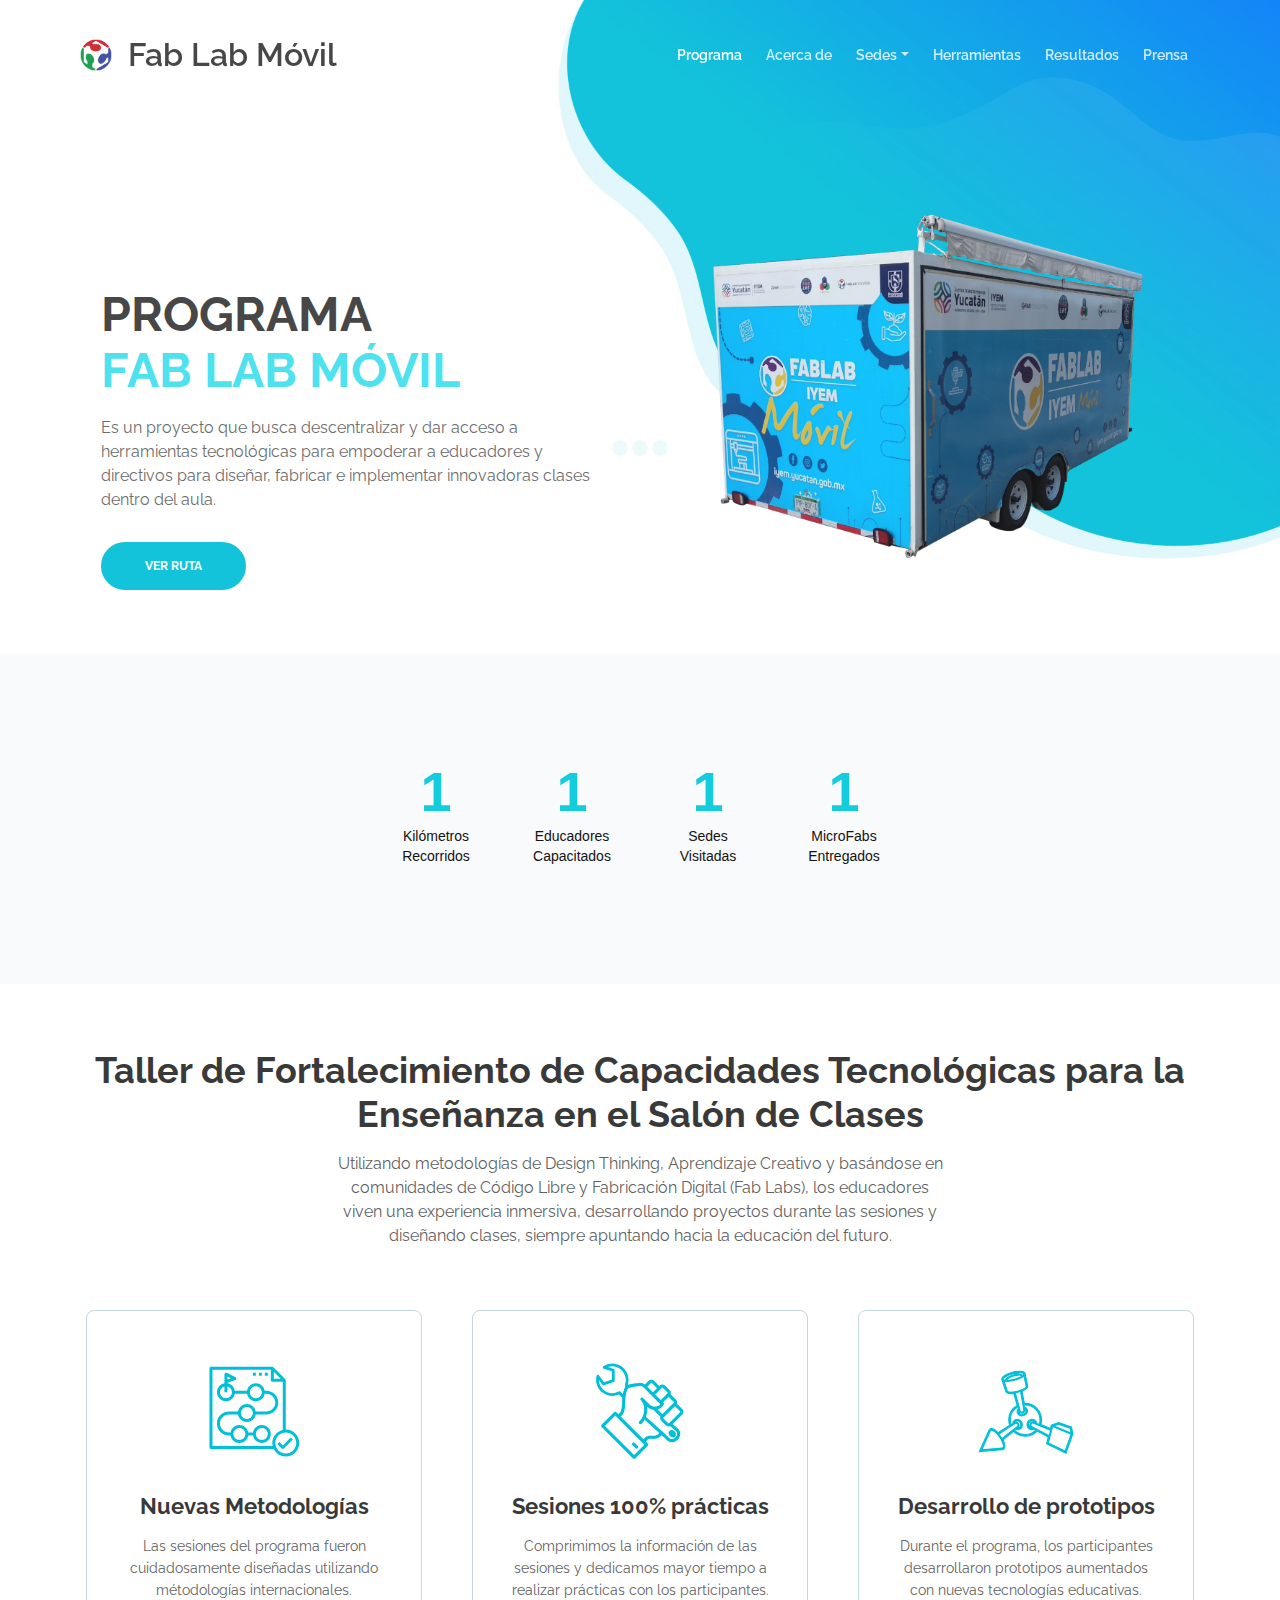
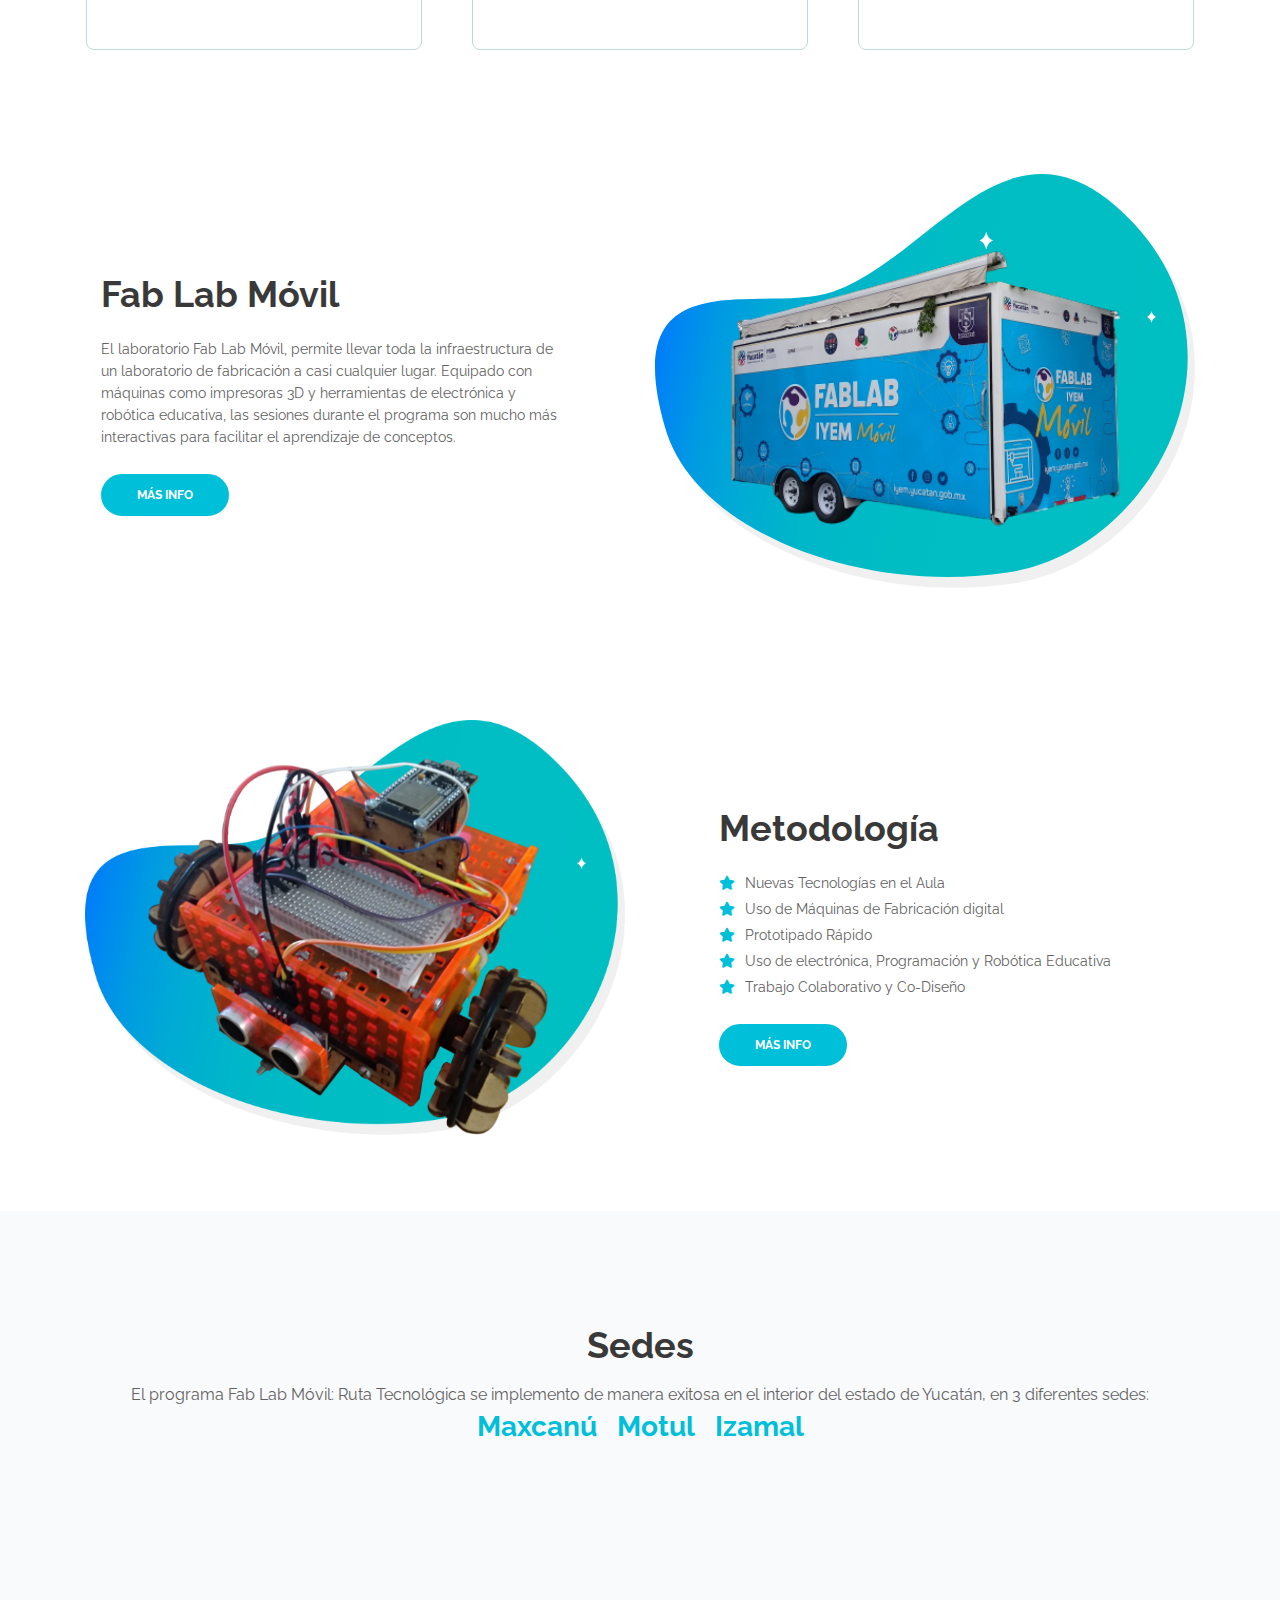
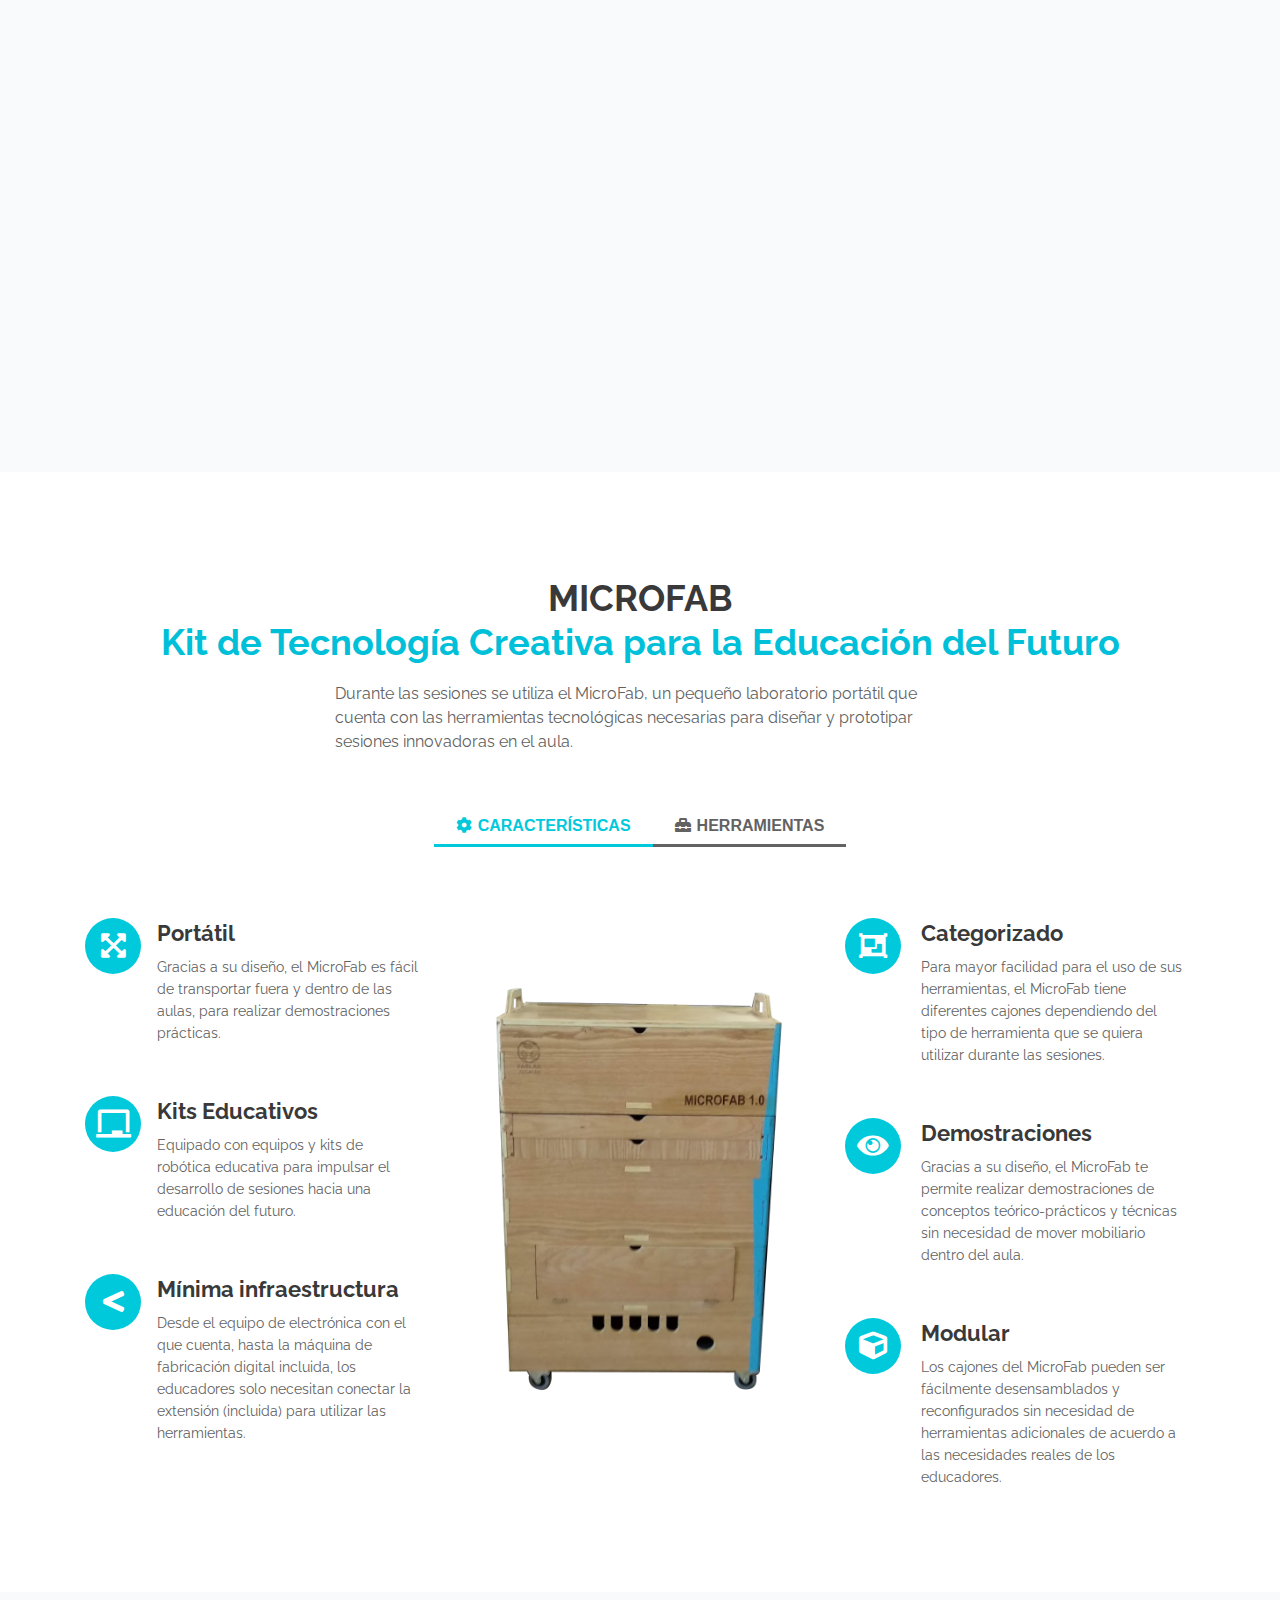
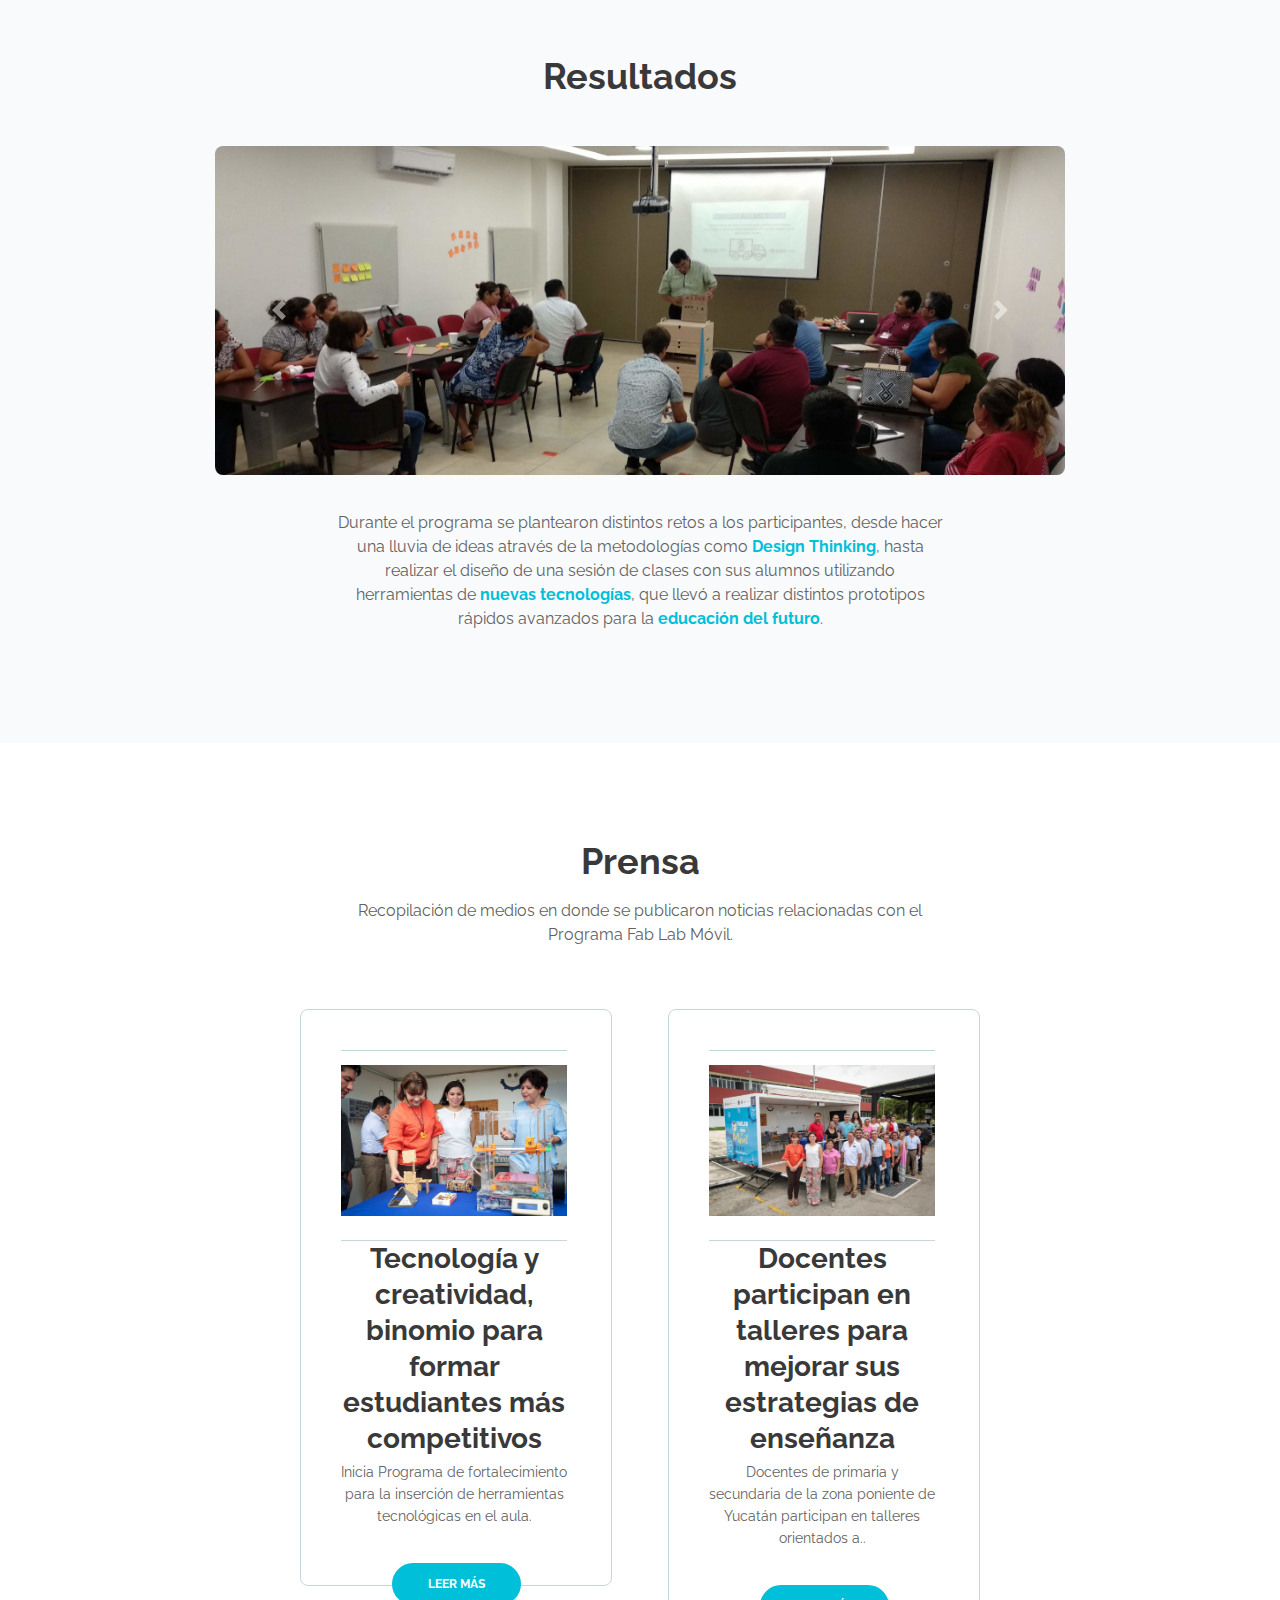
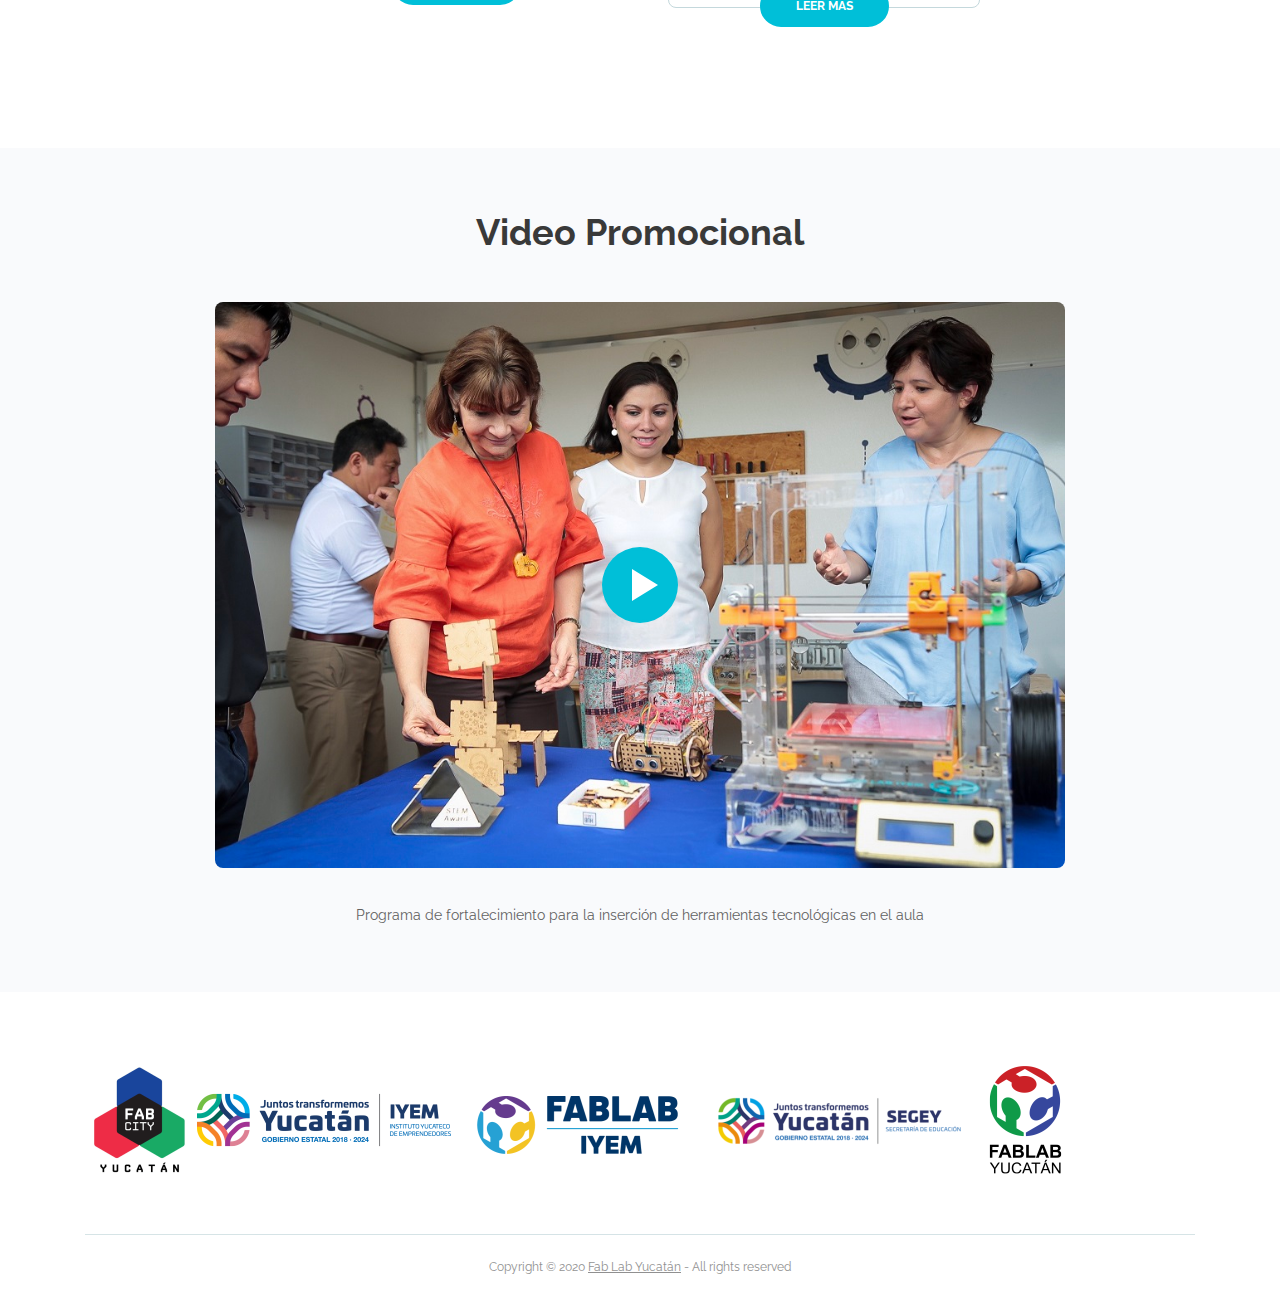
==== index.html @ 4a2f92b2 "index file" ====
<!-- Evolo (remix) -->
<!DOCTYPE html>
<html lang="en">
<head>
    <meta charset="utf-8">
    <meta name="viewport" content="width=device-width, initial-scale=1, shrink-to-fit=no">
    
    <!-- SEO Meta Tags -->
    <meta name="description" content="Create a stylish landing page for your business startup and get leads for the offered services with this HTML landing page template.">
    <meta name="author" content="Inovatik">

    <!-- OG Meta Tags to improve the way the post looks when you share the page on LinkedIn, Facebook, Google+ -->
	<meta property="og:site_name" content="" /> <!-- website name -->
	<meta property="og:site" content="" /> <!-- website link -->
	<meta property="og:title" content=""/> <!-- title shown in the actual shared post -->
	<meta property="og:description" content="" /> <!-- description shown in the actual shared post -->
	<meta property="og:image" content="" /> <!-- image link, make sure it's jpg -->
	<meta property="og:url" content="" /> <!-- where do you want your post to link to -->
	<meta property="og:type" content="article" />

    <!-- Website Title -->
    <title>Fab Lab Móvil Ruta Tecnológica</title>
    
    <!-- Styles -->
    <link href="https://fonts.googleapis.com/css?family=Raleway:400,400i,600,700,700i&amp;subset=latin-ext" rel="stylesheet">
    <link href="css/bootstrap.css" rel="stylesheet">
    <link href="css/fontawesome-all.css" rel="stylesheet">
    <link href="css/swiper.css" rel="stylesheet">
	<link href="css/magnific-popup.css" rel="stylesheet">
	<link href="css/styles.css" rel="stylesheet">
	
	<!-- Favicon  -->
    <!--<link rel="icon" href="images/favicon.png">-->
    <link rel="icon" href="images/fablab16x16.png">
</head>
<body data-spy="scroll" data-target=".fixed-top">
    
    <!-- Preloader -->
	<div class="spinner-wrapper">
        <div class="spinner">
            <div class="bounce1"></div>
            <div class="bounce2"></div>
            <div class="bounce3"></div>
        </div>
    </div>
    <!-- end of preloader -->
    
    <!-- Navigation -->
    <nav class="navbar navbar-expand-lg navbar-dark navbar-custom fixed-top">   
        <!-- Image Logo -->
        <a class="navbar-brand logo-image" href="index.html"><img src="images/fablab48x48.png" alt="alternative"></a>
        <!-- Text Logo - Use this if you don't have a graphic logo -->
        <a class="navbar-brand logo-text page-scroll" href="index.html">Fab Lab Móvil</a>
        
        <!-- Mobile Menu Toggle Button -->
        <button class="navbar-toggler" type="button" data-toggle="collapse" data-target="#navbarsExampleDefault" aria-controls="navbarsExampleDefault" aria-expanded="false" aria-label="Toggle navigation">
            <span class="navbar-toggler-awesome fas fa-bars"></span>
            <span class="navbar-toggler-awesome fas fa-times"></span>
        </button>
        <!-- end of mobile menu toggle button -->

        <div class="collapse navbar-collapse" id="navbarsExampleDefault">
            <ul class="navbar-nav ml-auto">
                <li class="nav-item">
                    <a class="nav-link page-scroll" href="#header">Programa<span class="sr-only">(current)</span></a>
                </li>
                <li class="nav-item">
                    <a class="nav-link page-scroll" href="#services">Acerca de</a>
                </li>
                <!-- Dropdown Menu -->         
                <li class="nav-item dropdown">
                    <a class="nav-link dropdown-toggle page-scroll" href="#contact" id="navbarDropdown" role="button" aria-haspopup="true" aria-expanded="false">Sedes</a>
                    <div class="dropdown-menu" aria-labelledby="navbarDropdown">
                        <a class="dropdown-item" href="maxcanu.html" target="_blank"><span class="item-text">Maxcanú</span></a>
                        <div class="dropdown-items-divide-hr"></div>
                        <a class="dropdown-item" href="motul.html" target="_blank"><span class="item-text">Motul</span></a>
                        <div class="dropdown-items-divide-hr"></div>
                        <a class="dropdown-item" href="izamal.html" target="_blank"><span class="item-text">Izamal</span></a>
                    </div>
                </li>
                <!-- end of dropdown menu -->
                <li class="nav-item">
                    <a class="nav-link page-scroll" href="#features">Herramientas</a>
                </li>
                <li class="nav-item">
                    <a class="nav-link page-scroll" href="#resultados">Resultados</a>
                </li>
                <li class="nav-item">
                    <a class="nav-link page-scroll" href="#pricing">Prensa</a>
                </li>
            </ul>
        </div>
    </nav> <!-- end of navbar -->
    <!-- end of navigation -->

    <!-- Header -->
    <header id="header" class="header">
        <div class="header-content">
            <div class="container">
                <div class="row">
                    <div class="col-lg-6">
                        <div class="text-container">
                            <h1>PROGRAMA <br><span class="turquoise" id="js-rotating">FAB LAB MÓVIL, RUTA TECNOLÓGICA</span></h1>
                            <!--<h1><span class="turquoise">Programa</span> Fab Lab Móvil</h1>-->
                            <p class="p-large">Es un proyecto que busca descentralizar y dar acceso a herramientas tecnológicas para empoderar a educadores y directivos para diseñar, fabricar e implementar innovadoras clases dentro del aula.</p>
                            <a class="btn-solid-lg page-scroll" href="#contact">VER RUTA</a>
                        </div> <!-- end of text-container -->
                    </div> <!-- end of col -->
                    <div class="col-lg-6">
                        <div class="image-container">
                            <!--<img class="img-fluid" src="images/header-teamwork.svg" alt="alternative">-->
                            <img class="img-fluid" src="images/fabmovil2-.png" alt="alternative">
                        </div> <!-- end of image-container -->
                    </div> <!-- end of col -->
                </div> <!-- end of row -->
            </div> <!-- end of container -->
        </div> <!-- end of header-content -->
    </header> <!-- end of header -->
    <!-- end of header -->
    
    <!-- Statistics -->
    <div class="counter">
        <div class="container">
            <div class="row">
                <div class="col-lg-12">
                    
                    <!-- Counter -->
                    <div id="counter">
                        <div class="cell">
                            <div class="counter-value number-count" data-count="178">1</div>
                            <p class="counter-info">Kilómetros Recorridos</p>
                        </div>
                        <div class="cell">
                            <div class="counter-value number-count" data-count="73">1</div>
                            <p class="counter-info">Educadores Capacitados</p>
                        </div>
                        <div class="cell">
                            <div class="counter-value number-count" data-count="3">1</div>
                            <p class="counter-info">Sedes Visitadas</p>
                        </div>
                        <div class="cell">
                            <div class="counter-value number-count" data-count="9">1</div>
                            <p class="counter-info">MicroFabs Entregados</p>
                        </div>
                    </div>
                    <!-- end of counter -->
                    
                </div> <!-- end of col -->
            </div> <!-- end of row -->
        </div> <!-- end of container -->
    </div> <!-- end of counter -->
    <!-- end of statistics -->

    <!-- Services -->
    <!-- Acerca de -->
    <div id="services" class="cards-1">
        <div class="container">
            <div class="row">
                <div class="col-lg-12">
                    <h2>Taller de Fortalecimiento de Capacidades Tecnológicas para la Enseñanza en el Salón de Clases</h2>
                    <p class="p-heading p-large">Utilizando metodologías de Design Thinking, Aprendizaje Creativo y basándose en comunidades de Código Libre y Fabricación Digital (Fab Labs), los educadores viven una experiencia inmersiva, desarrollando proyectos durante las sesiones y diseñando clases, siempre apuntando hacia la educación del futuro.</p>
                </div> <!-- end of col -->
            </div> <!-- end of row -->
            <div class="row">
                <div class="col-lg-12">

                    <!-- Card -->
                    <div class="card">
                        <!--<img class="card-image" src="images/services-icon-1.svg" alt="alternative">-->
                        <img class="card-image" src="images/method-icon-1.svg" alt="alternative">
                        <div class="card-body">
                            <h4 class="card-title">Nuevas Metodologías</h4>
                            <p>Las sesiones del programa fueron cuidadosamente diseñadas utilizando métodologías internacionales.</p>
                        </div>
                    </div>
                    <!-- end of card -->

                    <!-- Card -->
                    <div class="card">
                        <!--<img class="card-image" src="images/services-icon-2.svg" alt="alternative">-->
                        <img class="card-image" src="images/tools-icon-2.svg" alt="alternative">
                        <div class="card-body">
                            <h4 class="card-title">Sesiones 100% prácticas</h4>
                            <p>Comprimimos la información de las sesiones y dedicamos mayor tiempo a realizar prácticas con los participantes.</p>
                        </div>
                    </div>
                    <!-- end of card -->

                    <!-- Card -->
                    <div class="card">
                        <!--<img class="card-image" src="images/services-icon-3.svg" alt="alternative">-->
                        <img class="card-image" src="images/prototype-icon-3.svg" alt="alternative">
                        <div class="card-body">
                            <h4 class="card-title">Desarrollo de prototipos</h4>
                            <p>Durante el programa, los participantes desarrollaron prototipos aumentados con nuevas tecnologías educativas.</p>
                        </div>
                    </div>
                    <!-- end of card -->
                    
                </div> <!-- end of col -->
            </div> <!-- end of row -->
        </div> <!-- end of container -->
    </div> <!-- end of cards-1 -->
    <!-- end of services -->

    <!-- Details 1 -->
    <div class="basic-1">
        <div class="container">
            <div class="row">
                <div class="col-lg-6">
                    <div class="text-container">
                        <h2>Fab Lab Móvil</h2>
                        <p>El laboratorio Fab Lab Móvil, permite llevar toda la infraestructura de un laboratorio de fabricación a casi cualquier lugar. Equipado con máquinas como impresoras 3D y herramientas de electrónica y robótica educativa, las sesiones durante el programa son mucho más interactivas para facilitar el aprendizaje de conceptos.</p>
                        <a class="btn-solid-reg popup-with-move-anim" href="#details-lightbox-1">MÁS INFO</a>
                    </div> <!-- end of text-container -->
                </div> <!-- end of col -->
                <div class="col-lg-6">
                    <div class="image-container">
                        <!--<img class="img-fluid" src="images/details-1-office-worker.svg" alt="alternative">-->
                        <img class="img-fluid" class="rounded" src="images/fablabmovil.svg" alt="alternative">
                    </div> <!-- end of image-container -->
                </div> <!-- end of col -->
            </div> <!-- end of row -->
        </div> <!-- end of container -->
    </div> <!-- end of basic-1 -->
    <!-- end of details 1 -->
  
    <!-- Details 2 -->
    <div class="basic-2">
        <div class="container">
            <div class="row">
                <div class="col-lg-6">
                    <div class="image-container">
                        <!--<img class="img-fluid" src="images/details-2-office-team-work.svg" alt="alternative">-->
                        <img class="img-fluid" src="images/bicho-detail.png" alt="alternative">
                        
                    </div> <!-- end of image-container -->
                </div> <!-- end of col -->
                <div class="col-lg-6">
                    <div class="text-container">
                        <h2>Metodología</h2>
                        <ul class="list-unstyled li-space-lg">
                            <li class="media">
                                <i class="fas fa-star"></i>
                                <div class="media-body">Nuevas Tecnologías en el Aula</div>
                            </li>
                            <li class="media">
                                <i class="fas fa-star"></i>
                                <div class="media-body">Uso de Máquinas de Fabricación digital</div>
                            </li>
                            <li class="media">
                                <i class="fas fa-star"></i>
                                <div class="media-body">Prototipado Rápido</div>
                            </li>
                            <li class="media">
                                <i class="fas fa-star"></i>
                                <div class="media-body">Uso de electrónica, Programación y Robótica Educativa</div>
                            </li>
                            <li class="media">
                                <i class="fas fa-star"></i>
                                <div class="media-body">Trabajo Colaborativo y Co-Diseño</div>
                            </li>
                        </ul>
                        <a class="btn-solid-reg popup-with-move-anim" href="#details-lightbox-2">MÁS INFO</a>
                    </div> <!-- end of text-container -->
                </div> <!-- end of col -->
            </div> <!-- end of row -->
        </div> <!-- end of container -->
    </div> <!-- end of basic-2 -->
    <!-- end of details 2 -->

    <!-- Details Lightboxes -->
    <!-- Details Lightbox 1 -->
	<div id="details-lightbox-1" class="lightbox-basic zoom-anim-dialog mfp-hide">
        <div class="container">
            <div class="row">
                <button title="Close (Esc)" type="button" class="mfp-close x-button">×</button>
                <div class="col-lg-8">
                    <div class="image-container">
                        <!--<img class="img-fluid" src="images/details-lightbox-1.svg" alt="alternative">-->
                        <img class="img-fluid" src="images/fabmovil1.jpg" alt="alternative">
                    </div> <!-- end of image-container -->
                </div> <!-- end of col -->
                <div class="col-lg-4">
                    <h3>Fab Lab Móvil</h3>
                    <hr>
                    <h5>Herramientas</h5>
                    <p>Un auténtico laboratorio sobre ruedas debe poseer el equipo necesario para poder desarrollar prototipos en casi cualquier lugar.</p>
                    <p>Algunas de las herramientas con las que cuenta el Fab Lab Móvil son:</p>
                    <ul class="list-unstyled li-space-lg">
                        <li class="media">
                            <i class="fas fa-check"></i><div class="media-body">Impresoras 3D</div>
                        </li>
                        <li class="media">
                            <i class="fas fa-check"></i><div class="media-body">Kits de robótica educativa</div>
                        </li>
                        <li class="media">
                            <i class="fas fa-check"></i><div class="media-body">Herramientas de fabricación</div>
                        </li>
                        <li class="media">
                            <i class="fas fa-check"></i><div class="media-body">Máquinas de corte de vinil</div>
                        </li>
                        <li class="media">
                            <i class="fas fa-check"></i><div class="media-body">Herramientas de electrónica</div>
                        </li>
                        <li class="media">
                            <i class="fas fa-check"></i><div class="media-body">Tarjetas de programación</div>
                        </li> 
                    </ul>
                    <!--<a class="btn-solid-reg mfp-close page-scroll" href="#request">REQUEST</a>-->
                    <a class="btn-outline-reg mfp-close as-button" href="#screenshots">BACK</a>
                </div> <!-- end of col -->
            </div> <!-- end of row -->
        </div> <!-- end of container -->
    </div> <!-- end of lightbox-basic -->
    <!-- end of details lightbox 1 -->

    <!-- Details Lightbox 2 -->
	<div id="details-lightbox-2" class="lightbox-basic zoom-anim-dialog mfp-hide">
        <div class="container">
            <div class="row">
                <button title="Close (Esc)" type="button" class="mfp-close x-button">×</button>
                <div class="col-lg-8">
                    <div class="image-container">
                        <img class="img-fluid" src="images/metodologia.png" alt="alternative">
                        <!--<img class="img-fluid" src="images/details-lightbox-2.svg" alt="alternative">-->
                    </div> <!-- end of image-container -->
                </div> <!-- end of col -->
                <div class="col-lg-4">
                    <h3>Hacia la Educación del Futuro</h3>
                    <hr>
                    <h5>Educadores y Directivos empoderados con nuevas tecnologías</h5>
                    <p></p>
                    <ul class="list-unstyled li-space-lg">
                        <li class="media">
                            <i class="fas fa-star"></i><div class="media-body">Aprendizaje Creativo</div>
                        </li>
                        <li class="media">
                            <i class="fas fa-star"></i><div class="media-body">Fabricación Digital</div>
                        </li>
                        <li class="media">
                            <i class="fas fa-star"></i><div class="media-body">Design Thinking</div>
                        </li>
                        <li class="media">
                            <i class="fas fa-star"></i><div class="media-body">Prototipado Rápido</div>
                        </li>
                    </ul>
                    <a class="btn-solid-reg mfp-close page-scroll" href="#features">INFO MICROFAB</a> <a class="btn-outline-reg mfp-close as-button" href="#screenshots">CERRAR</a>
                </div> <!-- end of col -->
            </div> <!-- end of row -->
        </div> <!-- end of container -->
    </div> <!-- end of lightbox-basic -->
    <!-- end of details lightbox 2 -->
    <!-- end of details lightboxes -->

    <!-- Contact -->
    <!-- Sedes -->
    <div id="contact" class="form-2">
        <div class="container">
            <div class="row">
                <div class="col-lg-12">
                    <h2>Sedes</h2>
                    <ul class="list-unstyled li-space-lg">
                        <li class="address">El programa Fab Lab Móvil: Ruta Tecnológica se implemento de manera exitosa en el interior del estado de Yucatán, en 3 diferentes sedes:</li>
                        <li><h3><a class="turquoise" href="maxcanu.html" style="text-decoration: none" target="_blank" id="js-rotating">Maxcanú</a></h3></li>
                        <li><h3><a class="turquoise" href="motul.html" style="text-decoration: none" target="_blank" id="js-rotating">Motul</a></h3></li>
                        <li><h3><a class="turquoise" href="izamal.html" style="text-decoration: none" target="_blank" id="js-rotating">Izamal</a></h3></li>
                        <br>
                        <!--<div class="map-responsive">-->
                        <iframe src="https://www.google.com/maps/embed?pb=!1m18!1m12!1m3!1d1906064.3625873777!2d-91.05090727470417!3d21.081369094556432!2m3!1f0!2f0!3f0!3m2!1i1024!2i768!4f13.1!3m3!1m2!1s0x8f540ff8aad604ed%3A0xcccc217531083d0a!2zWXVjYXTDoW4!5e0!3m2!1ses!2smx!4v1583882604591!5m2!1ses!2smx" width="1000" height="450" frameborder="0" style="border:0;" allowfullscreen="" aria-hidden="false" tabindex="0"></iframe>
                        <!--</div>-->
                    </ul>
                </div> <!-- end of col -->
            </div> <!-- end of row -->

            <div class="row">
                
                <div class="col">
                    
                </div> <!-- end of col -->
            </div> <!-- end of row -->
        </div> <!-- end of container -->
    </div> <!-- end of form-2 -->
    <!-- end of contact -->
    
    <!-- Features -->
    <!-- Herramientas -->
    <div id="features" class="tabs">
        <div class="container">
            <div class="row">
                <div class="col-lg-12">
                    <!--<h2>MICROFAB - Kit de Tecnología Creativa para la Educación del Futuro</h2>-->
                    <h2>MICROFAB <br><span class="turquoise" id="js-rotating">Kit de Tecnología Creativa para la Educación del Futuro</span></h2>
                    <div class="p-heading p-large">Durante las sesiones se utiliza el MicroFab, un pequeño laboratorio portátil que cuenta con las herramientas tecnológicas necesarias para diseñar y prototipar sesiones innovadoras en el aula.</div>
                </div> <!-- end of col -->
            </div> <!-- end of row -->
            <div class="row">

                <!-- Tabs Links -->
                <ul class="nav nav-tabs" id="lenoTabs" role="tablist">
                    <li class="nav-item">
                        <a class="nav-link active" id="nav-tab-1" data-toggle="tab" href="#tab-1" role="tab" aria-controls="tab-1" aria-selected="true"><i class="fas fa-cog"></i>CARACTERÍSTICAS</a>
                    </li>
                    <li class="nav-item">
                        <a class="nav-link" id="nav-tab-2" data-toggle="tab" href="#tab-2" role="tab" aria-controls="tab-2" aria-selected="false"><i class="fas fa-toolbox"></i>HERRAMIENTAS</a>
                    </li>
                    <!--
                    <li class="nav-item">
                        <a class="nav-link" id="nav-tab-3" data-toggle="tab" href="#tab-3" role="tab" aria-controls="tab-3" aria-selected="false"><i class="fas fa-search"></i>HERRAMIENTAS</a>
                    </li>
                    -->
                    <!-- end -->
                </ul>
                <!-- end of tabs links -->


                <!-- Tabs Content-->
                <div class="tab-content" id="lenoTabsContent">
                    
                    <!-- Tab -->
                    <div class="tab-pane fade show active" id="tab-1" role="tabpanel" aria-labelledby="tab-1">
                        <div class="container">
                            <div class="row">
                                
                                <!-- Icon Cards Pane -->
                                <div class="col-lg-4">
                                    <div class="card left-pane first">
                                        <div class="card-body">
                                            <div class="text-wrapper">
                                                <h4 class="card-title">Portátil</h4>
                                                <p>Gracias a su diseño, el MicroFab es fácil de transportar fuera y dentro de las aulas, para realizar demostraciones prácticas.</p>
                                            </div>
                                            <div class="card-icon">
                                                <i class="fas fa-expand-arrows-alt"></i>
                                            </div>
                                        </div>
                                    </div>
                                    <div class="card left-pane">
                                        <div class="card-body">
                                            <div class="text-wrapper">
                                                <h4 class="card-title">Kits Educativos</h4>
                                                <p>Equipado con equipos y kits de robótica educativa para impulsar el desarrollo de sesiones hacia una educación del futuro.</p>
                                            </div>
                                            <div class="card-icon">
                                                <i class="fas fa-chalkboard"></i>
                                            </div>
                                        </div>
                                    </div>
                                    <div class="card left-pane">
                                        <div class="card-body">
                                            <div class="text-wrapper">
                                                <h4 class="card-title">Mínima infraestructura</h4>
                                                <p>Desde el equipo de electrónica con el que cuenta, hasta la máquina de fabricación digital incluida, los educadores solo necesitan conectar la extensión (incluida) para utilizar las herramientas.</p>
                                            </div>
                                            <div class="card-icon">
                                                <i class="fas fa-less-than"></i>
                                            </div>
                                        </div>
                                    </div>
                                </div>
                                <!-- end of icon cards pane -->

                                <!-- Image Pane -->
                                <div class="col-lg-4">
                                    <!--<img class="img-fluid" src="images/features-iphone-1.png" alt="alternative">-->
                                    <img class="img-fluid" src="images/microfab-1.png" alt="alternative">
                                </div>
                                <!-- end of image pane -->
                                
                                <!-- Icon Cards Pane -->
                                <div class="col-lg-4">
                                    <div class="card right-pane first">
                                        <div class="card-body">
                                            <div class="card-icon">
                                                <i class="fas fa-object-group"></i>
                                            </div>
                                            <div class="text-wrapper">
                                                <h4 class="card-title">Categorizado</h4>
                                                <p>Para mayor facilidad para el uso de sus herramientas, el MicroFab tiene diferentes cajones dependiendo del tipo de herramienta que se quiera utilizar durante las sesiones.</p>
                                            </div>
                                        </div>
                                    </div>
                                    <div class="card right-pane">
                                        <div class="card-body">
                                            <div class="card-icon">
                                                <i class="fas fa-eye"></i>
                                            </div>
                                            <div class="text-wrapper">
                                                <h4 class="card-title">Demostraciones</h4>
                                                <p>Gracias a su diseño, el MicroFab te permite realizar demostraciones de conceptos teórico-prácticos y técnicas sin necesidad de mover mobiliario dentro del aula.</p>
                                            </div>
                                        </div>
                                    </div>
                                    <div class="card right-pane">
                                        <div class="card-body">
                                            <div class="card-icon">
                                                <i class="fas fa-cube"></i>
                                            </div>
                                            <div class="text-wrapper">
                                                <h4 class="card-title">Modular</h4>
                                                <p>Los cajones del MicroFab pueden ser fácilmente desensamblados y reconfigurados sin necesidad de herramientas adicionales de acuerdo a las necesidades reales de los educadores.</p>
                                            </div>
                                        </div>
                                    </div>
                                </div>
                                <!-- end of icon cards pane -->

                            </div> <!-- end of row -->
                        </div> <!-- end of container -->
                    </div> <!-- end of tab-pane -->
                    <!-- end of tab -->

                    <!-- Tab -->
                    <div class="tab-pane fade" id="tab-2" role="tabpanel" aria-labelledby="tab-2">
                        <div class="container">
                            <div class="row">

                                <!-- Image Pane -->
                                <div class="col-md-4">
                                    <!--<img class="img-fluid" src="images/features-iphone-2.png" alt="alternative">-->
                                    <img class="img-fluid" src="images/microfab-3.png" alt="alternative">
                                </div>
                                <!-- end of image pane -->
                                
                                <!-- Text And Icon Cards Area -->
                                <div class="col-md-8">
                                    <div class="text-area">
                                        <h3>Herramientas</h3>
                                        <p>Durante las sesiones se desbloquean las herramientas para que los educadores las puedan sumar a sus prototipos de clases bajo nuestra mentoría, motivándolos a experimentar y llevar a la realidad sus ideas.</p>
                                    </div> <!-- end of text-area -->
                                    
                                    <div class="icon-cards-area">
                                            <div class="card">
                                                <div class="card-icon">
                                                    <i class="fas fa-bolt"></i>
                                                </div>
                                                <div class="card-body">
                                                    <h4 class="card-title">Electrónica y Programación</h4>
                                                    <!--<p>Get a solid foundation for your self development efforts. Try Leno mobile app for any mobile platform</p>-->
                                                </div>
                                            </div>
                                            <div class="card">
                                                <div class="card-icon">
                                                    <i class="fas fa-laptop"></i>
                                                </div>
                                                <div class="card-body">
                                                    <h4 class="card-title">Fabricación Digital</h4>
                                                    <!--<p>Reading focus mode for long form articles, ebooks and other materials which involve large text areas</p>-->
                                                </div>
                                            </div>
                                            <div class="card">
                                                <div class="card-icon">
                                                    <i class="fas fa-chalkboard"></i>
                                                </div>
                                                <div class="card-body">
                                                    <h4 class="card-title">Kits Educativos</h4>
                                                    <!--<p>Schedule your appointments, meetings and periodical evaluations using the provided in-app calendar option</p>-->
                                                </div>
                                            </div>                                     
                                    </div> <!-- end of icon cards area -->
                                </div> <!-- end of col-md-8 -->
                                <!-- end of text and icon cards area -->

                            </div> <!-- end of row -->
                        </div> <!-- end of container -->
                    </div> <!-- end of tab-pane -->
                    <!-- end of tab -->

                    <!-- Tab -->
                    <div class="tab-pane fade" id="tab-3" role="tabpanel" aria-labelledby="tab-3">
                        <div class="container">
                            <div class="row">

                                <!-- Text And Icon Cards Area -->
                                <div class="col-md-8">
                                    <div class="icon-cards-area">
                                        <div class="card">
                                            <div class="card-icon">
                                                <i class="far fa-calendar-check"></i>
                                            </div>
                                            <div class="card-body">
                                                <h4 class="card-title">Electrónica y Programación</h4>
                                                <!--<p>Schedule your appointments, meetings and periodical evaluations using the provided in-app calendar option</p>-->
                                            </div>
                                        </div>
                                        <div class="card">
                                            <div class="card-icon">
                                                <i class="far fa-file-code"></i>
                                            </div>
                                            <div class="card-body">
                                                <h4 class="card-title">Fabricación Digital</h4>
                                                <!--<p>Leno provides a well designed and ergonomic visual editor for you to edit your notes and input data</p>-->
                                            </div>
                                        </div>
                                        <div class="card">
                                            <div class="card-icon">
                                                <i class="fas fa-cube"></i>
                                            </div>
                                            <div class="card-body">
                                                <h4 class="card-title">kits </h4>
                                                <!--<p>Get a solid foundation for your self development efforts. Try Leno mobile app for any mobile platform</p>-->
                                            </div>
                                        </div>

                                    </div> <!-- end of icon cards area -->
                                    
                                    <div class="text-area">
                                        <h3>Monitoring Tools Evaluation</h3>
                                        <p>Monitor the evolution of your finances and health state using tools integrated in Leno. The generated real time reports can be filtered based on any <a class="turquoise" href="#your-link">desired criteria</a>.</p>
                                    </div> <!-- end of text-area -->
                                </div> <!-- end of col-md-8 -->
                                <!-- end of text and icon cards area -->

                                <!-- Image Pane -->
                                <div class="col-md-4">
                                    <!--<img class="img-fluid" src="images/features-iphone-3.png" alt="alternative">-->
                                    <img class="img-fluid" src="images/microfab-3.png" alt="alternative">
                                </div>
                                <!-- end of image pane -->
                                    
                            </div> <!-- end of row -->
                        </div> <!-- end of container -->
                    </div><!-- end of tab-pane -->
                    <!-- end of tab -->

                </div> <!-- end of tab-content -->
                <!-- end of tabs content -->

            </div> <!-- end of row --> 
        </div> <!-- end of container --> 
    </div> <!-- end of tabs -->
    <!-- end of features -->
    
    <!-- Video -->
    <!-- Resultados -->
    <div id="resultados" class="basic-3">
        <div class="container">
            <div class="row">
                <div class="col-lg-12">
                    <h2>Resultados</h2>                    
                </div> <!-- end of col -->
            </div> <!-- end of row -->
            <div class="row">
                <div class="col-lg-12"> 
                    <!-- Video Preview -->
                    <div class="image-container">
                        <div id="carouselExampleControls" class="carousel slide" data-ride="carousel">
                            <div class="carousel-inner">
                                <div class="carousel-item active">
                                    <img class="img-fluid" src="images/edu1_recortada.jpg" alt="alternative">
                                </div>
                                <div class="carousel-item">
                                    <img class="img-fluid" src="images/edu2_recortada.jpg" alt="alternative">
                                </div>
                                <div class="carousel-item">
                                    <img class="img-fluid" src="images/edu3_recortada.jpg" alt="alternative">
                                </div>
                                <div class="carousel-item">
                                    <img class="img-fluid" src="images/edu4_recortada.jpg" alt="alternative">
                                </div>
                                <div class="carousel-item">
                                    <img class="img-fluid" src="images/edu5_recortada.jpg" alt="alternative">
                                </div>
                                <div class="carousel-item">
                                    <img class="img-fluid" src="images/edu6_recortada.jpg" alt="alternative">
                                </div>
                            </div>
                            <a class="carousel-control-prev" href="#carouselExampleControls" role="button" data-slide="prev">
                                <span class="carousel-control-prev-icon" aria-hidden="true"></span>
                                <span class="sr-only">Previous</span>
                            </a>
                            <a class="carousel-control-next" href="#carouselExampleControls" role="button" data-slide="next">
                                <span class="carousel-control-next-icon" aria-hidden="true"></span>
                                <span class="sr-only">Next</span>
                            </a>
                        </div>
                    </div> <!-- end of image-container -->
                    <!-- end of video preview -->
                </div> <!-- end of col -->
            </div> <!-- end of row -->
            <p class="p-heading p-large">Durante el programa se plantearon distintos retos a los participantes, desde hacer una lluvia de ideas através de la metodologías como <strong class="turquoise">Design Thinking</strong>, hasta realizar el diseño de una sesión de clases con sus alumnos utilizando herramientas de <strong class="turquoise">nuevas tecnologías</strong>, que llevó a realizar distintos prototipos rápidos avanzados para la <strong class="turquoise">educación del futuro</strong>.</p>
        </div> <!-- end of container -->
    </div> <!-- end of basic-3 -->
    <!-- end of video -->
    
    <!-- Pricing -->
    <!-- Prensa -->
    <div id="pricing" class="cards-2">
        <div class="container">
            <div class="row">
                <div class="col-lg-12">
                    <h2>Prensa</h2>
                    <p class="p-heading p-large">Recopilación de medios en donde se publicaron noticias relacionadas con el Programa Fab Lab Móvil.</p>
                </div> <!-- end of col -->
            </div> <!-- end of row -->
            <div class="row">
                <div class="col-lg-12">
                    <!-- Card-->
                    <div class="card">
                        <div class="card-body">                            
                            <hr class="cell-divide-hr">
                            <div class="price">
                                <img class="img-fluid" src="images/Noticia1.jpg" alt="alternative">
                            </div>
                            <hr class="cell-divide-hr">
                            <div class="card-title">Tecnología y creatividad, binomio para formar estudiantes más competitivos</div>
                            <div class="card-subtitle">Inicia Programa de fortalecimiento para la inserción de herramientas tecnológicas en el aula.</div>
                            <div class="button-wrapper">
                                <a class="btn-solid-reg page-scroll" href="http://www.educacion.yucatan.gob.mx/boletines/view/116" TARGET="_blank">LEER MÁS</a>
                            </div>
                        </div>
                    </div> <!-- end of card -->
                    <!-- end of card -->
                    
                    <!-- Card-->
                    <div class="card">
                        <div class="card-body">                            
                            <hr class="cell-divide-hr">
                            <div class="price">
                                <img class="img-fluid" src="images/Noticia2.webp" alt="alternative">
                            </div>
                            <hr class="cell-divide-hr">
                            <div class="card-title">Docentes participan en talleres para mejorar sus estrategias de enseñanza</div>
                            <div class="card-subtitle">Docentes de primaria y secundaria de la zona poniente de Yucatán participan en talleres orientados a..</div>
                            <div class="button-wrapper">
                                <a class="btn-solid-reg page-scroll" href="https://www.yucatan.com.mx/yucatan/docentes-participan-en-talleres-para-mejorar-sus-estrategias-de-ensenanza" TARGET="_blank">LEER MÁS</a>
                            </div>
                        </div>
                    </div> <!-- end of card -->
                    <!-- end of card -->

                </div> <!-- end of col -->
            </div> <!-- end of row -->
        </div> <!-- end of container -->
    </div> <!-- end of cards-2 -->
    <!-- end of pricing -->

    <!-- Video -->
    <div class="basic-3">
        <div class="container">
            <div class="row">
                <div class="col-lg-12">
                    <h2>Video Promocional</h2>
                </div> <!-- end of col -->
            </div> <!-- end of row -->
            <div class="row">
                <div class="col-lg-12">
                    
                    <!-- Video Preview -->
                    <div class="image-container">
                        <div class="video-wrapper">
                            <a class="popup-youtube" href="https://www.youtube.com/watch?v=7B0OKykzz98&feature=emb_title" data-effect="fadeIn">
                                <img class="img-fluid" src="images/Noticia1.jpg" alt="alternative">
                                <span class="video-play-button">
                                    <span></span>
                                </span>
                            </a>
                        </div> <!-- end of video-wrapper -->
                    </div> <!-- end of image-container -->
                    <!-- end of video preview -->

                    <p>Programa de fortalecimiento para la inserción de herramientas tecnológicas en el aula</p>
                </div> <!-- end of col -->
            </div> <!-- end of row -->
        </div> <!-- end of container -->
    </div> <!-- end of basic-3 -->
    <!-- end of video -->

    <!-- Footer -->
    <div class="footer">
        <div class="container">
            <div class="row">
                <div class="col-md-12">
                    <div class="footer-col">
                        <img class="img-fluid" src="images/customer-logo-fabcityyuc.png" alt="alternative" align="middle">  
                        <img class="img-fluid" src="images/iyem254x108.png" alt="alternative" align="middle">
                        <img class="img-fluid" src="images/fablabiyem254x108.png" alt="alternative" align="middle">
                        <img class="img-fluid" src="images/segey254x108.png" alt="alternative" align="middle">
                        <img class="img-fluid" src="images/fablabyuc108x108.png" alt="alternative" align="middle">
                    </div>
                </div> <!-- end of col -->
                <!--
                <div class="col-md-4">
                    <div class="footer-col middle">
                        <h4>Fab Lab Móvil</h4>
                        <ul class="list-unstyled li-space-lg">
                            <li class="media">
                                <i class="fas fa-square"></i>
                                <div class="media-body">Ruta Tecnológica<a class="turquoise" href="#your-link">startupguide.com</a></div>
                            </li>
                            <li class="media">
                                <i class="fas fa-square"></i>
                                <div class="media-body">Read our <a class="turquoise" href="terms-conditions.html">Terms & Conditions</a>, <a class="turquoise" href="privacy-policy.html">Privacy Policy</a></div>
                            </li>
                        </ul>
                    </div>
                </div> <!-- end of col -->
                <!--
                <div class="col-md-4">
                    <div class="footer-col last">
                        <h4>Social Media</h4>
                        <span class="fa-stack">
                            <a href="#your-link">
                                <i class="fas fa-circle fa-stack-2x"></i>
                                <i class="fab fa-facebook-f fa-stack-1x"></i>
                            </a>
                        </span>
                        <span class="fa-stack">
                            <a href="#your-link">
                                <i class="fas fa-circle fa-stack-2x"></i>
                                <i class="fab fa-twitter fa-stack-1x"></i>
                            </a>
                        </span>
                        <span class="fa-stack">
                            <a href="#your-link">
                                <i class="fas fa-circle fa-stack-2x"></i>
                                <i class="fab fa-google-plus-g fa-stack-1x"></i>
                            </a>
                        </span>
                        <span class="fa-stack">
                            <a href="#your-link">
                                <i class="fas fa-circle fa-stack-2x"></i>
                                <i class="fab fa-instagram fa-stack-1x"></i>
                            </a>
                        </span>
                        <span class="fa-stack">
                            <a href="#your-link">
                                <i class="fas fa-circle fa-stack-2x"></i>
                                <i class="fab fa-linkedin-in fa-stack-1x"></i>
                            </a>
                        </span>
                    </div> 
                </div> <!-- end of col -->
            </div> <!-- end of row -->
        </div> <!-- end of container -->
    </div> <!-- end of footer -->  
    <!-- end of footer -->

    <!-- Copyright -->
    <div class="copyright">
        <div class="container">
            <div class="row">
                <div class="col-lg-12">
                    <p class="p-small">Copyright © 2020 <a href="http://fablabyucatan.com/index.html" target="_blank">Fab Lab Yucatán</a> - All rights reserved</p>
                </div> <!-- end of col -->
            </div> <!-- enf of row -->
        </div> <!-- end of container -->
    </div> <!-- end of copyright --> 
    <!-- end of copyright -->
    
    <!-- Scripts -->
    <script src="js/jquery.min.js"></script> <!-- jQuery for Bootstrap's JavaScript plugins -->
    <script src="js/popper.min.js"></script> <!-- Popper tooltip library for Bootstrap -->
    <script src="js/bootstrap.min.js"></script> <!-- Bootstrap framework -->
    <script src="js/jquery.easing.min.js"></script> <!-- jQuery Easing for smooth scrolling between anchors -->
    <script src="js/swiper.min.js"></script> <!-- Swiper for image and text sliders -->
    <script src="js/jquery.magnific-popup.js"></script> <!-- Magnific Popup for lightboxes -->
    <script src="js/morphext.min.js"></script> <!-- Morphtext rotating text in the header -->
    <script src="js/validator.min.js"></script> <!-- Validator.js - Bootstrap plugin that validates forms -->
    <script src="js/scripts.js"></script> <!-- Custom scripts -->
</body>
</html>
---- css/styles.css ----
/* Template: Evolo - StartUp HTML Landing Page Template
   Author: Inovatik
   Created: June 2019
   Description: Master CSS file
*/

/*****************************************
Table Of Contents:

01. General Styles
02. Preloader
03. Navigation
04. Header
05. Customers
05.1. Features
06. Services
07. Details 1
08. Details 2
09. Details Lightboxes
10. Pricing
11. Request
12. Video
12.1 Statistics
13. Testimonials
14. About
15. Contact
16. Footer
17. Copyright
18. Back To Top Button
19. Extra Pages
20. Media Queries
******************************************/

/*****************************************
Colors:
- Backgrounds - turquoise #00bfd8
- Backgrounds - blue #0079f9
- Backgrounds - light gray #f7fcfd
- Buttons, bullets, icons, links - turquoise #00bfd8
- Cards border, inputs border - light gray #c4d8dc
- Text headers, navbar links - black #393939
- Text body - black #626262
******************************************/


/******************************/
/*     01. General Styles     */
/******************************/
body,
html {
    width: 100%;
	height: 100%;
}

body, p {
	color: #626262; 
	font: 400 0.875rem/1.375rem "Raleway", sans-serif;
}

.p-large {
	font: 400 1rem/1.5rem "Raleway", sans-serif;
}

.p-small {
	font: 400 0.75rem/1.25rem "Raleway", sans-serif;
}

.p-heading {
	margin-bottom: 3.875rem;
}

.li-space-lg li {
	margin-bottom: 0.25rem;
}

.indent {
	padding-left: 1.25rem;
}

h1 {
	color: #393939;
	font: 700 3rem/3.5rem "Raleway", sans-serif;
}

h2 {
	color: #393939;
	font: 700 2.25rem/2.75rem "Raleway", sans-serif;
}

h3 {
	color: #393939;
	font: 700 1.75rem/2rem "Raleway", sans-serif;
}

h4 {
	color: #393939;
	font: 700 1.375rem/1.875rem "Raleway", sans-serif;
}

h5 {
	color: #393939;
	font: 700 1.125rem/1.625rem "Raleway", sans-serif;
}

h6 {
	color: #393939;
	font: 700 1rem/1.5rem "Raleway", sans-serif;
}

a {
	color: #626262;
	text-decoration: underline;
}

a:hover {
	color: #626262;
	text-decoration: underline;
}

a.turquoise {
	color: #00bfd8;
}

a.white {
	color: #fff;
}

.testimonial-text {
	font: italic 400 1rem/1.5rem "Raleway", sans-serif;
}

.testimonial-author {
	font: 700 1rem/1.5rem "Raleway", sans-serif;
}

.turquoise {
	color: #00bfd8;
}

.btn-solid-reg {
	display: inline-block;
	padding: 1.1875rem 2.125rem 1.1875rem 2.125rem;
	border: 0.125rem solid #00bfd8;
	border-radius: 2rem;
	background-color: #00bfd8;
	color: #fff;
	font: 700 0.75rem/0 "Raleway", sans-serif;
	text-decoration: none;
	transition: all 0.2s;
}

.btn-solid-reg:hover {
	background-color: transparent;
	color: #00bfd8;
	text-decoration: none;
}

.btn-solid-lg {
	display: inline-block;
	padding: 1.375rem 2.625rem 1.375rem 2.625rem;
	border: 0.125rem solid #00bfd8;
	border-radius: 2rem;
	background-color: #00bfd8;
	color: #fff;
	font: 700 0.75rem/0 "Raleway", sans-serif;
	text-decoration: none;
	transition: all 0.2s;
}

.btn-solid-lg:hover {
	background-color: transparent;
	color: #00bfd8;
	text-decoration: none;
}

.btn-outline-reg {
	display: inline-block;
	padding: 1.1875rem 2.125rem 1.1875rem 2.125rem;
	border: 0.125rem solid #00bfd8;
	border-radius: 2rem;
	background-color: transparent;
	color: #00bfd8;
	font: 700 0.75rem/0 "Raleway", sans-serif;
	text-decoration: none;
	transition: all 0.2s;
}

.btn-outline-reg:hover {
	background-color: #00bfd8;
	color: #fff;
	text-decoration: none;
}

.btn-outline-lg {
	display: inline-block;
	padding: 1.375rem 2.625rem 1.375rem 2.625rem;
	border: 0.125rem solid #00bfd8;
	border-radius: 2rem;
	background-color: transparent;
	color: #00bfd8;
	font: 700 0.75rem/0 "Raleway", sans-serif;
	text-decoration: none;
	transition: all 0.2s;
}

.btn-outline-lg:hover {
	background-color: #00bfd8;
	color: #fff;
	text-decoration: none;
}

.btn-outline-sm {
	display: inline-block;
	padding: 1rem 1.625rem 0.875rem 1.625rem;
	border: 0.125rem solid #00bfd8;
	border-radius: 2rem;
	background-color: transparent;
	color: #00bfd8;
	font: 700 0.625rem/0 "Raleway", sans-serif;
	text-decoration: none;
	transition: all 0.2s;
}

.btn-outline-sm:hover {
	background-color: #00bfd8;
	color: #fff;
	text-decoration: none;
}

.form-group {
	position: relative;
	margin-bottom: 1.25rem;
}

.form-group.has-error.has-danger {
	margin-bottom: 0.625rem;
}

.form-group.has-error.has-danger .help-block.with-errors ul {
	margin-top: 0.375rem;
}

.label-control {
	position: absolute;
	top: 0.87rem;
	left: 1.375rem;
	color: #626262;
	opacity: 1;
	font: 400 0.875rem/1.375rem "Raleway", sans-serif;
	cursor: text;
	transition: all 0.2s ease;
}

/* IE10+ hack to solve lower label text position compared to the rest of the browsers */
@media screen and (-ms-high-contrast: active), screen and (-ms-high-contrast: none) {  
	.label-control {
		top: 0.9375rem;
	}
}

.form-control-input:focus + .label-control,
.form-control-input.notEmpty + .label-control,
.form-control-textarea:focus + .label-control,
.form-control-textarea.notEmpty + .label-control {
	top: 0.125rem;
	opacity: 1;
	font-size: 0.75rem;
	font-weight: 700;
}

.form-control-input,
.form-control-select {
	display: block; /* needed for proper display of the label in Firefox, IE, Edge */
	width: 100%;
	padding-top: 1.0625rem;
	padding-bottom: 0.0625rem;
	padding-left: 1.3125rem;
	border: 1px solid #c4d8dc;
	border-radius: 0.25rem;
	background-color: #fff;
	color: #626262;
	font: 400 0.875rem/1.875rem "Raleway", sans-serif;
	transition: all 0.2s;
	-webkit-appearance: none; /* removes inner shadow on form inputs on ios safari */
}

.form-control-select {
	padding-top: 0.5rem;
	padding-bottom: 0.5rem;
	height: 3rem;
}

/* IE10+ hack to solve lower label text position compared to the rest of the browsers */
@media screen and (-ms-high-contrast: active), screen and (-ms-high-contrast: none) {  
	.form-control-input {
		padding-top: 1.25rem;
		padding-bottom: 0.75rem;
		line-height: 1.75rem;
	}

	.form-control-select {
		padding-top: 0.875rem;
		padding-bottom: 0.75rem;
		height: 3.125rem;
		line-height: 2.125rem;
	}
}

select {
    /* you should keep these first rules in place to maintain cross-browser behavior */
    -webkit-appearance: none;
	-moz-appearance: none;
	-ms-appearance: none;
    -o-appearance: none;
    appearance: none;
    background-image: url('../images/down-arrow.png');
    background-position: 96% 50%;
    background-repeat: no-repeat;
    outline: none;
}

select::-ms-expand {
    display: none; /* removes the ugly default down arrow on select form field in IE11 */
}

.form-control-textarea {
	display: block; /* used to eliminate a bottom gap difference between Chrome and IE/FF */
	width: 100%;
	height: 8rem; /* used instead of html rows to normalize height between Chrome and IE/FF */
	padding-top: 1.25rem;
	padding-left: 1.3125rem;
	border: 1px solid #c4d8dc;
	border-radius: 0.25rem;
	background-color: #fff;
	color: #626262;
	font: 400 0.875rem/1.75rem "Raleway", sans-serif;
	transition: all 0.2s;
}

.form-control-input:focus,
.form-control-select:focus,
.form-control-textarea:focus {
	border: 1px solid #a1a1a1;
	outline: none; /* Removes blue border on focus */
}

.form-control-input:hover,
.form-control-select:hover,
.form-control-textarea:hover {
	border: 1px solid #a1a1a1;
}

.checkbox {
	font: 400 0.75rem/1.25rem "Raleway", sans-serif;
}

input[type='checkbox'] {
	vertical-align: -15%;
	margin-right: 0.375rem;
}

/* IE10+ hack to raise checkbox field position compared to the rest of the browsers */
@media screen and (-ms-high-contrast: active), screen and (-ms-high-contrast: none) {  
	input[type='checkbox'] {
		vertical-align: -9%;
	}
}

.form-control-submit-button {
	display: inline-block;
	width: 100%;
	height: 3.125rem;
	border: 1px solid #00bfd8;
	border-radius: 1.5rem;
	background-color: #00bfd8;
	color: #fff;
	font: 700 0.75rem/1.75rem "Raleway", sans-serif;
	cursor: pointer;
	transition: all 0.2s;
}

.form-control-submit-button:hover {
	background-color: transparent;
	color: #00bfd8;
}

/* Form Success And Error Message Formatting */
#rmsgSubmit.h3.text-center.tada.animated,
#cmsgSubmit.h3.text-center.tada.animated,
#pmsgSubmit.h3.text-center.tada.animated,
#rmsgSubmit.h3.text-center,
#cmsgSubmit.h3.text-center,
#pmsgSubmit.h3.text-center {
	display: block;
	margin-bottom: 0;
	color: #626262;
	font: 400 1.125rem/1rem "Raleway", sans-serif;
}

.help-block.with-errors .list-unstyled {
	color: #626262;
	font-size: 0.75rem;
	line-height: 1.125rem;
	text-align: left;
}

.help-block.with-errors ul {
	margin-bottom: 0;
}
/* end of form success and error message formatting */

/* Form Success And Error Message Animation - Animate.css */
@-webkit-keyframes tada {
	from {
		-webkit-transform: scale3d(1, 1, 1);
		-ms-transform: scale3d(1, 1, 1);
		transform: scale3d(1, 1, 1);
	}
	10%, 20% {
		-webkit-transform: scale3d(.9, .9, .9) rotate3d(0, 0, 1, -3deg);
		-ms-transform: scale3d(.9, .9, .9) rotate3d(0, 0, 1, -3deg);
		transform: scale3d(.9, .9, .9) rotate3d(0, 0, 1, -3deg);
	}
	30%, 50%, 70%, 90% {
		-webkit-transform: scale3d(1.1, 1.1, 1.1) rotate3d(0, 0, 1, 3deg);
		-ms-transform: scale3d(1.1, 1.1, 1.1) rotate3d(0, 0, 1, 3deg);
		transform: scale3d(1.1, 1.1, 1.1) rotate3d(0, 0, 1, 3deg);
	}
	40%, 60%, 80% {
		-webkit-transform: scale3d(1.1, 1.1, 1.1) rotate3d(0, 0, 1, -3deg);
		-ms-transform: scale3d(1.1, 1.1, 1.1) rotate3d(0, 0, 1, -3deg);
		transform: scale3d(1.1, 1.1, 1.1) rotate3d(0, 0, 1, -3deg);
	}
	to {
		-webkit-transform: scale3d(1, 1, 1);
		-ms-transform: scale3d(1, 1, 1);
		transform: scale3d(1, 1, 1);
	}
}

@keyframes tada {
	from {
		-webkit-transform: scale3d(1, 1, 1);
		-ms-transform: scale3d(1, 1, 1);
		transform: scale3d(1, 1, 1);
	}
	10%, 20% {
		-webkit-transform: scale3d(.9, .9, .9) rotate3d(0, 0, 1, -3deg);
		-ms-transform: scale3d(.9, .9, .9) rotate3d(0, 0, 1, -3deg);
		transform: scale3d(.9, .9, .9) rotate3d(0, 0, 1, -3deg);
	}
	30%, 50%, 70%, 90% {
		-webkit-transform: scale3d(1.1, 1.1, 1.1) rotate3d(0, 0, 1, 3deg);
		-ms-transform: scale3d(1.1, 1.1, 1.1) rotate3d(0, 0, 1, 3deg);
		transform: scale3d(1.1, 1.1, 1.1) rotate3d(0, 0, 1, 3deg);
	}
	40%, 60%, 80% {
		-webkit-transform: scale3d(1.1, 1.1, 1.1) rotate3d(0, 0, 1, -3deg);
		-ms-transform: scale3d(1.1, 1.1, 1.1) rotate3d(0, 0, 1, -3deg);
		transform: scale3d(1.1, 1.1, 1.1) rotate3d(0, 0, 1, -3deg);
	}
	to {
		-webkit-transform: scale3d(1, 1, 1);
		-ms-transform: scale3d(1, 1, 1);
		transform: scale3d(1, 1, 1);
	}
}

.tada {
	-webkit-animation-name: tada;
	animation-name: tada;
}

.animated {
	-webkit-animation-duration: 1s;
	animation-duration: 1s;
	-webkit-animation-fill-mode: both;
	animation-fill-mode: both;
}
/* end of form success and error message animation - Animate.css */

/* Fade-move Animation For Lightbox - Magnific Popup */
/* at start */
.my-mfp-slide-bottom .zoom-anim-dialog {
	opacity: 0;
	transition: all 0.2s ease-out;
	-webkit-transform: translateY(-1.25rem) perspective(37.5rem) rotateX(10deg);
	-ms-transform: translateY(-1.25rem) perspective(37.5rem) rotateX(10deg);
	transform: translateY(-1.25rem) perspective(37.5rem) rotateX(10deg);
}

/* animate in */
.my-mfp-slide-bottom.mfp-ready .zoom-anim-dialog {
	opacity: 1;
	-webkit-transform: translateY(0) perspective(37.5rem) rotateX(0); 
	-ms-transform: translateY(0) perspective(37.5rem) rotateX(0); 
	transform: translateY(0) perspective(37.5rem) rotateX(0); 
}

/* animate out */
.my-mfp-slide-bottom.mfp-removing .zoom-anim-dialog {
	opacity: 0;
	-webkit-transform: translateY(-0.625rem) perspective(37.5rem) rotateX(10deg); 
	-ms-transform: translateY(-0.625rem) perspective(37.5rem) rotateX(10deg); 
	transform: translateY(-0.625rem) perspective(37.5rem) rotateX(10deg); 
}

/* dark overlay, start state */
.my-mfp-slide-bottom.mfp-bg {
	opacity: 0;
	transition: opacity 0.2s ease-out;
}

/* animate in */
.my-mfp-slide-bottom.mfp-ready.mfp-bg {
	opacity: 0.8;
}
/* animate out */
.my-mfp-slide-bottom.mfp-removing.mfp-bg {
	opacity: 0;
}
/* end of fade-move animation for lightbox - magnific popup */

/* Fade Animation For Image Slider - Magnific Popup */
@-webkit-keyframes fadeIn {
	from {
		opacity: 0;
	}
	to {
		opacity: 1;
	}
}

@keyframes fadeIn {
	from {
		opacity: 0;
	}
	to {
		opacity: 1;
	}
}

.fadeIn {
	-webkit-animation: fadeIn 0.6s;
	animation: fadeIn 0.6s;
}

@-webkit-keyframes fadeOut {
	from {
		opacity: 1;
	}
	to {
		opacity: 0;
	}
}

@keyframes fadeOut {
	from {
		opacity: 1;
	}
	to {
		opacity: 0;
	}
}

.fadeOut {
	-webkit-animation: fadeOut 0.8s;
	animation: fadeOut 0.8s;
}
/* end of fade animation for image slider - magnific popup */


/*************************/
/*     02. Preloader     */
/*************************/
.spinner-wrapper {
	position: fixed;
	z-index: 999999;
	top: 0;
	right: 0;
	bottom: 0;
	left: 0;
	background: #fff;
}

.spinner {
	position: absolute;
	top: 50%; /* centers the loading animation vertically one the screen */
	left: 50%; /* centers the loading animation horizontally one the screen */
	width: 3.75rem;
	height: 1.25rem;
	margin: -0.625rem 0 0 -1.875rem; /* is width and height divided by two */ 
	text-align: center;
}

.spinner > div {
	display: inline-block;
	width: 1rem;
	height: 1rem;
	border-radius: 100%;
	background-color: #00bfd8;
	-webkit-animation: sk-bouncedelay 1.4s infinite ease-in-out both;
	animation: sk-bouncedelay 1.4s infinite ease-in-out both;
}

.spinner .bounce1 {
	-webkit-animation-delay: -0.32s;
	animation-delay: -0.32s;
}

.spinner .bounce2 {
	-webkit-animation-delay: -0.16s;
	animation-delay: -0.16s;
}

@-webkit-keyframes sk-bouncedelay {
	0%, 80%, 100% { -webkit-transform: scale(0); }
	40% { -webkit-transform: scale(1.0); }
}

@keyframes sk-bouncedelay {
	0%, 80%, 100% { 
		-webkit-transform: scale(0);
		-ms-transform: scale(0);
		transform: scale(0);
	} 40% { 
		-webkit-transform: scale(1.0);
		-ms-transform: scale(1.0);
		transform: scale(1.0);
	}
}


/**************************/
/*     03. Navigation     */
/**************************/
.navbar-custom {
	background-color: #fff;
	box-shadow: 0 0.0625rem 0.375rem 0 rgba(0, 0, 0, 0.1);
	font: 600 0.875rem/0.875rem "Raleway", sans-serif;
	transition: all 0.2s;
}

.navbar-custom .navbar-brand.logo-image img {
    /*width: 7.4375rem;*/
    width: 2rem;
	height: 2rem;
}

.navbar-custom .navbar-brand.logo-text {
	font: 600 2rem/1.5rem "Raleway", sans-serif;
	color: #393939;
	text-decoration: none;
}

.navbar-custom .navbar-nav {
	margin-top: 0.75rem;
	margin-bottom: 0.5rem;
}

.navbar-custom .nav-item .nav-link {
	padding: 0.625rem 0.75rem 0.625rem 0.75rem;
	color: #393939;
	text-decoration: none;
	transition: all 0.2s ease;
}

.navbar-custom .nav-item .nav-link:hover,
.navbar-custom .nav-item .nav-link.active {
	color: #00bfd8;
}

/* Dropdown Menu */
.navbar-custom .dropdown:hover > .dropdown-menu {
	display: block; /* this makes the dropdown menu stay open while hovering it */
	min-width: auto;
	animation: fadeDropdown 0.2s; /* required for the fade animation */
}

@keyframes fadeDropdown {
    0% {
        opacity: 0;
    }

    100% {
        opacity: 1;
    }
}

.navbar-custom .dropdown-toggle:focus { /* removes dropdown outline on focus */
	outline: 0;
}

.navbar-custom .dropdown-menu {
	margin-top: 0;
	border: none;
	border-radius: 0.25rem;
	background-color: #fff;
}

.navbar-custom .dropdown-item {
	color: #393939;
	text-decoration: none;
}

.navbar-custom .dropdown-item:hover {
	background-color: #fff;
}

.navbar-custom .dropdown-item .item-text {
	font: 600 0.875rem/0.875rem "Raleway", sans-serif;
}

.navbar-custom .dropdown-item:hover .item-text {
	color: #00bfd8;
}

.navbar-custom .dropdown-items-divide-hr {
	width: 100%;
	height: 1px;
	margin: 0.75rem auto 0.725rem auto;
	border: none;
	background-color: #c4d8dc;
	opacity: 0.2;
}
/* end of dropdown menu */

.navbar-custom .social-icons {
	display: none;
}

.navbar-custom .navbar-toggler {
	border: none;
	color: #393939;
	font-size: 2rem;
}

.navbar-custom button[aria-expanded='false'] .navbar-toggler-awesome.fas.fa-times{
	display: none;
}

.navbar-custom button[aria-expanded='false'] .navbar-toggler-awesome.fas.fa-bars{
	display: inline-block;
}

.navbar-custom button[aria-expanded='true'] .navbar-toggler-awesome.fas.fa-bars{
	display: none;
}

.navbar-custom button[aria-expanded='true'] .navbar-toggler-awesome.fas.fa-times{
	display: inline-block;
	margin-right: 0.125rem;
}


/*********************/
/*    04. Header     */
/*********************/
.header {
	background-color: #fff;
}

.header .header-content {
	padding-top: 8rem;
	padding-bottom: 4rem;
	text-align: center;
}

.header .text-container {
	margin-bottom: 4rem;
}

.header h1 {
	margin-bottom: 1.125rem;
	font-size: 2.5rem;
	line-height: 3.125rem;
}
/*Agregado*/
.header #js-rotating {
	color: #40e0ee;
}

.header .p-large {
	margin-bottom: 1.875rem;
}


/*************************/
/*     05. Customers     */
/*************************/
.slider-1 {
	padding-top: 2.25rem;
	padding-bottom: 2.125rem;
	text-align: center;
}

.slider-1 h5 {
	margin-bottom: 0.75rem;
}

.slider-1 .slider-container {
	padding-top: 2.75rem;
	padding-bottom: 2.75rem;
	border-radius: 0.5rem;
	background-color: #f7fcfd;
    /*background-color: white;*/
    
}

/************************/
/*     05.1 Features     */
/************************/
.tabs {
	padding-top: 6.5rem;
	padding-bottom: 4.25rem;
	/*background-color: #2f2c3d;*/
    /*background-color: #f9fafc;*/
    background-color: ;
}

.tabs h2 {
	margin-bottom: 1.125rem;
	text-align: center;
}

.tabs .p-heading {
	margin-bottom: 3.125rem;
}

.tabs .nav-tabs {
	margin-right: auto;
	margin-bottom: 2.5rem;
	margin-left: auto;
	justify-content: center;
	border-bottom: none;
}

.tabs .nav-link {
	margin-bottom: 1rem;
	padding: 0.5rem 1.375rem 0.25rem 1.375rem;
	border: none;
	/*border-bottom: 0.1875rem solid #f1f1f8;*/
    border-bottom: 0.1875rem solid #626262;
	border-radius: 0;
	/*color: #f1f1f8;*/
    color: #626262;
	font: 700 1rem/1.75rem "Montserrat", sans-serif;
	text-decoration: none;
	transition: all 0.2s ease;
    
}

.tabs .nav-link.active,
.tabs .nav-link:hover {
	border-bottom: 0.1875rem solid #00c9db;
	background-color: transparent;
	color: #00c9db;
}

.tabs .nav-link .fas {
	margin-right: 0.375rem;
	font-size: 1rem;
}

.tabs .tab-content {
	width: 100%; /* for proper display in IE11 */
}

.tabs .card {
	border: none;
	background: transparent;
}

.tabs .card-body {
	padding: 1rem 0 1.25rem 0;
}

.tabs .card-title {
	margin-bottom: 0.5rem;
}

.tabs .card .card-icon {
	display: inline-block;
	width: 3.5rem;
	height: 3.5rem;
	border-radius: 50%;
	background-color: #00c9db;
	text-align: center;
	vertical-align: top;
}

.tabs .card .card-icon .fas,
.tabs .card .card-icon .far {
	color: #fff;
	font-size: 1.75rem;
	line-height: 3.5rem;
}

.tabs #tab-1 .card.left-pane .text-wrapper {
	display: inline-block;
	width: 75%;
}

.tabs #tab-1 .card.left-pane .card-icon {
	float: left;
	margin-right: 1rem;
}

.tabs #tab-1 img {
	display: block;
	margin: 2rem auto 3rem auto;
}

.tabs #tab-1 .card.right-pane .text-wrapper {
	display: inline-block;
	width: 75%;
}

.tabs #tab-1 .card.right-pane .card-icon {
	margin-right: 1rem;
}

.tabs #tab-2 img {
	display: block;
	margin: 0 auto 2rem auto;
}

.tabs #tab-2 .text-area {
	margin-top: 1.5rem;
}

.tabs #tab-2 h3 {
	margin-bottom: 0.75rem;
}

.tabs #tab-2 .icon-cards-area {
	margin-top: 2.5rem;
}

.tabs #tab-2 .icon-cards-area .card {
	width: 100%; /* for proper display in IE11 */
}

.tabs #tab-3 .icon-cards-area .card {
	width: 100%; /* for proper display in IE11 */
}

.tabs #tab-3 .text-area {
	margin-top: 0.75rem;
	margin-bottom: 4rem;
}

.tabs #tab-3 h3 {
	margin-bottom: 0.75rem;
}

.tabs #tab-3 img {
	margin: 0 auto 3rem auto;
}

/************************/
/*     06. Services     */
/************************/
.cards-1 {
	padding-top: 4rem;
	padding-bottom: 1.625rem;
	text-align: center;
}

.cards-1 h2 {
	margin-bottom: 1rem;
}

.cards-1 .card {
	max-width: 21rem;
	margin-right: auto;
	margin-bottom: 4.5rem;
	margin-left: auto;
	padding: 3.25rem 2rem 2rem 2rem;
	border: 1px solid #c4d8dc;
	border-radius: 0.5rem;
	background: transparent;
}

.cards-1 .card-image {
	width: 6rem;
	height: 6rem;
	margin-right: auto;
	margin-bottom: 2rem;
	margin-left: auto;
}

.cards-1 .card-title {
	margin-bottom: 0.875rem;
}

.cards-1 .card-body {
	padding: 0;
}


/*************************/
/*     07. Details 1     */
/*************************/
.basic-1 {
	padding-top: 1.625rem;
	padding-bottom: 3.75rem;
}

.basic-1 .text-container {
	margin-bottom: 4rem;
}

.basic-1 h2 {
	margin-bottom: 1.375rem;
}

.basic-1 .btn-solid-reg {
	margin-top: 0.625rem;
}


/*************************/
/*     08. Details 2     */
/*************************/
.basic-2 {
	padding-top: 3.75rem;
	padding-bottom: 4rem;
}

.basic-2 .image-container {
	margin-bottom: 4rem;
}

.basic-2 h2 {
	margin-bottom: 1.375rem;
}

.basic-2 .list-unstyled .fas {
	color: #00bfd8;
	line-height: 1.375rem;
}

.basic-2 .list-unstyled .media-body {
	margin-left: 0.625rem;
}

.basic-2 .btn-solid-reg {
	margin-top: 0.625rem;
}


/**********************************/
/*     09. Details Lightboxes     */
/**********************************/
.lightbox-basic {
	margin: 2.5rem auto;
	padding: 2rem 1.5rem 2rem 1.5rem;
	border-radius: 0.25rem;
	background: #fff;
	text-align: left;
}

.lightbox-basic .container {
	padding-right: 0;
	padding-left: 0;
}

.lightbox-basic .image-container {
	max-width: 33.75rem;
	margin-right: auto;
	margin-bottom: 3rem;
	margin-left: auto;
}

.lightbox-basic h3 {
	margin-bottom: 0.5rem;
}

.lightbox-basic hr {
	width: 2.5rem;
	height: 0.125rem;
	margin-top: 0;
	margin-bottom: 1.25rem;
	margin-left: 0;
	border: 0;
	background-color: #00bfd8;
	text-align: left;
}

.lightbox-basic h4 {
	margin-bottom: 1rem;
}

.lightbox-basic .list-unstyled .fas {
	color: #00bfd8;
	line-height: 1.375rem;
}

.lightbox-basic .list-unstyled .media-body {
	margin-left: 0.625rem;
}

.lightbox-basic .btn-outline-reg,
.lightbox-basic .btn-solid-reg {
	margin-top: 0.75rem;
}

/* Signup Button */
.lightbox-basic .btn-solid-reg.mfp-close {
	position: relative;
	width: auto;
	height: auto;
	color: #fff;
	opacity: 1;
}

.lightbox-basic .btn-solid-reg.mfp-close:hover {
	color: #00bfd8;
}
/* end of signup Button */

/* Back Button */
.lightbox-basic a.mfp-close.as-button {
	position: relative;
	width: auto;
	height: auto;
	margin-left: 0.375rem;
	color: #00bfd8;
	opacity: 1;
}

.lightbox-basic a.mfp-close.as-button:hover {
	color: #fff;
}
/* end of back button */

.lightbox-basic button.mfp-close.x-button {
	position: absolute;
	top: -0.125rem;
	right: -0.125rem;
	width: 2.75rem;
	height: 2.75rem;
	color: #707984;
}


/***********************/
/*     10. Pricing     */
/***********************/
.cards-2 {
	padding-top: 6rem;
	padding-bottom: 2.75rem;
	text-align: center;
}

.cards-2 h2 {
	margin-bottom: 1rem;
}

.cards-2 .card {
	display: block;
	max-width: 19.5rem;
	margin-right: auto;
	margin-bottom: 6rem;
	margin-left: auto;
	border: 1px solid #c4d8dc;
	border-radius: 0.5rem;
	vertical-align: top;
}

.cards-2 .card .card-body {
	padding: 2.5rem 2.75rem 1.875rem 2.5rem;
}

.cards-2 .card .card-title {
	margin-bottom: 0.625rem;
	color: #393939;
	font-weight: 700;
	font-size: 1.75rem;
	line-height: 2.25rem;
	text-align: center;
}

.cards-2 .card .card-subtitle {
	margin-bottom: 1.75rem;
}

.cards-2 .card .cell-divide-hr {
	height: 1px;
	margin-top: 0;
	margin-bottom: 0;
	border: none;
	background-color: #c4d8dc;
}

.cards-2 .card .price {
	padding-top: 0.875rem;
	padding-bottom: 1.5rem;
}

.cards-2 .card .value {
	color: #00bfd8;
	font-weight: 700;
	font-size: 3.5rem;
	line-height: 4rem;
	text-align: center;
}

.cards-2 .card .currency {
	margin-right: 0.375rem;
	color: #00bfd8;
	font-size: 1.5rem;
	vertical-align: 56%;
}

.cards-2 .card .frequency {
	margin-top: 0.25rem;
	font-size: 0.875rem;
	text-align: center;
}

.cards-2 .card .list-unstyled {
	margin-top: 1.875rem;
	margin-bottom: 1.625rem;
	text-align: left;
}

.cards-2 .card .list-unstyled.li-space-lg li {
	margin-bottom: 0.5rem;
}

.cards-2 .card .list-unstyled .fas {
	color: #00bfd8;
	line-height: 1.375rem;
}

.cards-2 .card .list-unstyled .fas.fa-times {
	margin-left: 0.1875rem;
	margin-right: 0.125rem;
	color: #777b7e;
}

.cards-2 .card .list-unstyled .media-body {
	margin-left: 0.625rem;
}

.cards-2 .card .button-wrapper {
	position: absolute;
	right: 0;
	bottom: -1.25rem;
	left: 0;
	text-align: center;
}

.cards-2 .card .btn-solid-reg:hover {
	background-color: #fff;
}

/* Best Value Label */
.cards-2 .card .label {
    position: absolute;
    top: 0;
    right: 0;
    width: 10.625rem;
    height: 10.625rem;
    overflow: hidden;
}

.cards-2 .card .label .best-value {
    position: relative;
	width: 13.75rem;
	padding: 0.3125rem 0 0.3125rem 4.125rem;
    background-color: #00bfd8;
	color: #fff;
    -webkit-transform: rotate(45deg) translate3d(0, 0, 0);
    -ms-transform: rotate(45deg) translate3d(0, 0, 0);
    transform: rotate(45deg) translate3d(0, 0, 0);
}
/* end of best value label */


/***********************/
/*     11. Request     */
/***********************/
.form-1 {
	padding-top: 6.875rem;
	padding-bottom: 6.25rem;
	background-color: #f9fafc;
}

.form-1 h2 {
	margin-bottom: 1.25rem;
}

.form-1 .list-unstyled {
	margin-top: 1.375rem;
}

.form-1 .list-unstyled .fas {
	color: #00bfd8;
	line-height: 1.375rem;
}

.form-1 .list-unstyled .media-body {
	margin-left: 0.625rem;
}

.form-1 .text-container {
	margin-bottom: 3.5rem;
}


/*********************/
/*     12. Video     */
/*********************/
.basic-3 {
	padding-top: 3.875rem;
	padding-bottom: 3.125rem;
    background-color: #f9fafc;
}

.basic-3 h2 {
	margin-bottom: 3rem;
	text-align: center;
}

.basic-3 .image-container {
	margin-bottom: 2.25rem;
}

.basic-3 .image-container img {
	border-radius: 0.5rem;
}

.basic-3 .video-wrapper {
	position: relative;
}

/* Video Play Button */
.basic-3 .video-play-button {
	position: absolute;
	z-index: 10;
	top: 50%;
	left: 50%;
	display: block;
	box-sizing: content-box;
	width: 2rem;
	height: 2.75rem;
	padding: 1.125rem 1.25rem 1.125rem 1.75rem;
	border-radius: 50%;
	-webkit-transform: translateX(-50%) translateY(-50%);
	-ms-transform: translateX(-50%) translateY(-50%);
	transform: translateX(-50%) translateY(-50%);
}
  
.basic-3 .video-play-button:before {
	content: "";
	position: absolute;
	z-index: 0;
	top: 50%;
	left: 50%;
	display: block;
	width: 4.75rem;
	height: 4.75rem;
	border-radius: 50%;
	background: #00bfd8;
	animation: pulse-border 1500ms ease-out infinite;
	-webkit-transform: translateX(-50%) translateY(-50%);
	-ms-transform: translateX(-50%) translateY(-50%);
	transform: translateX(-50%) translateY(-50%);
}
  
.basic-3 .video-play-button:after {
	content: "";
	position: absolute;
	z-index: 1;
	top: 50%;
	left: 50%;
	display: block;
	width: 4.375rem;
	height: 4.375rem;
	border-radius: 50%;
	background: #00bfd8;
	transition: all 200ms;
	-webkit-transform: translateX(-50%) translateY(-50%);
	-ms-transform: translateX(-50%) translateY(-50%);
	transform: translateX(-50%) translateY(-50%);
}
  
.basic-3 .video-play-button span {
	position: relative;
	display: block;
	z-index: 3;
	top: 0.375rem;
	left: 0.25rem;
	width: 0;
	height: 0;
	border-left: 1.625rem solid #fff;
	border-top: 1rem solid transparent;
	border-bottom: 1rem solid transparent;
}
  
@keyframes pulse-border {
	0% {
		transform: translateX(-50%) translateY(-50%) translateZ(0) scale(1);
		opacity: 1;
	}
	100% {
		transform: translateX(-50%) translateY(-50%) translateZ(0) scale(1.5);
		opacity: 0;
	}
}
/* end of video play button */

.basic-3 p {
	text-align: center;
}

/**************************/
/*     12.1 Statistics     */
/**************************/
.counter {
	padding-top: 6.5rem;
	padding-bottom: 5.375rem;
	/*background-color: #262431;*/
    background-color: #f9fafc;
	text-align: center;
}

.counter #counter .cell {
	display: inline-block;
	width: 6.25rem;
	margin-right: 1rem;
	margin-left: 1rem;
	margin-bottom: 2rem;
}

.counter #counter .counter-value {
	/*color: #f1f1f8;*/
    color: #00c9db;
	font: 700 3.5rem/4.25rem "Montserrat", sans-serif;	
	vertical-align: middle;
}

.counter #counter .counter-info {
	margin-bottom: 0;
	/*color: #00c9db;*/
    color: black;
	font: 400 0.875rem/1.25rem "Open Sans", sans-serif;
	vertical-align: middle;
}

/****************************/
/*     13. Testimonials     */
/****************************/
.slider-2 {
	padding-top: 7.5rem;
	padding-bottom: 7rem;
	background: url('../images/testimonials-background.jpg') center center no-repeat;
	background-size: cover; 
}

.slider-2 .image-container {
	margin-bottom: 4rem;
}

.slider-2 h2 {
	margin-bottom: 2.5rem;
	text-align: center;
}

.slider-2 .slider-container {
	position: relative;
}

.slider-2 .swiper-container {
	position: static;
	width: 90%;
	text-align: center;
}

.slider-2 .swiper-button-prev:focus,
.slider-2 .swiper-button-next:focus {
	/* even if you can't see it chrome you can see it on mobile device */
	outline: none;
}

.slider-2 .swiper-button-prev {
	left: -0.5rem;
	background-image: url("data:image/svg+xml;charset=utf-8,%3Csvg%20xmlns%3D'http%3A%2F%2Fwww.w3.org%2F2000%2Fsvg'%20viewBox%3D'0%200%2028%2044'%3E%3Cpath%20d%3D'M0%2C22L22%2C0l2.1%2C2.1L4.2%2C22l19.9%2C19.9L22%2C44L0%2C22L0%2C22L0%2C22z'%20fill%3D'%23626262'%2F%3E%3C%2Fsvg%3E");
	background-size: 1.125rem 1.75rem;
}

.slider-2 .swiper-button-next {
	right: -0.5rem;
	background-image: url("data:image/svg+xml;charset=utf-8,%3Csvg%20xmlns%3D'http%3A%2F%2Fwww.w3.org%2F2000%2Fsvg'%20viewBox%3D'0%200%2028%2044'%3E%3Cpath%20d%3D'M27%2C22L27%2C22L5%2C44l-2.1-2.1L22.8%2C22L2.9%2C2.1L5%2C0L27%2C22L27%2C22z'%20fill%3D'%23626262'%2F%3E%3C%2Fsvg%3E");
	background-size: 1.125rem 1.75rem;
}

.slider-2 .card {
	position: relative;
	border: none;
	background-color: transparent;
}

.slider-2 .card-image {
	width: 7rem;
	height: 7rem;
	margin-right: auto;
	margin-bottom: 0.25rem;
	margin-left: auto;
	border-radius: 50%;
}

.slider-2 .card-body {
	padding-bottom: 0;
}

.slider-2 .testimonial-author {
	margin-bottom: 0;
}


/*********************/
/*     14. About     */
/*********************/
.basic-4 {
	padding-top: 7rem;
	padding-bottom: 4rem;
	text-align: center;
}

.basic-4 h2 {
	margin-bottom: 1rem;
	text-align: center;
}

.basic-4 .team-member {
	max-width: 12.5rem;
	margin-right: auto;
	margin-bottom: 3.5rem;
	margin-left: auto;
}

/* Hover Animation */
.basic-4 .image-wrapper {
	overflow: hidden;
	margin-bottom: 1.5rem;
	border-radius: 50%;
}

.basic-4 .image-wrapper img {
	margin: 0;
	transition: all 0.3s;
}

.basic-4 .image-wrapper:hover img {
	-moz-transform: scale(1.15);
	-webkit-transform: scale(1.15);
	transform: scale(1.15);
} 
/* end of hover animation */

.basic-4 .team-member .p-large {
	margin-bottom: 0.25rem;
	font-size: 1.125rem;
}

.basic-4 .team-member .job-title {
	margin-bottom: 0.375rem;
}

.basic-4 .fa-stack {
	margin-top: 0.375rem;
	margin-right: 0.125rem;
	margin-left: 0.125rem;
	font-size: 0.875rem;
}

.basic-4 .fa-stack-2x {
	color: #00bfd8;
	transition: all 0.2s ease;
}

.basic-4 .fa-stack-1x {
	color: #fff;
	transition: all 0.2s ease;
}

.basic-4 .fa-stack:hover .fa-stack-2x {
	color: #00a7bd;
}

.basic-4 .fa-stack:hover .fa-stack-1x {
	color: #fff;
}


/***********************/
/*     15. Contact     */
/***********************/
.form-2 {
	padding-top: 7rem;
	padding-bottom: 6.25rem;
	/*background: url('../images/contact-background.jpg') center center no-repeat;
	background-size: cover; */
    background-color: #f9fafc;
}

.form-2 h2 {
	margin-bottom: 1rem;
	text-align: center;
}

.form-2 .list-unstyled {
	margin-bottom: 3.75rem;
	font-size: 1rem;
	line-height: 1.5rem;
	text-align: center;
}

.form-2 .list-unstyled .fas,
.form-2 .list-unstyled .fab {
	margin-right: 0.5rem;
	font-size: 0.875rem;
	color: #00bfd8;
}

.form-2 .list-unstyled .fa-phone {
	vertical-align: 3%;
}

.form-2 .map-responsive {
    overflow:hidden;
    padding-bottom:56.25%;
    position:relative;
    height:0;
    /*
	position: relative;
	overflow: hidden;
	height: 0;
	margin-bottom: 4rem;
	padding-bottom: 70%;
	border-radius: 0.25rem;
    */
}

.form-2 .map-responsive iframe {
	left:0;
    top:0;
    height:100%;
    width:100%;
    position:absolute;
    /*
    position: absolute;
	top: 0;
	left: 0;
	width: 100%;
	height: 100%;
	border: none;
    */
}


/**********************/
/*     16. Footer     */
/**********************/
.footer {
	padding-top: 4.625rem;
	padding-bottom: 0.5rem;
}

.footer .footer-col {
	margin-bottom: 2.25rem;
}

.footer h4 {
	margin-bottom: 1rem;
}

.footer .list-unstyled .fas {
	color: #00bfd8;
	font-size: 0.5rem;
	line-height: 1.375rem;
}

.footer .list-unstyled .media-body {
	margin-left: 0.625rem;
}

.footer .fa-stack {
	margin-bottom: 0.75rem;
	margin-right: 0.5rem;
	font-size: 1.5rem;
}

.footer .fa-stack .fa-stack-1x {
    color: #fff;
	transition: all 0.2s ease;
}

.footer .fa-stack .fa-stack-2x {
	color: #00bfd8;
	transition: all 0.2s ease;
}

.footer .fa-stack:hover .fa-stack-1x {
	color: #fff;
}

.footer .fa-stack:hover .fa-stack-2x {
    color: #00a7bd;
}


/*************************/
/*     17. Copyright     */
/*************************/
.copyright {
	padding-top: 1rem;
	padding-bottom: 0.375rem;
	text-align: center;
}

.copyright .p-small {
	padding-top: 1.375rem;
	border-top: 1px solid #c4d8dc;
	opacity: 0.7;
}


/**********************************/
/*     18. Back To Top Button     */
/**********************************/
a.back-to-top {
	position: fixed;
	z-index: 999;
	right: 0.75rem;
	bottom: 0.75rem;
	display: none;
	width: 2.625rem;
	height: 2.625rem;
	border-radius: 1.875rem;
	background: #00bfd8 url("../images/up-arrow.png") no-repeat center 47%;
	background-size: 1.125rem 1.125rem;
	text-indent: -9999px;
}

a:hover.back-to-top {
	background-color: #00a7bd; 
}


/***************************/
/*     19. Extra Pages     */
/***************************/
.ex-header {
	padding-top: 8rem;
	padding-bottom: 5rem;
	text-align: center;
}

.ex-basic-1 {
	padding-top: 2rem;
	padding-bottom: 0.875rem;
	background-color: #f7fcfd;
}

.ex-basic-1 .breadcrumbs {
	margin-bottom: 1.125rem;
}

.ex-basic-1 .breadcrumbs .fa {
	margin-right: 0.5rem;
	margin-left: 0.625rem;
}

.ex-basic-2 {
	padding-top: 4.75rem;
	padding-bottom: 4rem;
}

.ex-basic-2 h3 {
	margin-bottom: 1rem;
}

.ex-basic-2 .text-container {
	margin-bottom: 3.625rem;
}

.ex-basic-2 .text-container.last {
	margin-bottom: 0;
}

.ex-basic-2 .list-unstyled .fas {
	color: #00bfd8;
	font-size: 0.5rem;
	line-height: 1.375rem;
}

.ex-basic-2 .list-unstyled .media-body {
	margin-left: 0.625rem;
}

.ex-basic-2 .btn-outline-reg {
	margin-top: 1.75rem;
}

.ex-basic-2 .image-container-large {
	margin-bottom: 4rem;
}

.ex-basic-2 .image-container-large img {
	border-radius: 0.25rem;
}

.ex-basic-2 .image-container-small img {
	border-radius: 0.25rem;
}

.ex-basic-2 .text-container.dark-bg {
	padding: 1.625rem 1.5rem 0.75rem 2rem;
	background-color: #f9fafc;
}


/*****************************/
/*     20. Media Queries     */
/*****************************/	
/* Min-width width 768px */
@media (min-width: 768px) {
	
	/* General Styles */
	.p-heading {
		width: 85%;
		margin-right: auto;
		margin-left: auto;
	}
	/* end of general styles */


	/* Header */
	.header .header-content {
		padding-top: 10.5rem;
	}

	.header h1 {
		font-size: 3rem;
		line-height: 3.5rem;
	}
	/* end of header */


	/* Customers */
	.slider-1 {
		padding-top: 3rem;
		padding-bottom: 2.875rem;
	}

	.slider-1 .slider-container {
		padding-right: 3.5rem;
		padding-left: 3.5rem;
	}
	/* end of customers */


	/* Video */
	.basic-3 p {
		width: 85%;
		margin-right: auto;
		margin-left: auto;
	}
	/* end of video */


	/* Testimonials */
	.slider-2 .slider-container {
		width: 70%;
		margin-right: auto;
		margin-left: auto;
	}

	.slider-2 .swiper-container {
		width: 85%;
	}

	.slider-2 .swiper-button-prev {
		left: 1rem;
		width: 1.375rem;
		background-size: 1.375rem 2.125rem;
	}
	
	.slider-2 .swiper-button-next {
		right: 1rem;
		width: 1.375rem;
		background-size: 1.375rem 2.125rem;
	}
	/* end of testimonials */


	/* About */
	.basic-4 .team-member {
		display: inline-block;
		width: 12.5rem;
		margin-right: 2rem;
		margin-left: 2rem;
		vertical-align: top;
	}
	/* end of about */


	/* Contact */
	.form-2 .list-unstyled li {
		display: inline-block;
		margin-right: 0.5rem;
		margin-left: 0.5rem;
	}

	.form-2 .list-unstyled .address {
		display: block;
	}
	/* end of contact */


	/* Extra Pages */
	.ex-header {
		padding-top: 11rem;
		padding-bottom: 9rem;
	}

	.ex-basic-2 .text-container.dark {
		padding: 2.5rem 3rem 2rem 3rem;
	}

	.ex-basic-2 .text-container.column {
		width: 90%;
		margin-right: auto;
		margin-left: auto;
	}
	/* end of extra pages */
}
/* end of min-width width 768px */


/* Min-width width 992px */
@media (min-width: 992px) {
	
	/* Navigation */
	.navbar-custom {
		padding: 2.125rem 1.5rem 2.125rem 2rem;
		box-shadow: none;
        background: transparent;
	}
	
	.navbar-custom .navbar-nav {
		margin-top: 0;
		margin-bottom: 0;
	}

	.navbar-custom .nav-item .nav-link {
		padding: 0.25rem 0.75rem 0.25rem 0.75rem;
		color: #fff;
		opacity: 0.8;
	}
	
	.navbar-custom .nav-item .nav-link:hover,
	.navbar-custom .nav-item .nav-link.active {
		color: #fff;
		opacity: 1;
	}

	.navbar-custom.top-nav-collapse {
        padding: 0.5rem 1.5rem 0.5rem 2rem;
		box-shadow: 0 0.0625rem 0.375rem 0 rgba(0, 0, 0, 0.1);
		background-color: #fff;
	}

	.navbar-custom.top-nav-collapse .nav-item .nav-link {
		color: #393939;
		opacity: 1;
	}
	
	.navbar-custom.top-nav-collapse .nav-item .nav-link:hover,
	.navbar-custom.top-nav-collapse .nav-item .nav-link.active {
		color: #00bfd8;
	}

	.navbar-custom .dropdown-menu {
		padding-top: 1rem;
		padding-bottom: 1rem;
		border-top: 0.75rem solid rgba(0, 0, 0, 0);
		border-radius: 0.25rem;
	}

	.navbar-custom.top-nav-collapse .dropdown-menu {
		border-top: 0.5rem solid rgba(0, 0, 0, 0);
		box-shadow: 0 0.375rem 0.375rem 0 rgba(0, 0, 0, 0.02);
	}

	.navbar-custom .dropdown-item {
		padding-top: 0.25rem;
		padding-bottom: 0.25rem;
	}

	.navbar-custom .dropdown-items-divide-hr {
		width: 84%;
	}

	.navbar-custom .social-icons {
		display: block;
		margin-left: 0.5rem;
	}

	.navbar-custom .fa-stack {
		margin-bottom: 0.1875rem;
		margin-left: 0.25rem;
		font-size: 0.75rem;
	}
	
	.navbar-custom .fa-stack-2x {
		color: #00bfd8;
		transition: all 0.2s ease;
	}
	
	.navbar-custom .fa-stack-1x {
		color: #fff;
		transition: all 0.2s ease;
	}

	.navbar-custom .fa-stack:hover .fa-stack-2x {
		color: #fff;
	}

	.navbar-custom .fa-stack:hover .fa-stack-1x {
		color: #00bfd8;
	}

	.navbar-custom.top-nav-collapse .fa-stack-2x {
		color: #00bfd8;
	}
	
	.navbar-custom.top-nav-collapse .fa-stack-1x {
		color: #fff;
	}

	.navbar-custom.top-nav-collapse .fa-stack:hover .fa-stack-2x {
		color: #00a7bd;
	}
	
	.navbar-custom.top-nav-collapse .fa-stack:hover .fa-stack-1x {
		color: #fff;
	}
	/* end of navigation */


	/* General Styles */
	.p-heading {
		width: 65%;
	}
	/* end of general styles */


	/* Header */
	.header {
		background: url('../images/header-background.jpg') center center no-repeat;
		background-size: cover; 
	}

	.header .header-content {
		padding-top: 11.5rem;
		text-align: left;
	}

	.header .text-container {
		margin-top: 3rem;
		margin-bottom: 0;
	}
	/* end of header */


	/* Services */
	.cards-1 .card {
		display: inline-block;
		max-width: 17.125rem;
		vertical-align: top;
	}

	.cards-1 .col-lg-12 div.card:nth-child(3n+2) {
		margin-right: 2rem;
		margin-left: 2rem;
	}
	/* end of services */


	/* Details 1 */
	.basic-1 .text-container {
		margin-top: 3.875rem;
		margin-bottom: 0;
	}
	/* end of details 1 */


	/* Details 2 */
	.basic-2 .image-container {
		margin-bottom: 0;
	}

	.basic-2 .text-container {
		margin-top: 3.125rem;
	}
	/* end of details 2 */


	/* Details Lightboxes */
	.lightbox-basic {
		max-width: 62.5rem;
		padding: 2.5rem 2.5rem 2.5rem 2.5rem;
	}

	.lightbox-basic .image-container {
		max-width: 100%;
		margin-right: 2rem;
		margin-bottom: 0;
		margin-left: 0.5rem;
	}
	
	.lightbox-basic h3 {
		margin-top: 0.5rem;
	}
	/* end of details lightboxes */


	/* Pricing */
	.cards-2 .card {
		display: inline-block;
		width: 17.125rem;
		max-width: 100%;
		margin-right: 1rem;
		margin-left: 1rem;
	}
	/* end of pricing */


	/* Request */
	.form-1 {
		padding-top: 7.5rem;
	}

	.form-1 .text-container {
		margin-top: 1.5rem;
		margin-bottom: 0;
	}
	/* end of request */


	/* Video */
	.basic-3 .image-container {
		max-width: 53.125rem;
		margin-right: auto;
		margin-left: auto;
	}

	.basic-3 p {
		width: 65%;
	}
	/* end of video */
	

	/* Testimonials */
	.slider-2 {
		padding-bottom: 7.5rem;
	}

	.slider-2 .image-container {
		margin-bottom: 0;
	}

	.slider-2 .slider-container {
		width: 88%;
	}

	.slider-2 .swiper-container {
		width: 82%;
	}
	/* end of testimonials */


	/* Contact */
	.form-2 .map-responsive {
		margin-bottom: 0;
	}
	/* end of contact */


	/* Extra Pages */
	.ex-header {
		background: url('../images/ex-header-background.jpg') center center no-repeat;
		background-size: cover;
	}

	.ex-header h1 {
		width: 80%;
		margin-right: auto;
		margin-left: auto;
	}

	.ex-basic-2 {
		padding-bottom: 5rem;
	}

	.ex-basic-2 .text-container.column {
		margin-bottom: 0;
	}
	/* end of extra pages */
}
/* end of min-width width 992px */


/* Min-width width 1200px */
@media (min-width: 1200px) {
	
	/* Navigation */
	.navbar-custom {
		padding: 2.125rem 5rem 2.125rem 5rem;
	}

	.navbar-custom.top-nav-collapse {
        padding: 0.5rem 5rem 0.5rem 5rem;
	}
	/* end of navigation */

	
	/* General Styles */
	.p-heading {
		width: 55%;
	}
	/* end of general styles */


	/* Header */
	.header .header-content {
		padding-top: 12.5rem;
	}

	.header .text-container {
		margin-top: 5.375rem;
		margin-left: 1rem;
		margin-right: 2rem;
	}

	.header .image-container {
		margin-left: 2rem;
		margin-right: 1rem;
	}
	/* end of header */
	

	/* Customers */
	.slider-1 .slider-container {
		margin-right: 3rem;
		margin-left: 3rem;
		padding-right: 2.5rem;
		padding-left: 2.5rem;
	}
	/* end of customers */


	/* Services */
	.cards-1 .card {
		max-width: 21rem;
	}

	.cards-1 .col-lg-12 div.card:nth-child(3n+2) {
		margin-right: 2.875rem;
		margin-left: 2.875rem;
	}
	/* end of services */


	/* Details 1 */
	.basic-1 .text-container {
		margin-top: 6.125rem;
		margin-right: 4rem;
		margin-left: 1rem;
	}
	/* end of details 1 */


	/* Details 2 */
	.basic-2 .text-container {
		margin-top: 5.375rem;
		margin-right: 1rem;
		margin-left: 4rem;
	}
	/* end of details 2 */


	/* Pricing */
	.cards-2 .card {
		width: 19.5rem;
		margin-right: 1.625rem;
		margin-left: 1.625rem;
	}
	/* end of pricing */


	/* Request */
	.form-1 .text-container {
		margin-right: 1.5rem;
		margin-left: 6rem;
	}

	.form-1 form {
		margin-right: 6rem;
		margin-left: 1.5rem;
	}
	/* end of request */


	/* Video */
	.basic-3 p {
		width: 55%;
	}
	/* end of video */


	/* Testimonials */
	.slider-2 h2 {
		margin-top: 3.5rem;
	}
	/* end of testimonials */


	/* About */
	.basic-4 .team-member {
		margin-right: 2.25rem;
		margin-left: 2.25rem;
	}
	/* end of about */


	/* Contact */
	.form-2 .map-responsive {
		max-width: 31rem;
		margin-right: auto;
		margin-left: auto;
	}

	.form-2 #contactForm {
		max-width: 31rem;
		margin-right: auto;
		margin-left: auto;
	}
	/* end of contact */


	/* Footer */
	.footer .footer-col {
		width: 90%;
	}

	.footer .footer-col.middle {
		margin-right: auto;
		margin-left: auto;
	}

	.footer .footer-col.last {
		margin-right: 0;
		margin-left: auto;
	}
	/* end of footer */


	/* Extra Pages */
	.ex-header h1 {
		width: 60%;
		margin-right: auto;
		margin-left: auto;
	}

	.ex-basic-2 .form-container {
		margin-left: 1.75rem;
	}

	.ex-basic-2 .image-container-small {
		margin-left: 1.75rem;
	}
	/* end of extra pages */
}
/* end of min-width width 1200px */
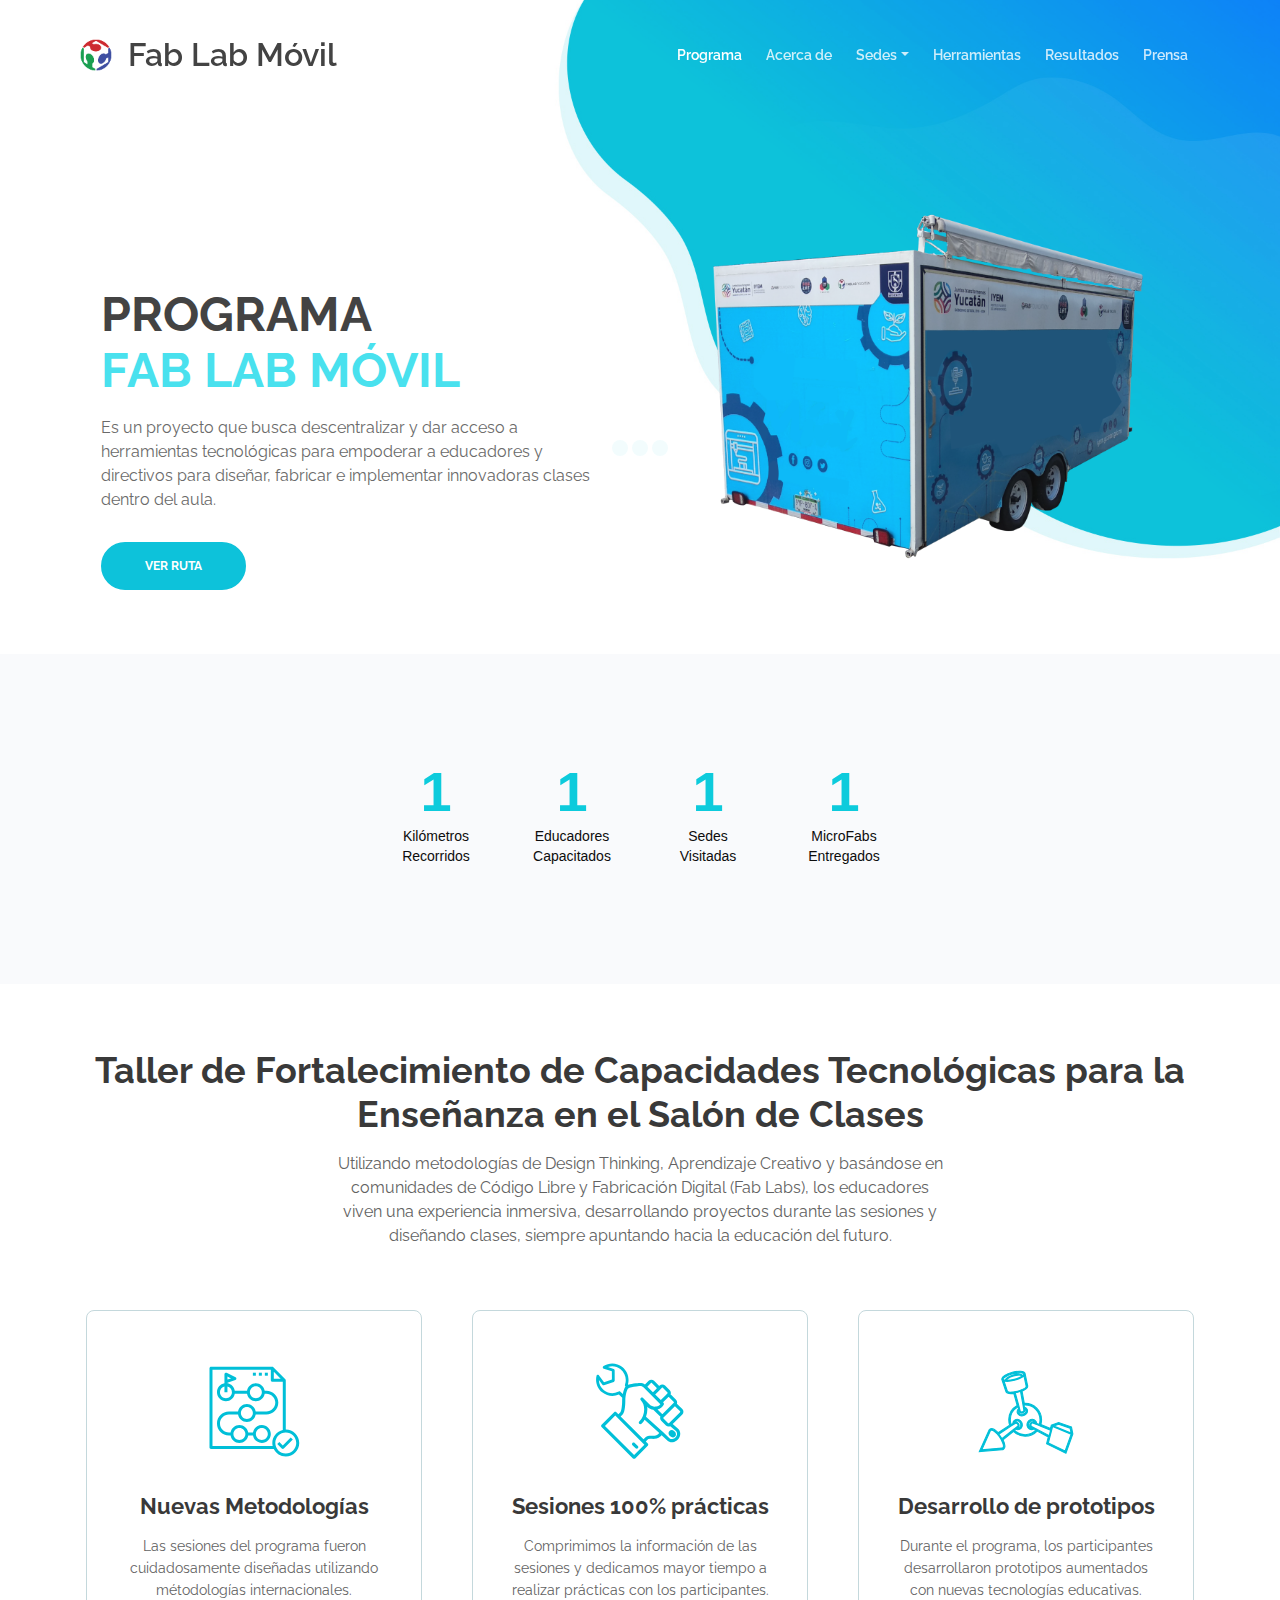
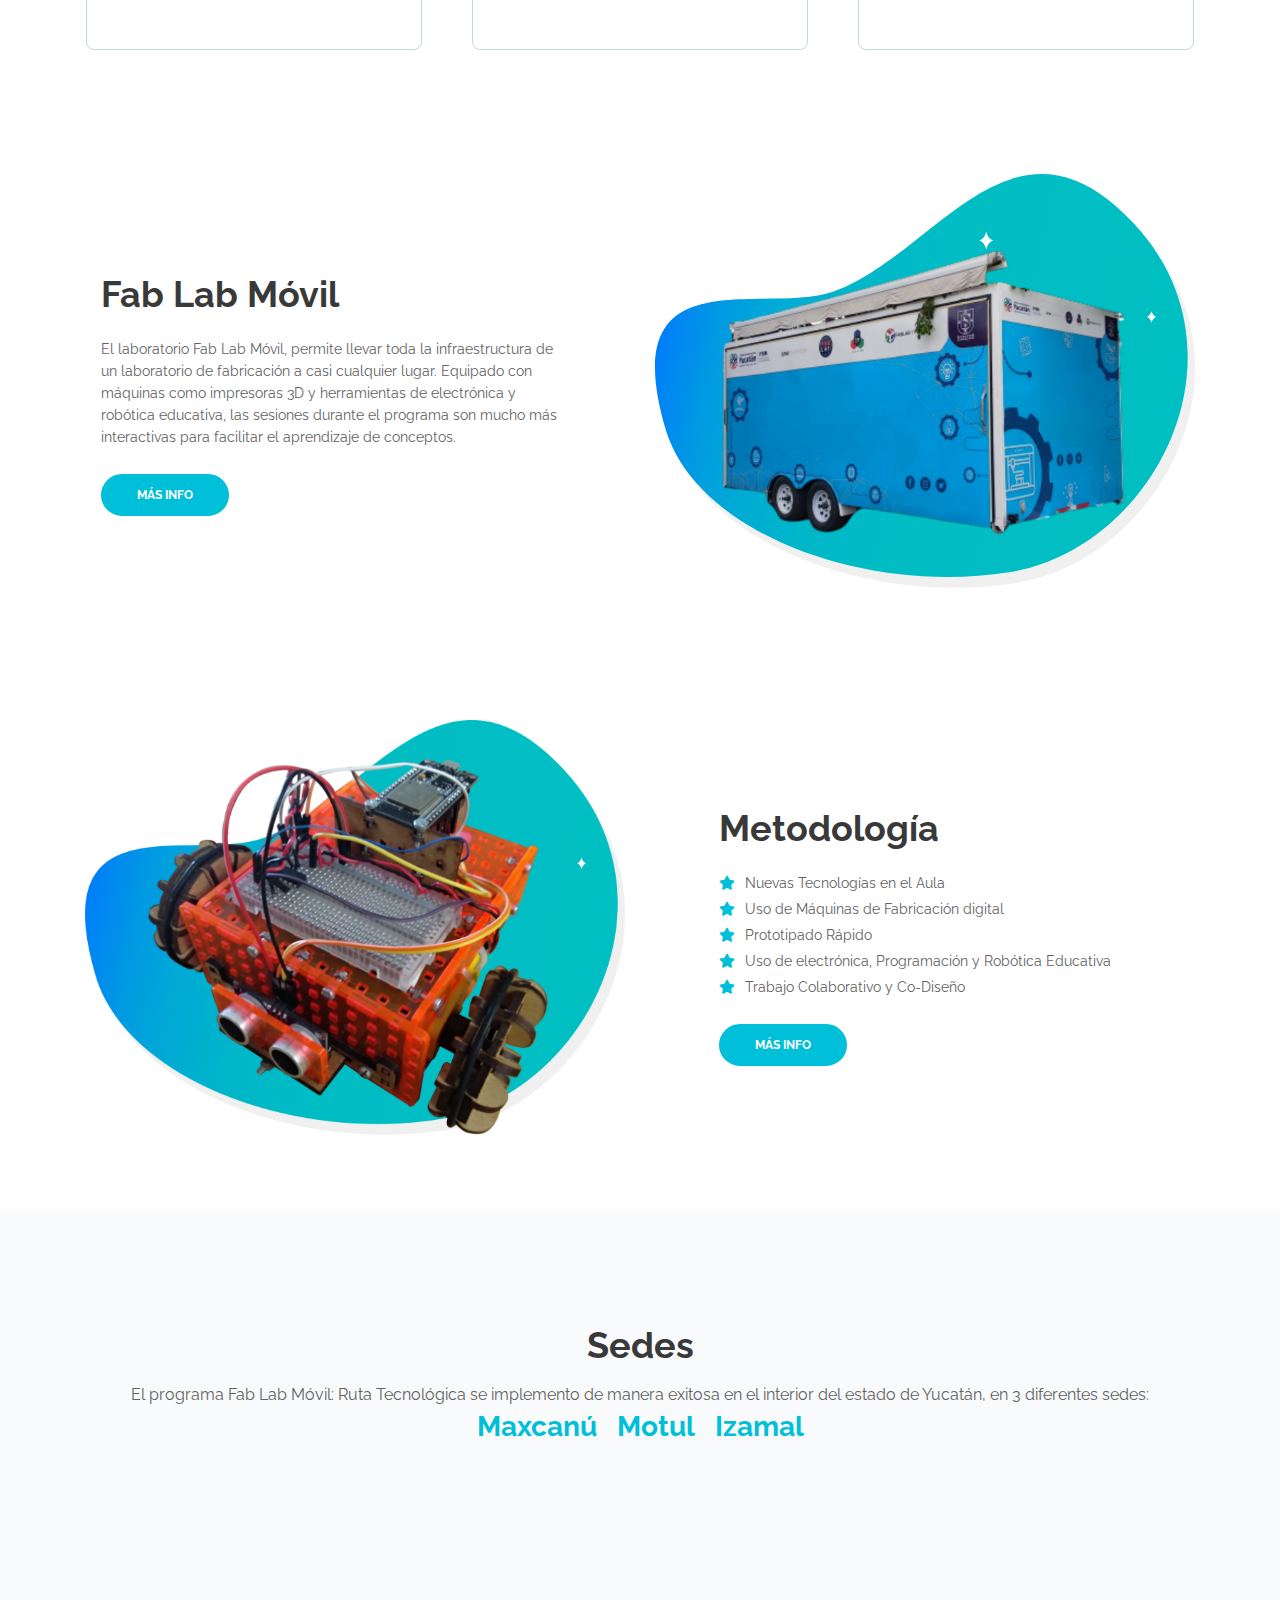
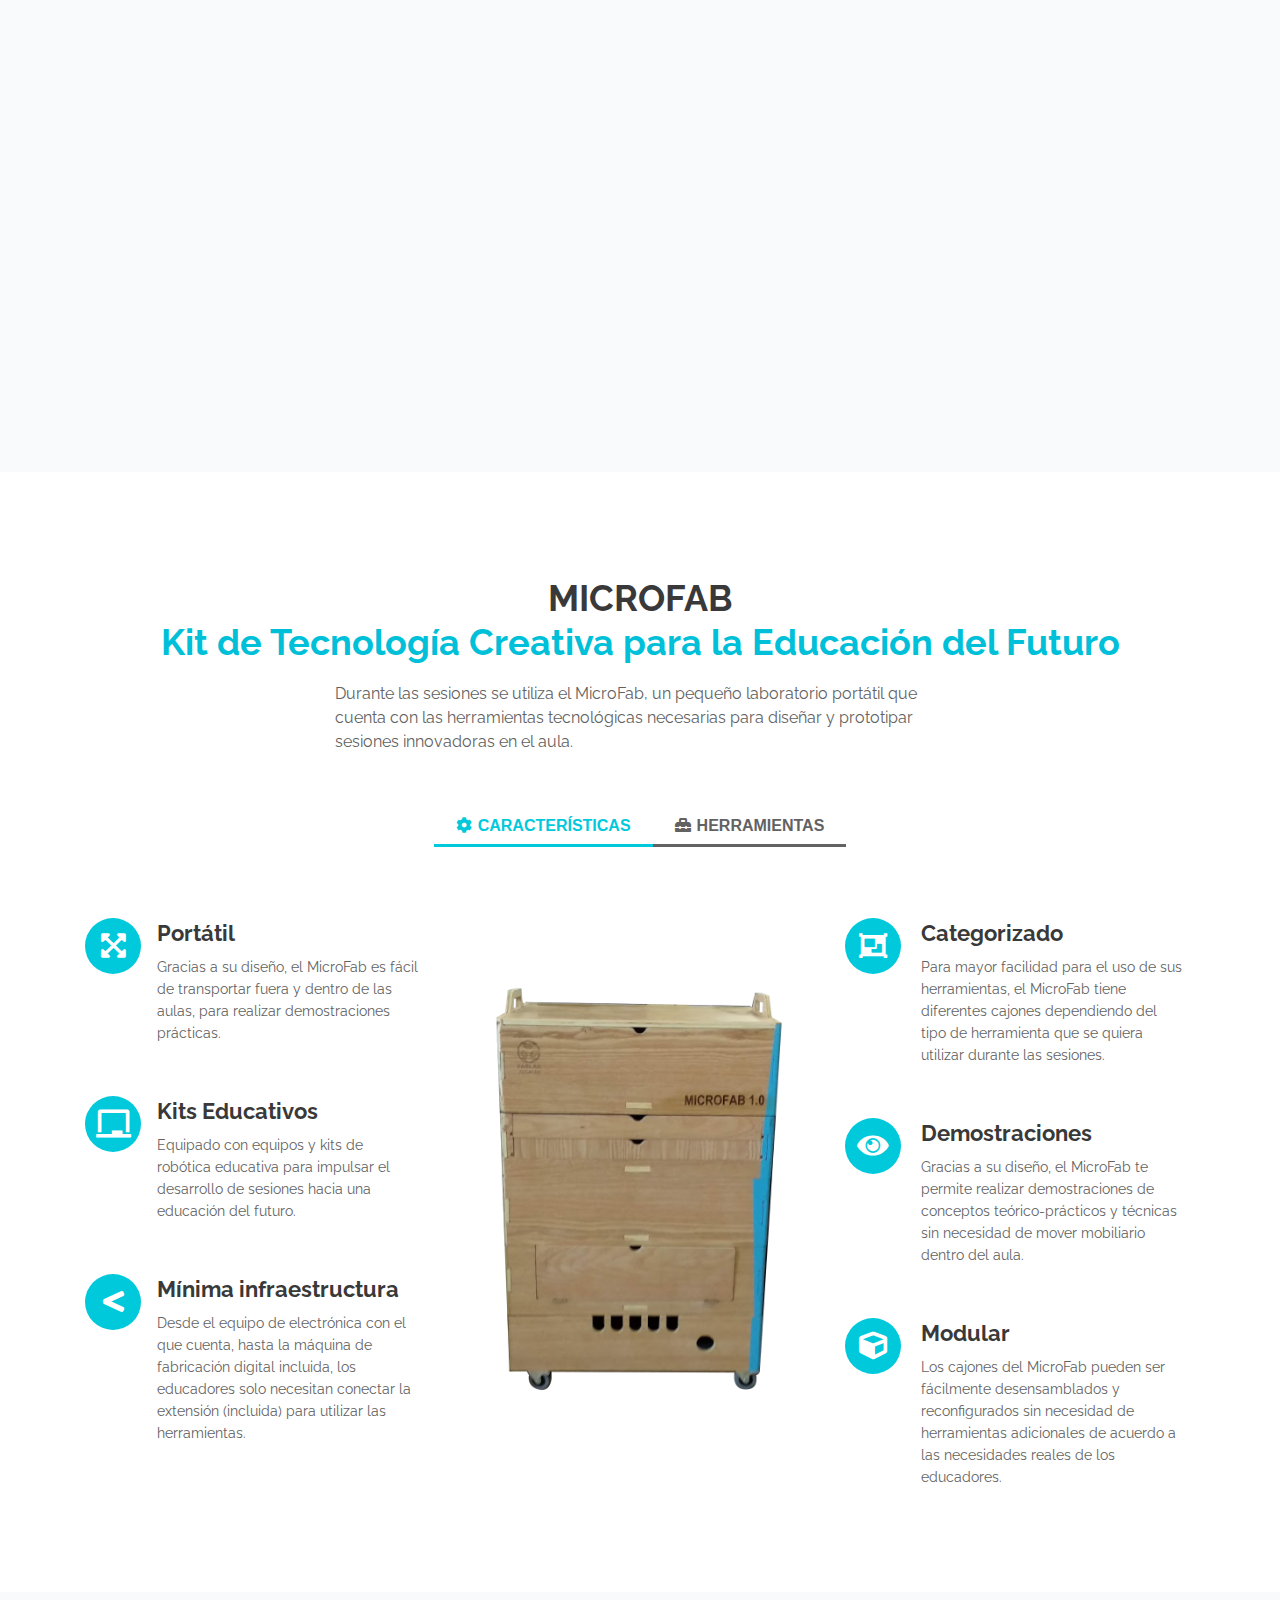
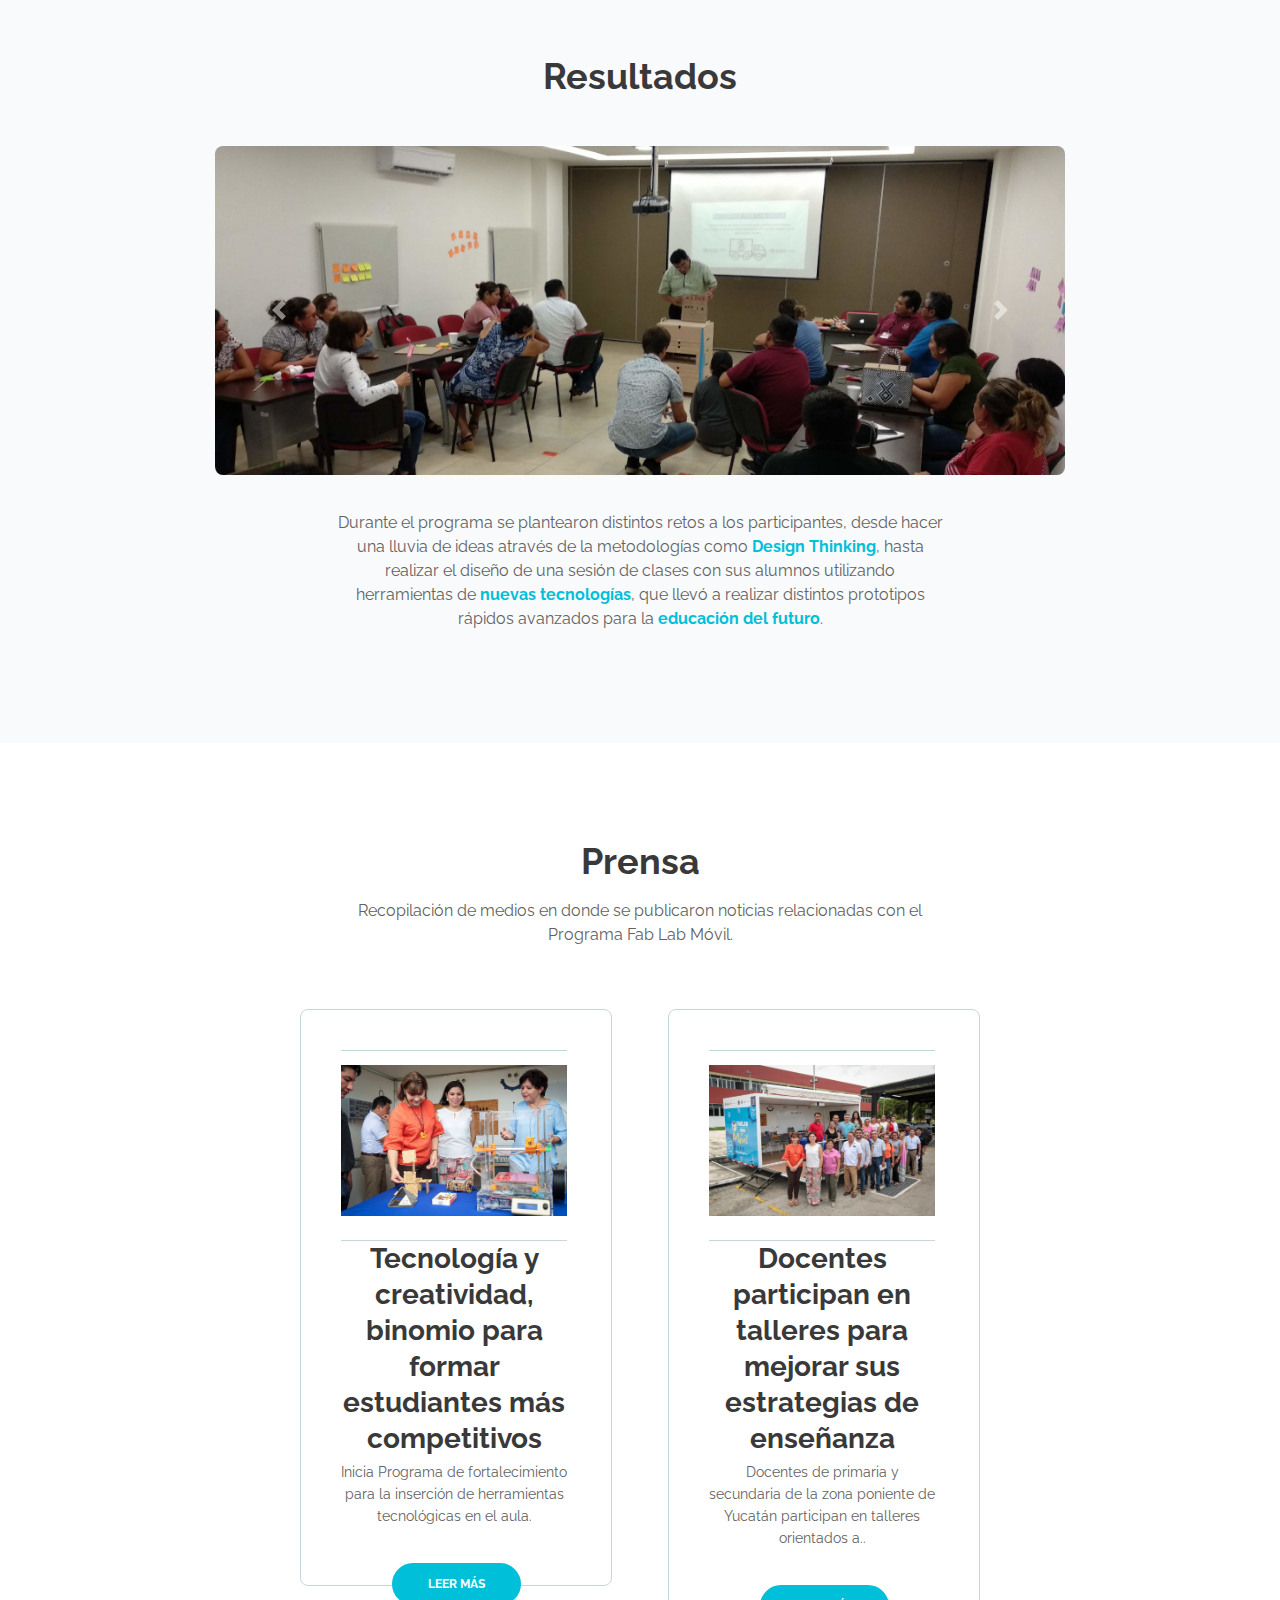
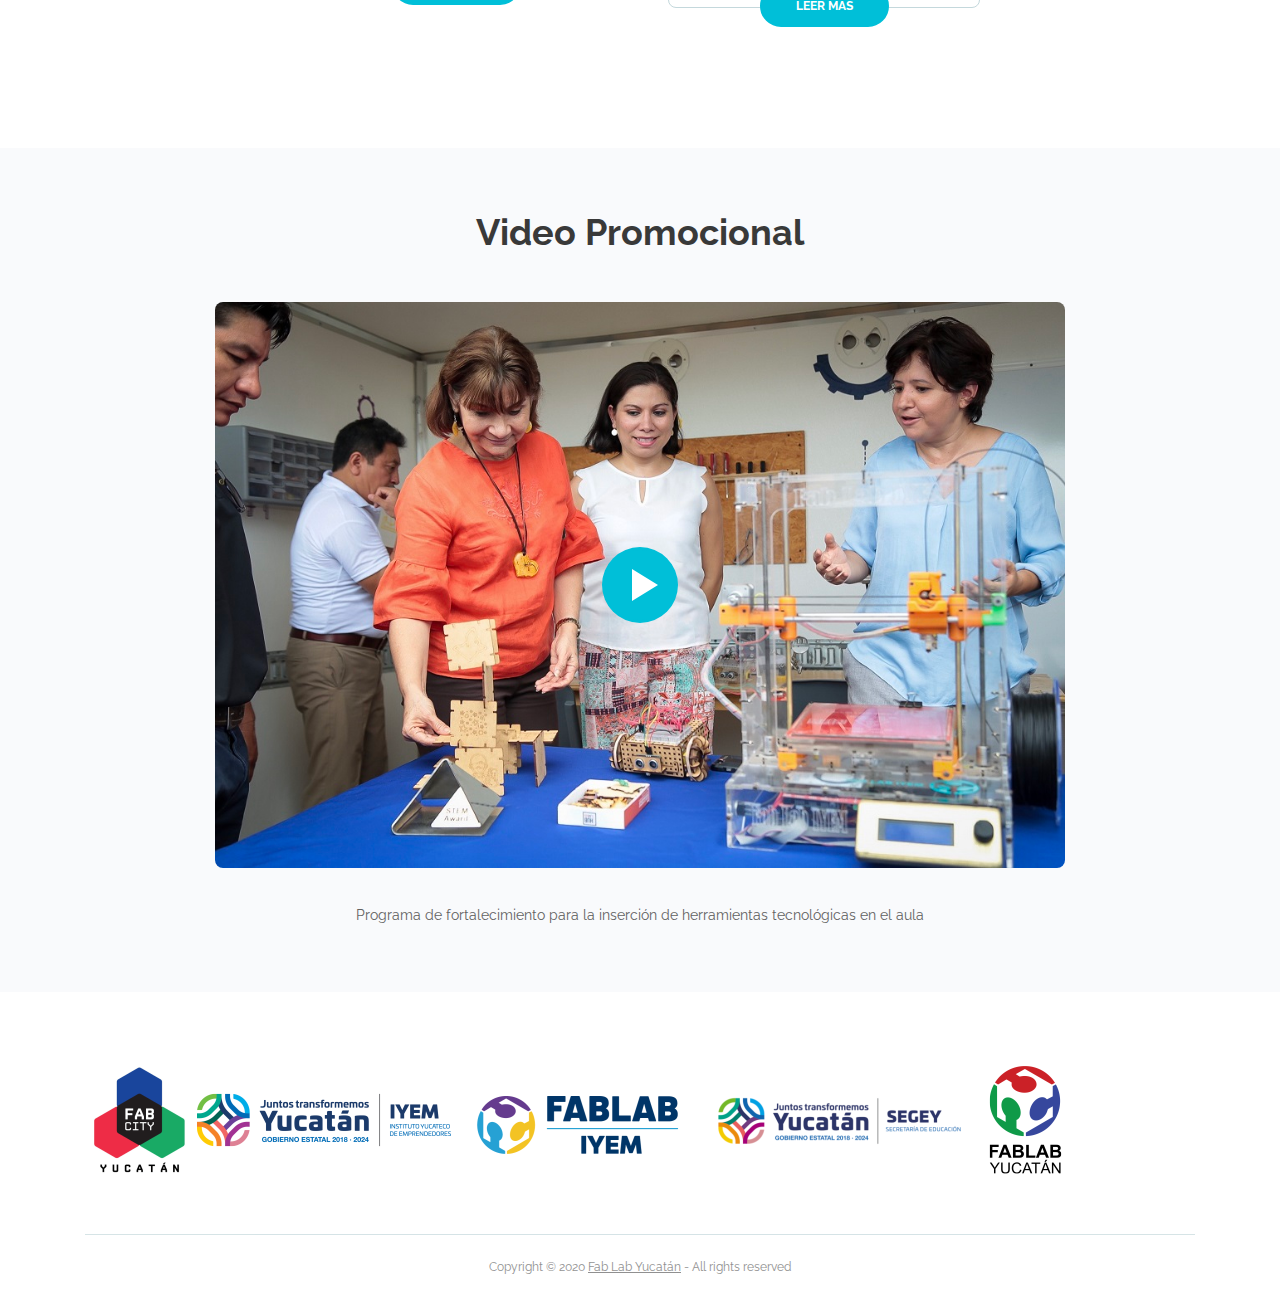
==== commit e88b455e: "update_caravana" ====
--- a/index.html
+++ b/index.html
@@ -1,4 +1,4 @@
-<!-- Evolo (remix) -->
+<!-- Caravana (basada en Evolo(remix)) -->
 <!DOCTYPE html>
 <html lang="en">
 <head>
@@ -109,7 +109,7 @@
                     <div class="col-lg-6">
                         <div class="image-container">
                             <!--<img class="img-fluid" src="images/header-teamwork.svg" alt="alternative">-->
-                            <img class="img-fluid" src="images/fabmovil2-.png" alt="alternative">
+                            <img class="img-fluid" src="images/fabmovil2-sinlogos.png" alt="alternative">
                         </div> <!-- end of image-container -->
                     </div> <!-- end of col -->
                 </div> <!-- end of row -->
@@ -217,7 +217,7 @@
                 <div class="col-lg-6">
                     <div class="image-container">
                         <!--<img class="img-fluid" src="images/details-1-office-worker.svg" alt="alternative">-->
-                        <img class="img-fluid" class="rounded" src="images/fablabmovil.svg" alt="alternative">
+                        <img class="img-fluid" class="rounded" src="images/fablabmovil2.svg" alt="alternative">
                     </div> <!-- end of image-container -->
                 </div> <!-- end of col -->
             </div> <!-- end of row -->
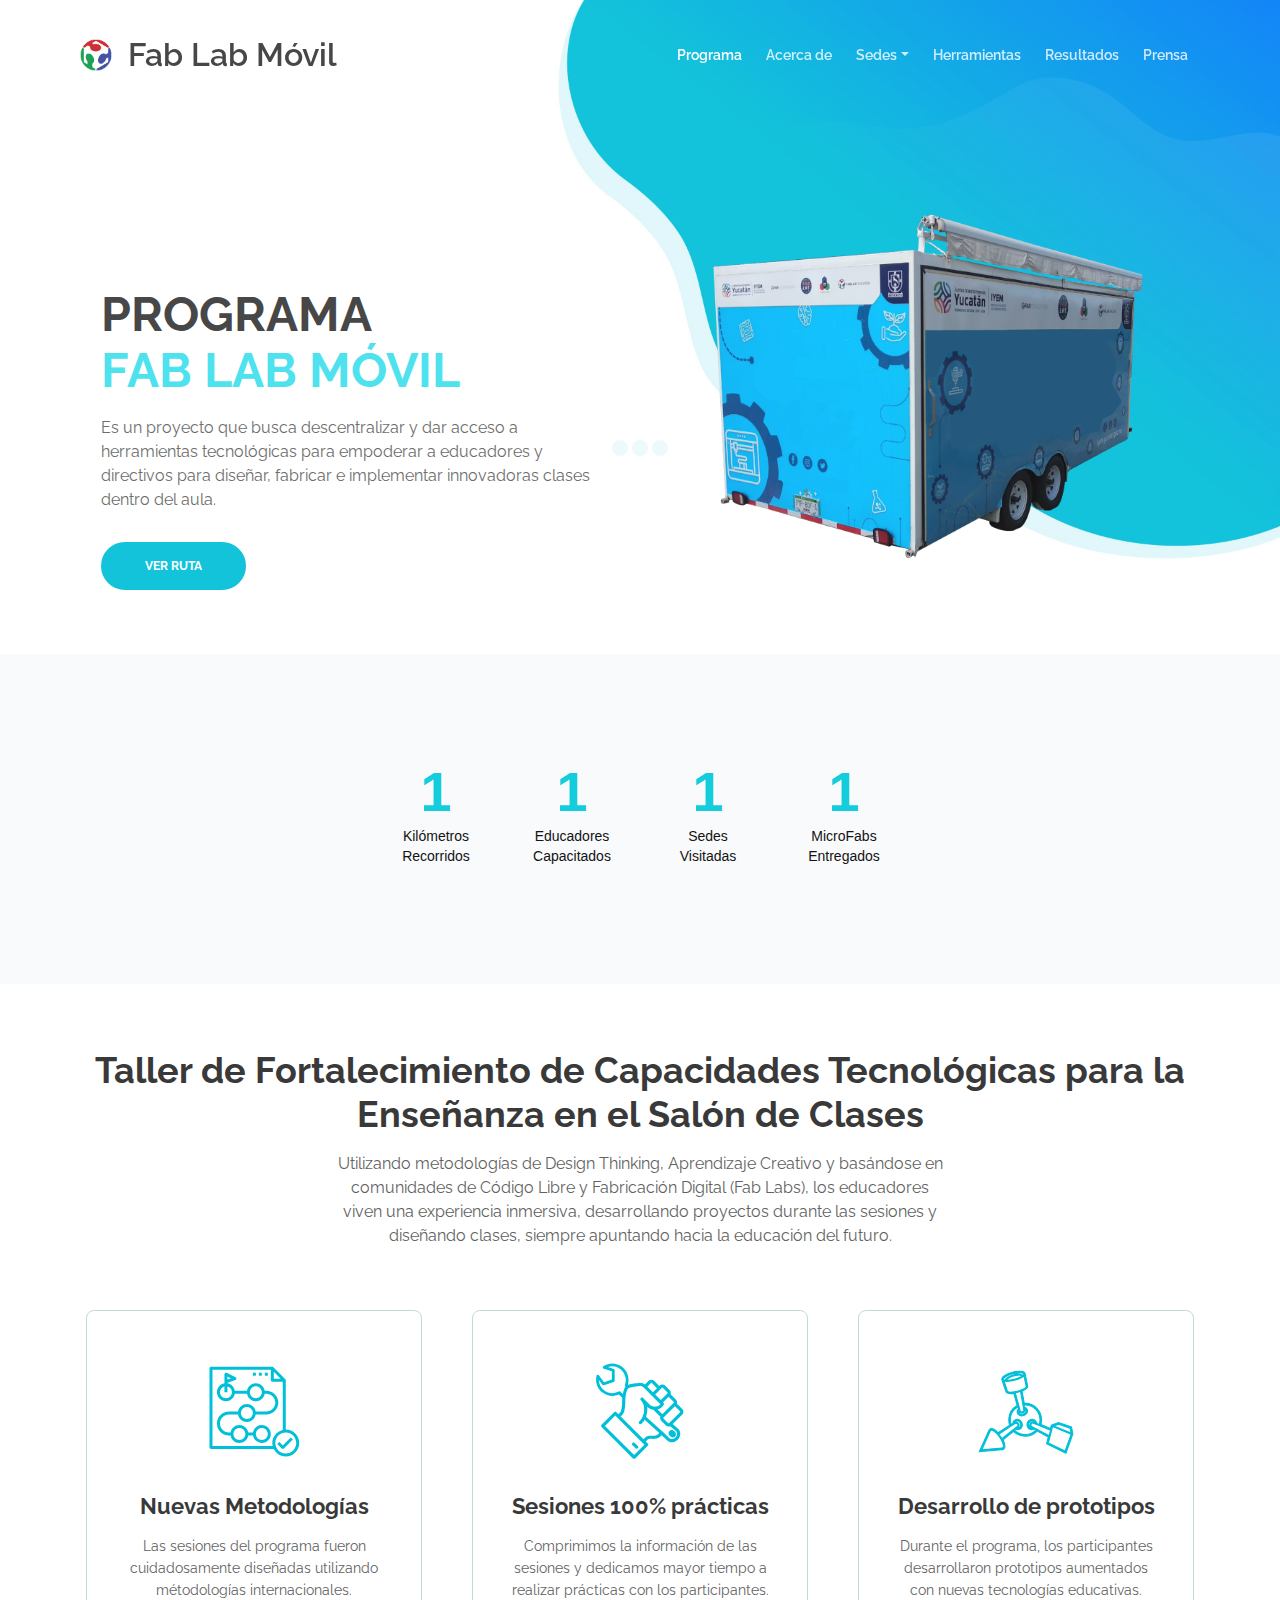
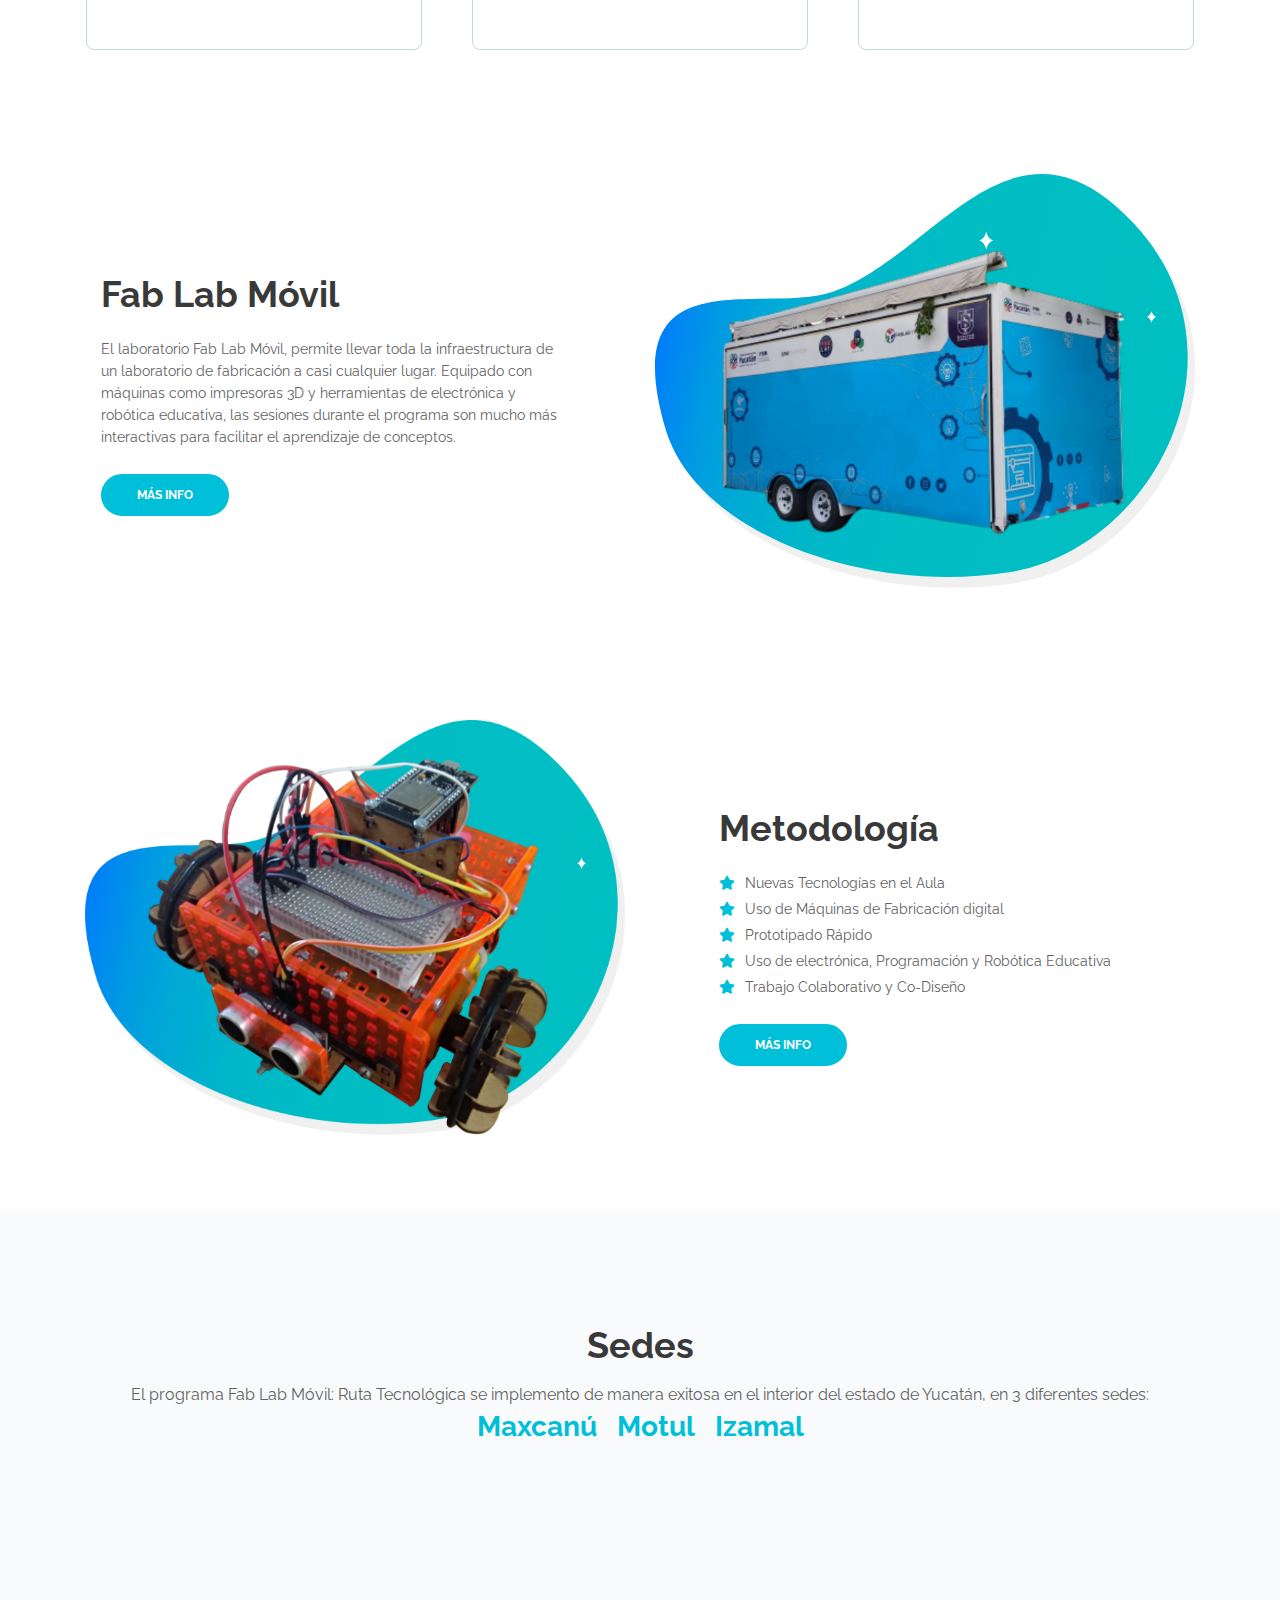
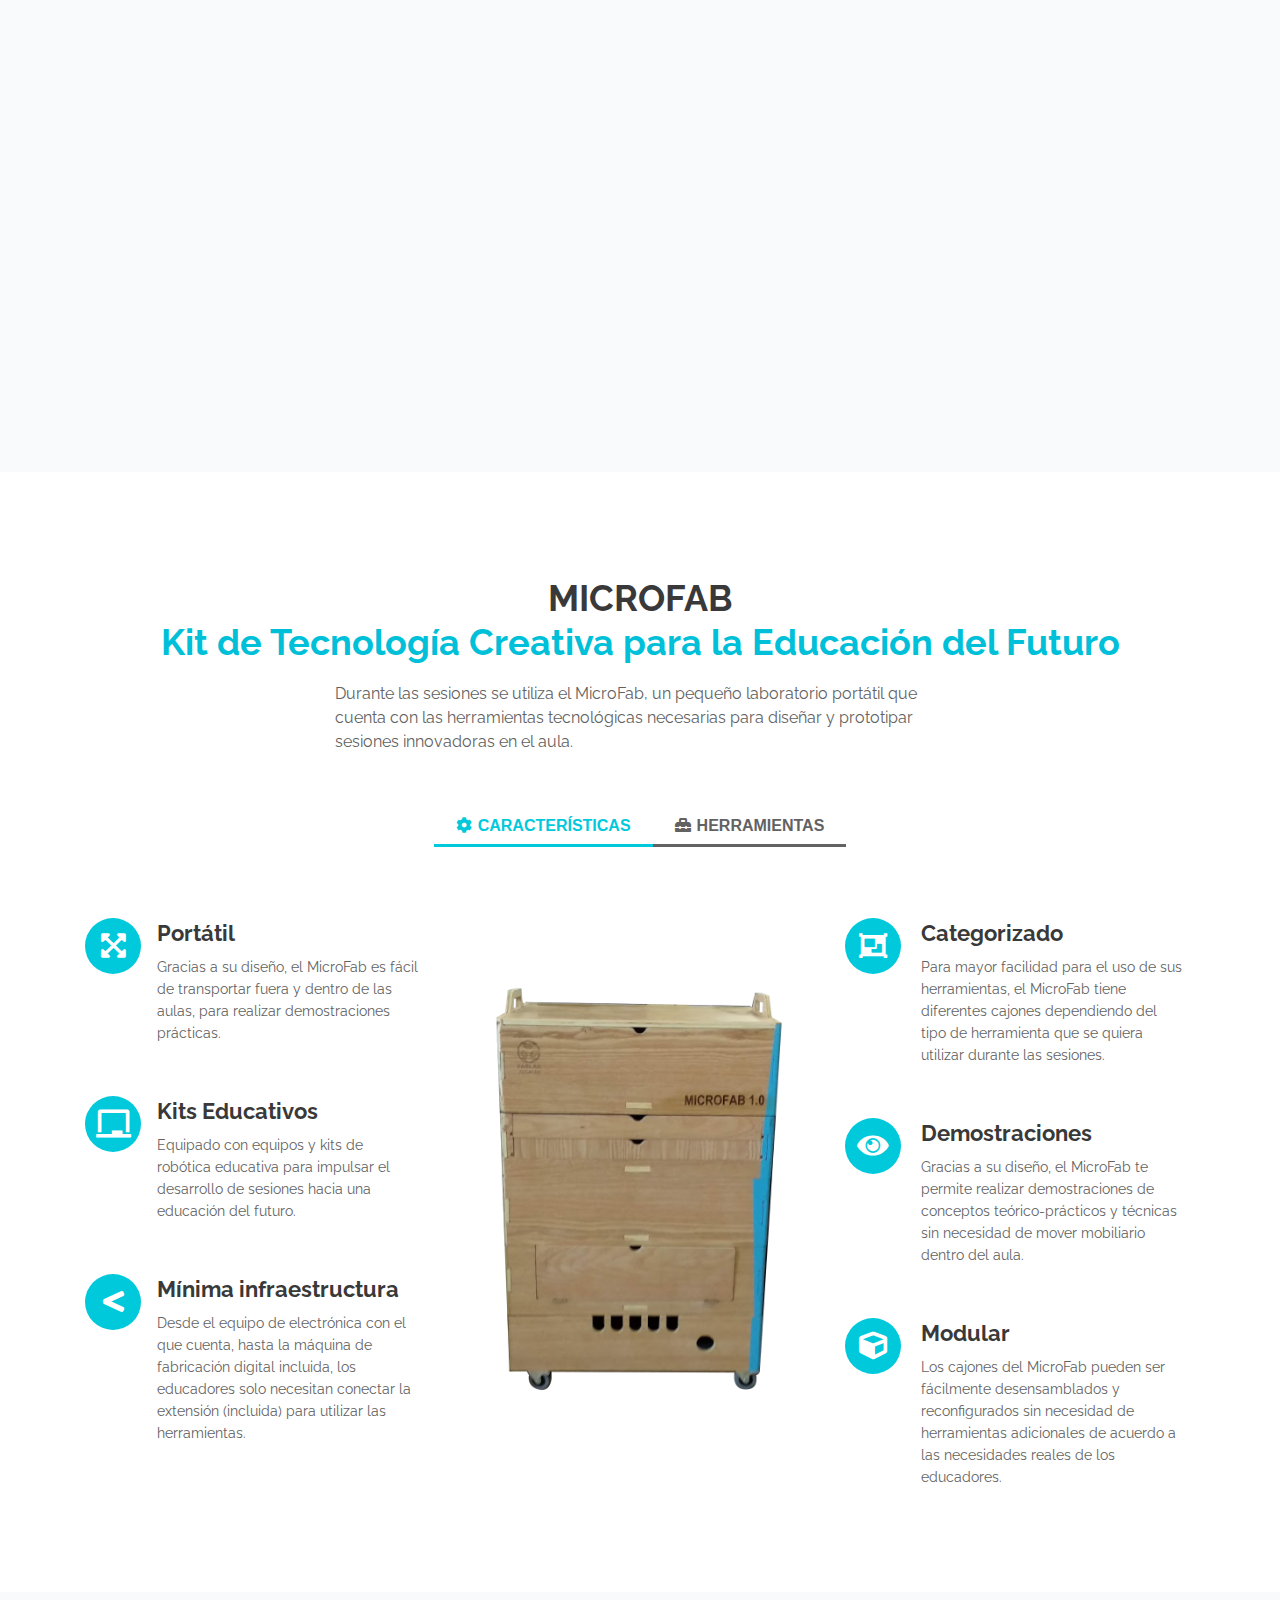
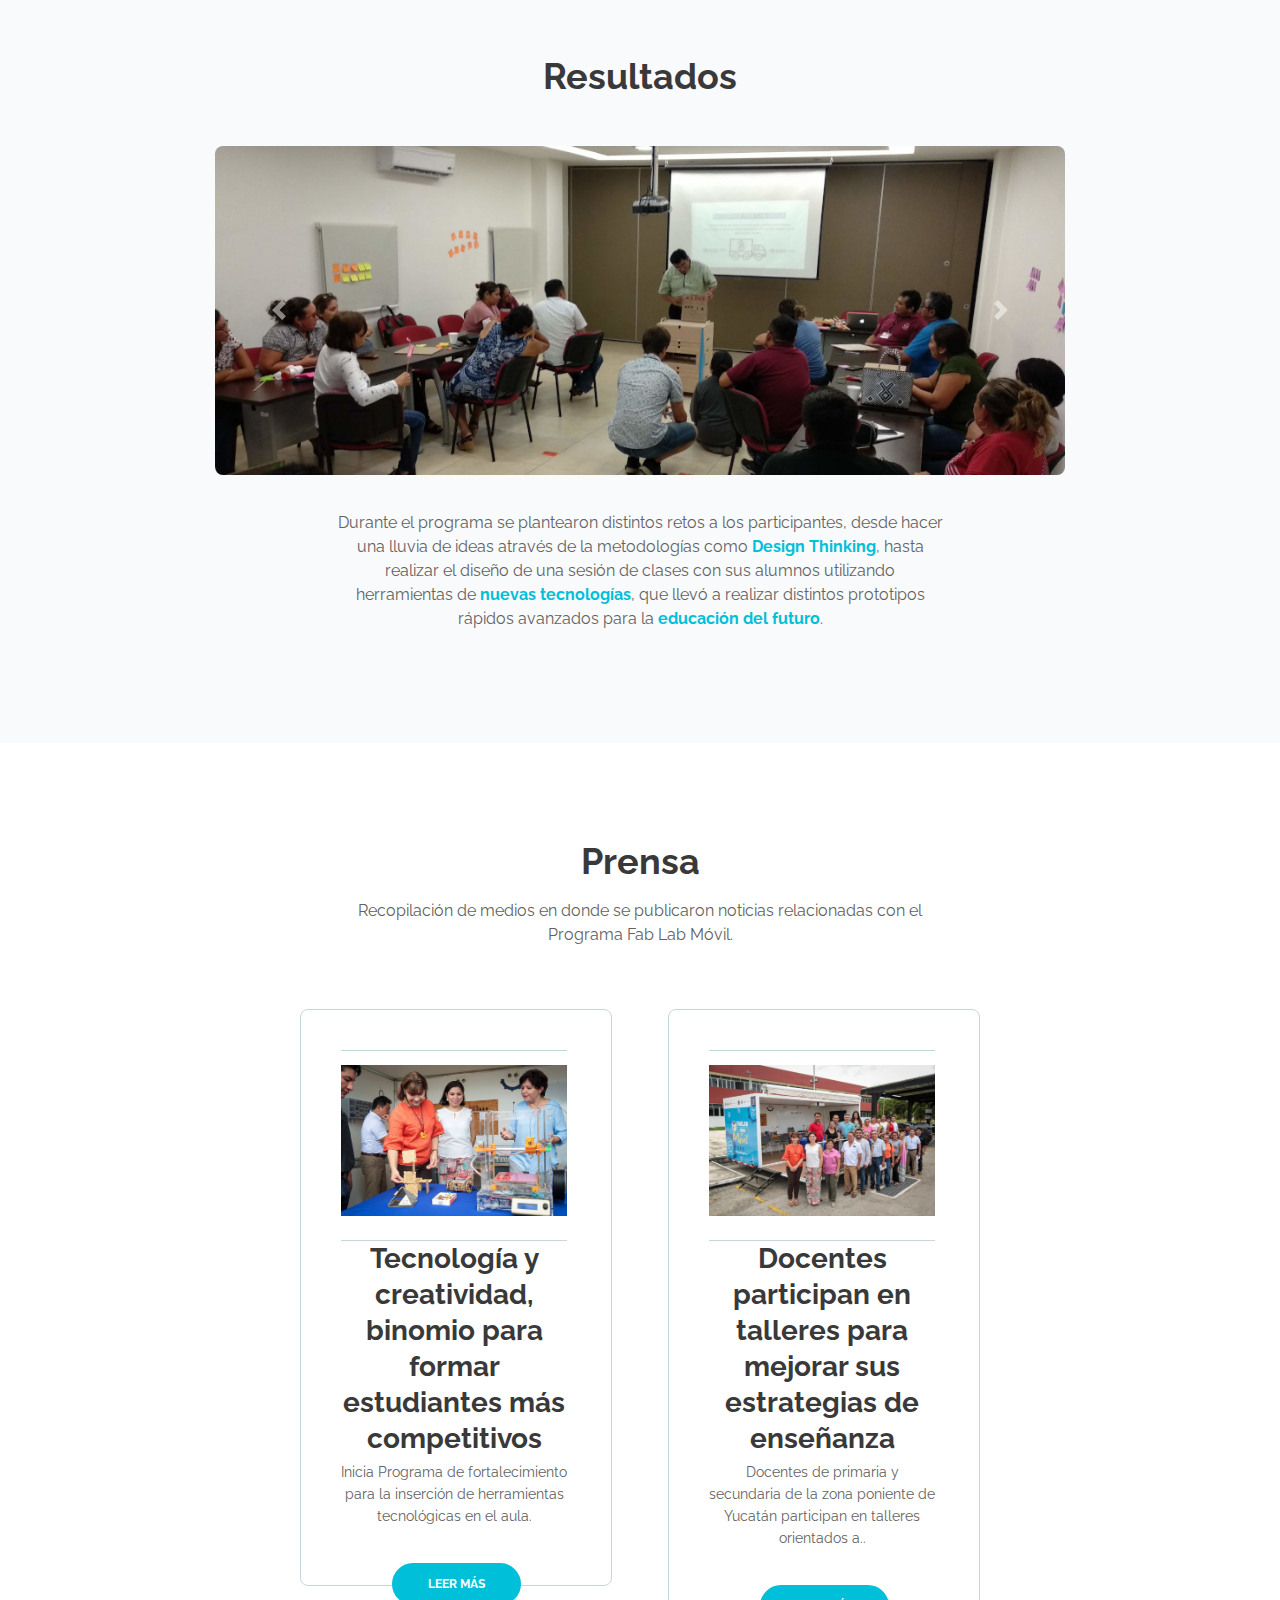
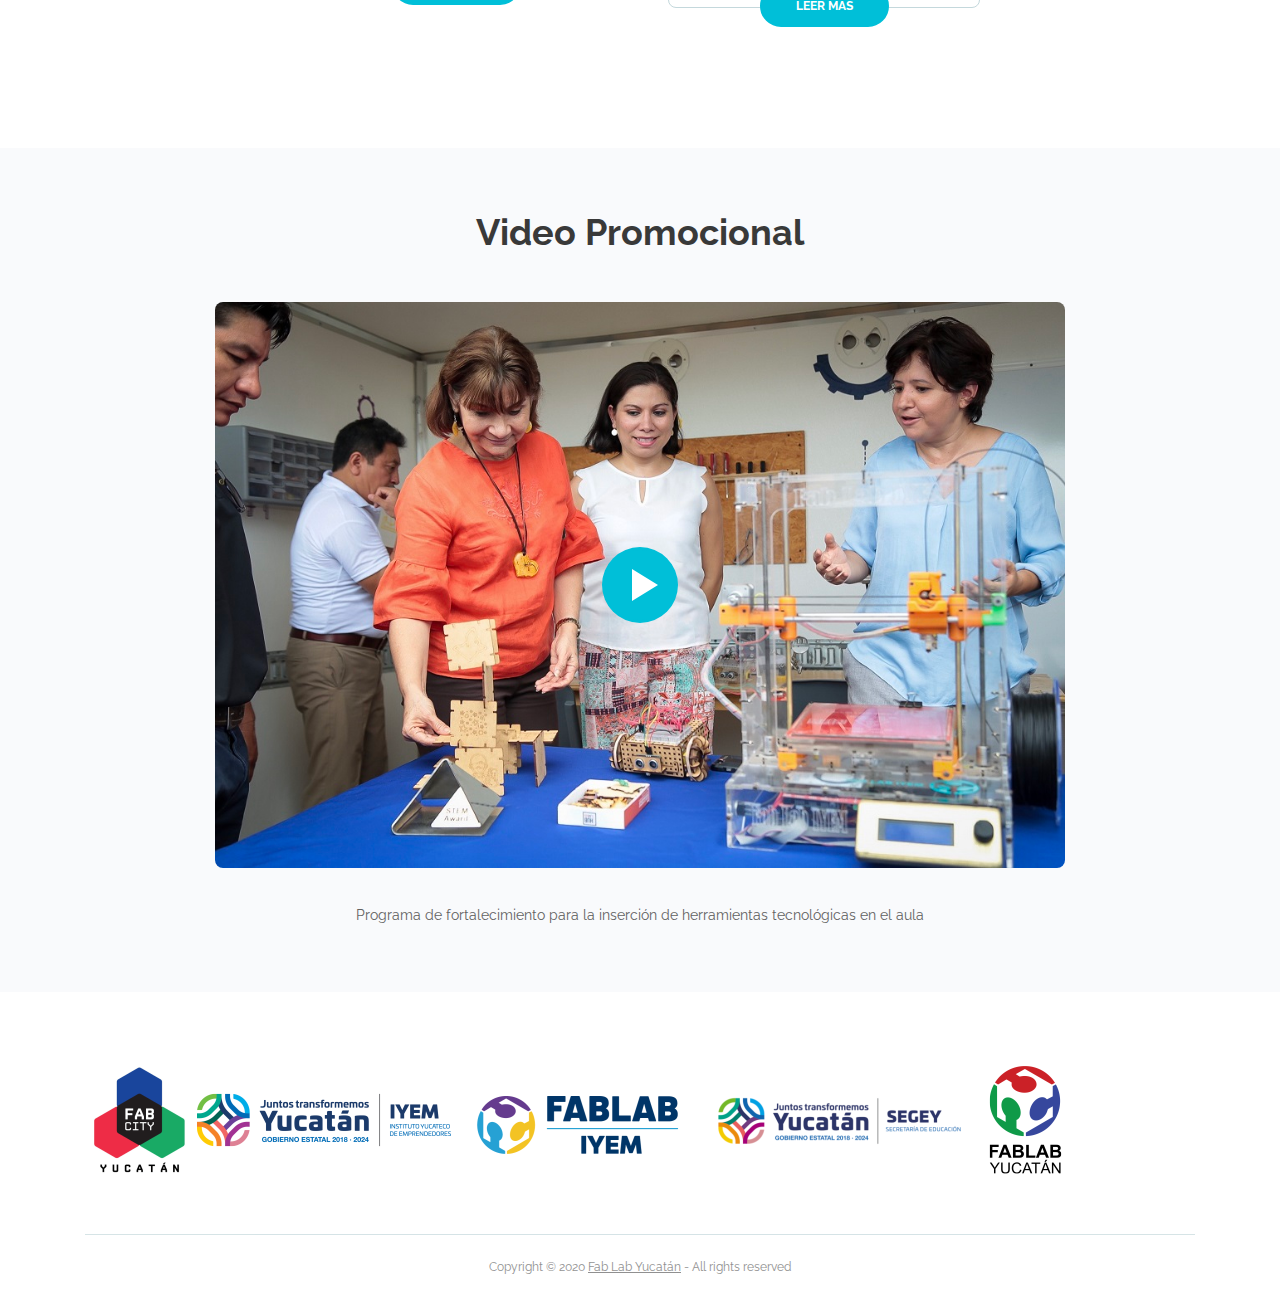
==== commit f958b546: "updateCasa" ====
--- a/index.html
+++ b/index.html
@@ -50,7 +50,7 @@
         <!-- Image Logo -->
         <a class="navbar-brand logo-image" href="index.html"><img src="images/fablab48x48.png" alt="alternative"></a>
         <!-- Text Logo - Use this if you don't have a graphic logo -->
-        <a class="navbar-brand logo-text page-scroll" href="index.html">Fab Lab Móvil</a>
+        <a class="navbar-brand logo-text page-scroll" href="#header">Fab Lab Móvil</a>
         
         <!-- Mobile Menu Toggle Button -->
         <button class="navbar-toggler" type="button" data-toggle="collapse" data-target="#navbarsExampleDefault" aria-controls="navbarsExampleDefault" aria-expanded="false" aria-label="Toggle navigation">
@@ -767,7 +767,7 @@
     <!-- end of video -->
 
     <!-- Footer -->
-    <div class="footer">
+    <div id="footer" class="footer">
         <div class="container">
             <div class="row">
                 <div class="col-md-12">
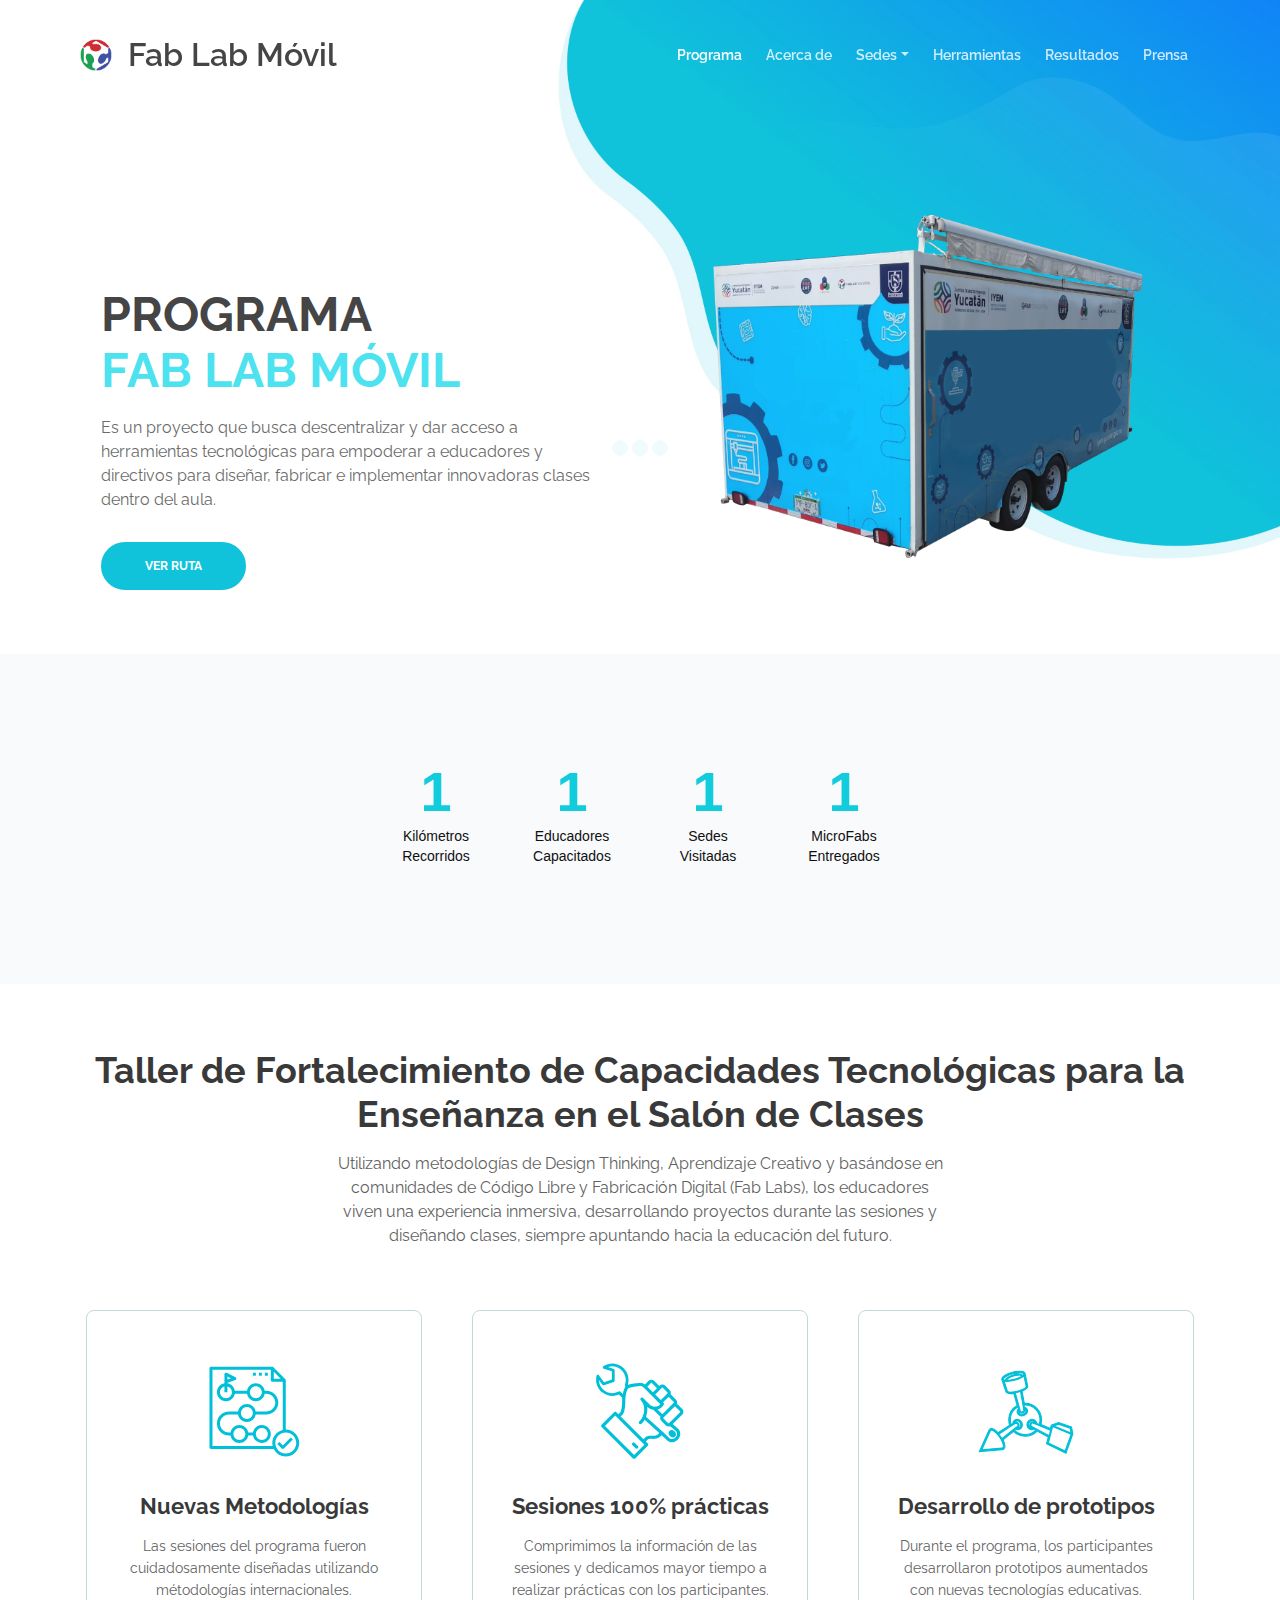
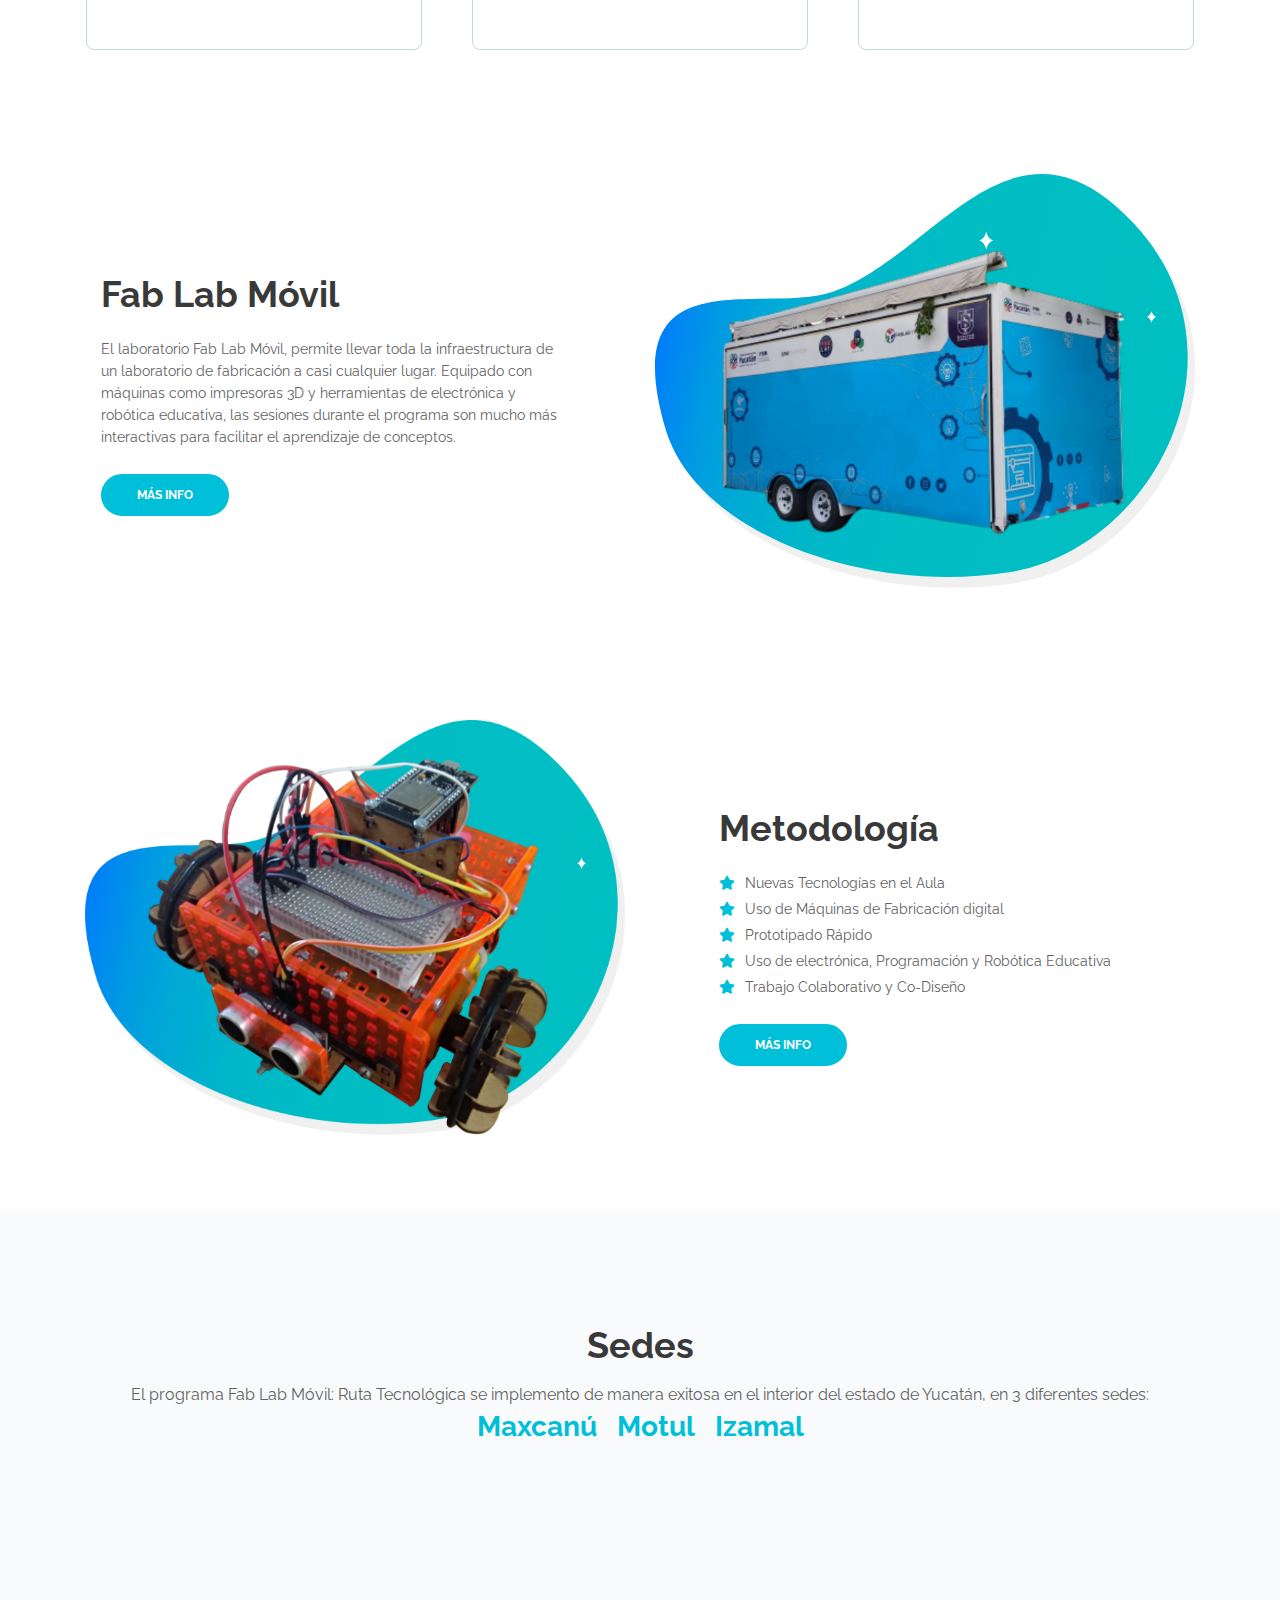
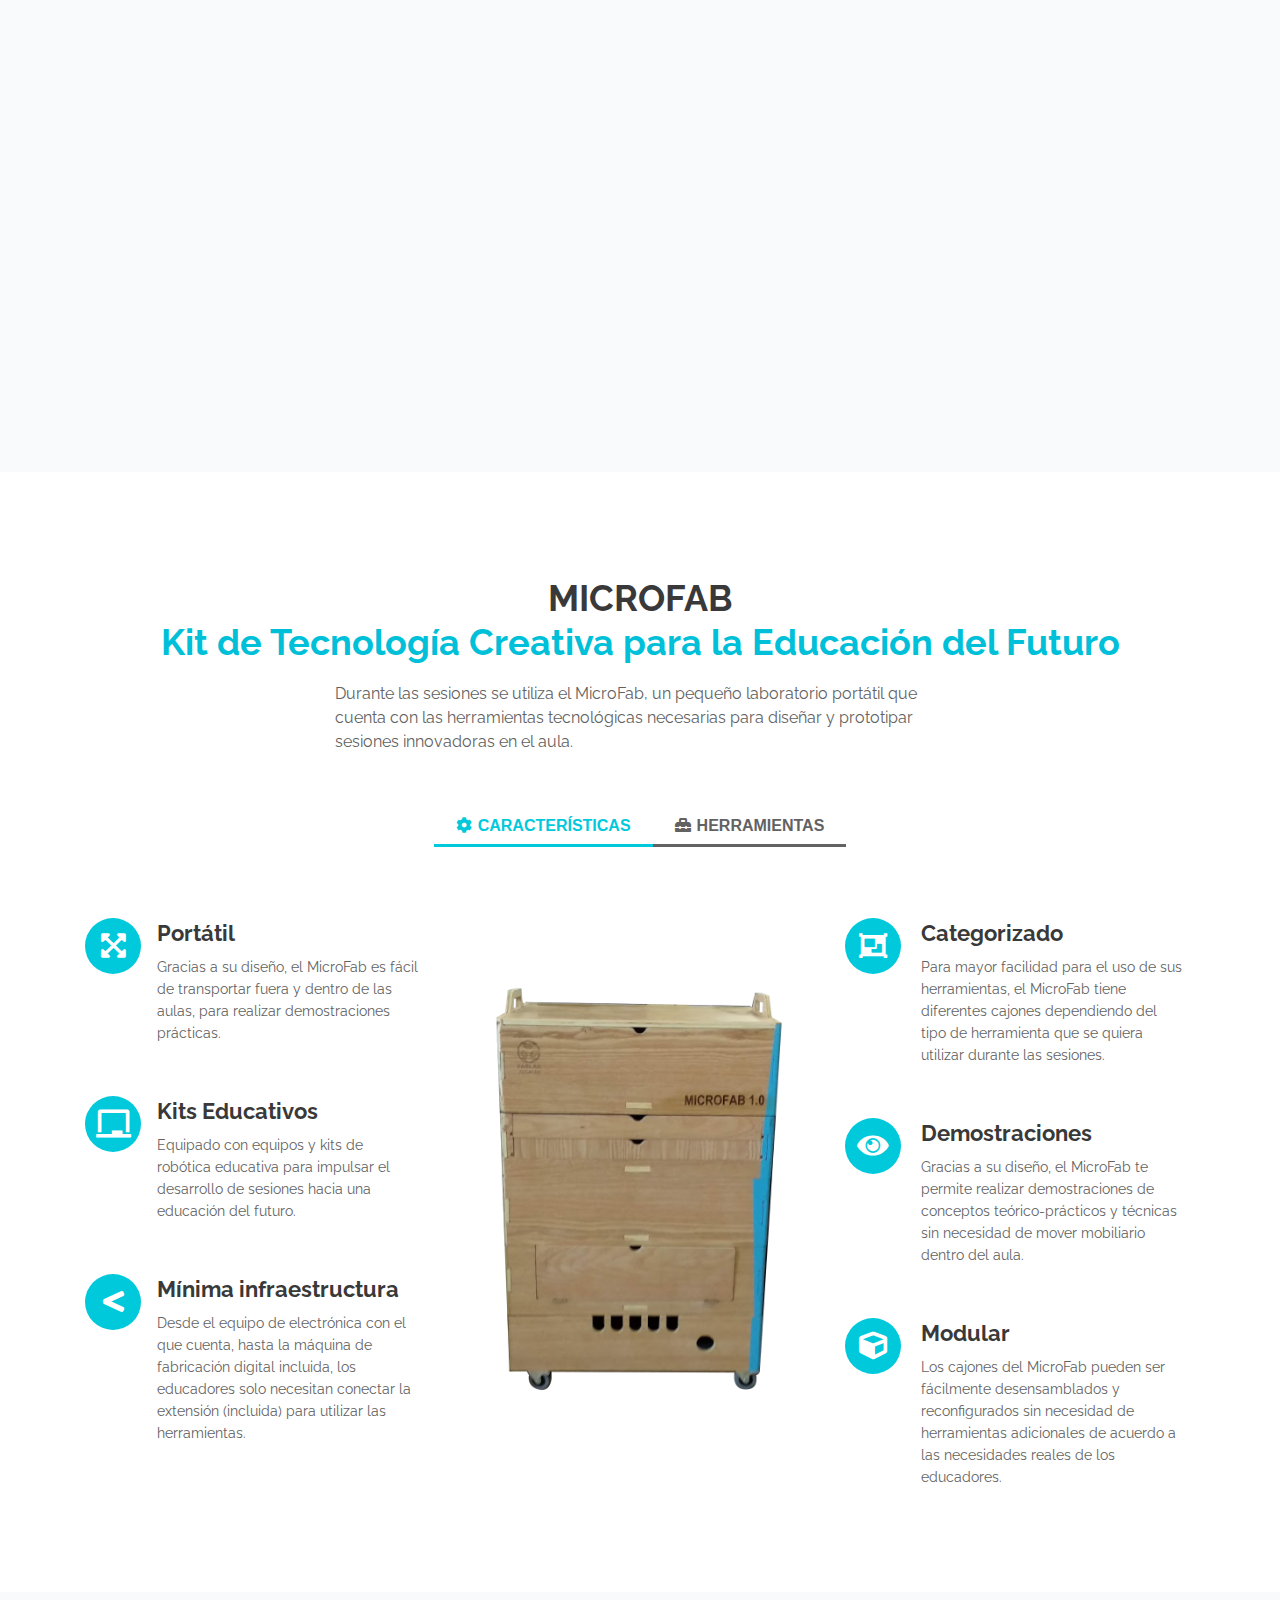
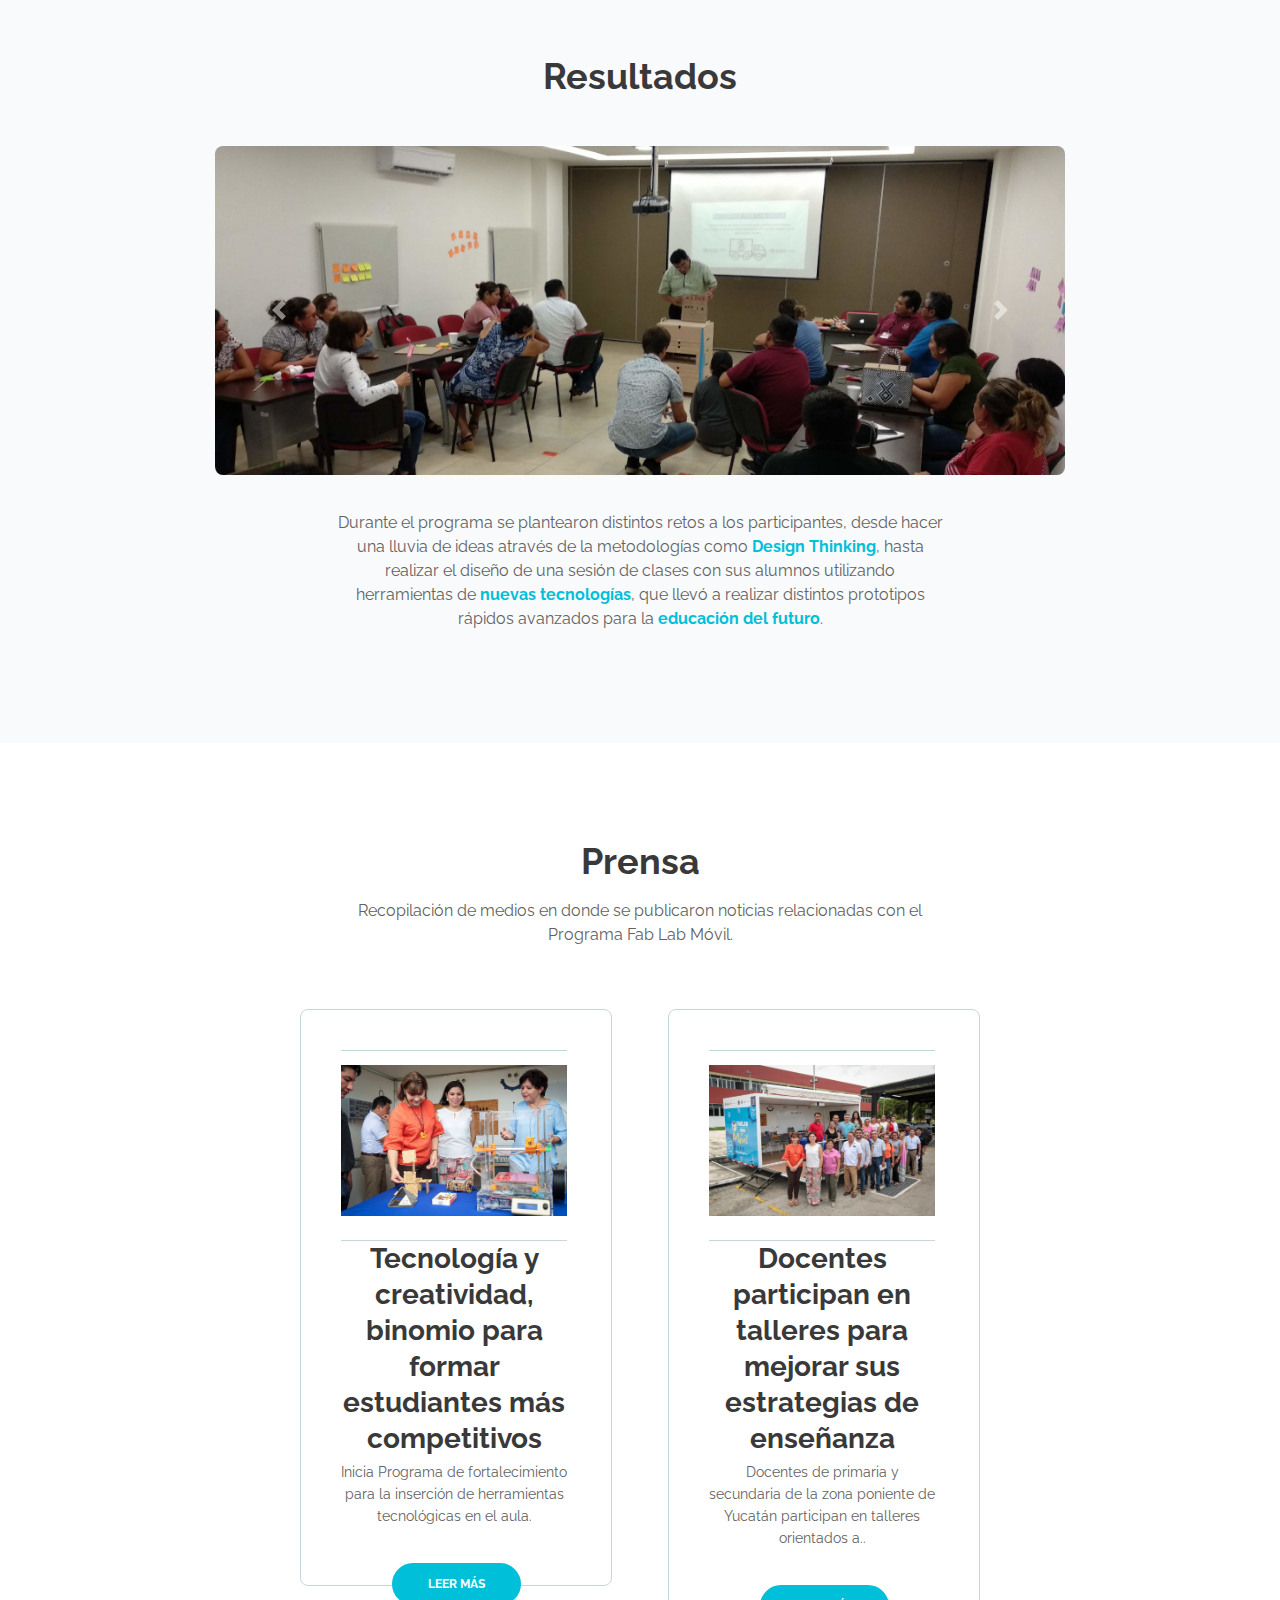
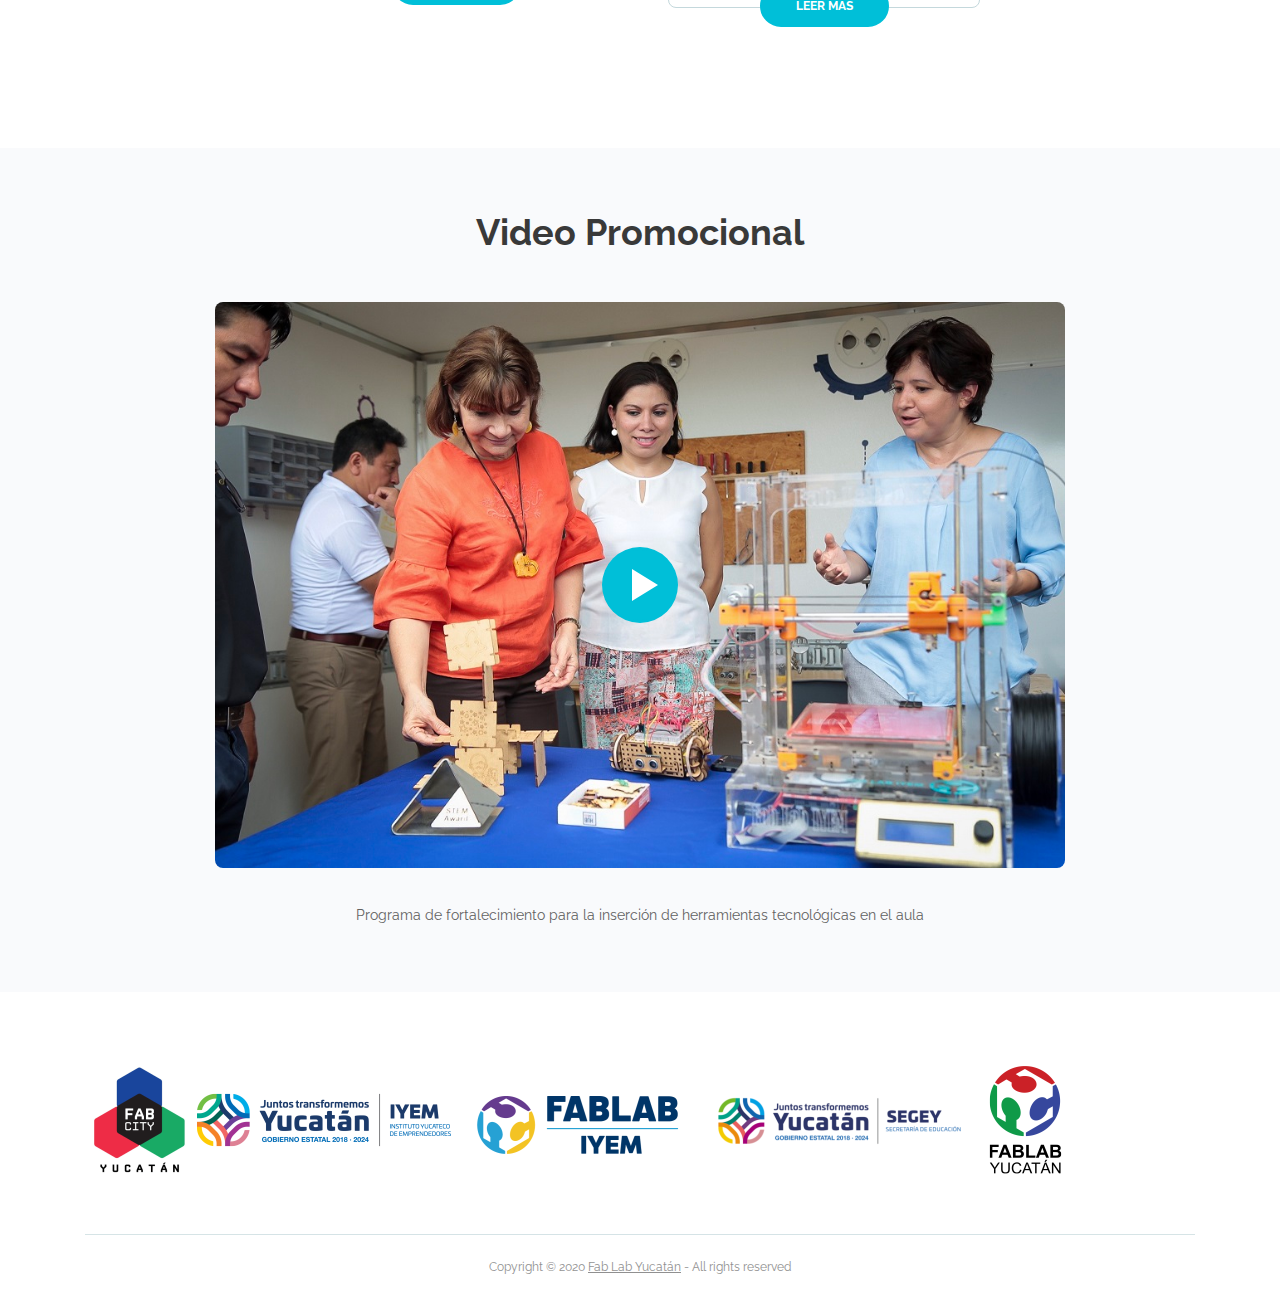
==== commit b215109e: "update" ====
--- a/index.html
+++ b/index.html
@@ -71,11 +71,11 @@
                 <li class="nav-item dropdown">
                     <a class="nav-link dropdown-toggle page-scroll" href="#contact" id="navbarDropdown" role="button" aria-haspopup="true" aria-expanded="false">Sedes</a>
                     <div class="dropdown-menu" aria-labelledby="navbarDropdown">
-                        <a class="dropdown-item" href="maxcanu.html" target="_blank"><span class="item-text">Maxcanú</span></a>
+                        <a class="dropdown-item" href="maxcanu.html"><span class="item-text">Maxcanú</span></a>
                         <div class="dropdown-items-divide-hr"></div>
-                        <a class="dropdown-item" href="motul.html" target="_blank"><span class="item-text">Motul</span></a>
+                        <a class="dropdown-item" href="motul.html"><span class="item-text">Motul</span></a>
                         <div class="dropdown-items-divide-hr"></div>
-                        <a class="dropdown-item" href="izamal.html" target="_blank"><span class="item-text">Izamal</span></a>
+                        <a class="dropdown-item" href="izamal.html"><span class="item-text">Izamal</span></a>
                     </div>
                 </li>
                 <!-- end of dropdown menu -->
@@ -362,9 +362,9 @@
                     <h2>Sedes</h2>
                     <ul class="list-unstyled li-space-lg">
                         <li class="address">El programa Fab Lab Móvil: Ruta Tecnológica se implemento de manera exitosa en el interior del estado de Yucatán, en 3 diferentes sedes:</li>
-                        <li><h3><a class="turquoise" href="maxcanu.html" style="text-decoration: none" target="_blank" id="js-rotating">Maxcanú</a></h3></li>
-                        <li><h3><a class="turquoise" href="motul.html" style="text-decoration: none" target="_blank" id="js-rotating">Motul</a></h3></li>
-                        <li><h3><a class="turquoise" href="izamal.html" style="text-decoration: none" target="_blank" id="js-rotating">Izamal</a></h3></li>
+                        <li><h3><a class="turquoise" href="maxcanu.html" style="text-decoration: none" id="js-rotating">Maxcanú</a></h3></li>
+                        <li><h3><a class="turquoise" href="motul.html" style="text-decoration: none" id="js-rotating">Motul</a></h3></li>
+                        <li><h3><a class="turquoise" href="izamal.html" style="text-decoration: none" id="js-rotating">Izamal</a></h3></li>
                         <br>
                         <!--<div class="map-responsive">-->
                         <iframe src="https://www.google.com/maps/embed?pb=!1m18!1m12!1m3!1d1906064.3625873777!2d-91.05090727470417!3d21.081369094556432!2m3!1f0!2f0!3f0!3m2!1i1024!2i768!4f13.1!3m3!1m2!1s0x8f540ff8aad604ed%3A0xcccc217531083d0a!2zWXVjYXTDoW4!5e0!3m2!1ses!2smx!4v1583882604591!5m2!1ses!2smx" width="1000" height="450" frameborder="0" style="border:0;" allowfullscreen="" aria-hidden="false" tabindex="0"></iframe>
@@ -706,7 +706,7 @@
                             <div class="card-title">Tecnología y creatividad, binomio para formar estudiantes más competitivos</div>
                             <div class="card-subtitle">Inicia Programa de fortalecimiento para la inserción de herramientas tecnológicas en el aula.</div>
                             <div class="button-wrapper">
-                                <a class="btn-solid-reg page-scroll" href="http://www.educacion.yucatan.gob.mx/boletines/view/116" TARGET="_blank">LEER MÁS</a>
+                                <a class="btn-solid-reg page-scroll" href="http://www.educacion.yucatan.gob.mx/boletines/view/116">LEER MÁS</a>
                             </div>
                         </div>
                     </div> <!-- end of card -->
@@ -723,7 +723,7 @@
                             <div class="card-title">Docentes participan en talleres para mejorar sus estrategias de enseñanza</div>
                             <div class="card-subtitle">Docentes de primaria y secundaria de la zona poniente de Yucatán participan en talleres orientados a..</div>
                             <div class="button-wrapper">
-                                <a class="btn-solid-reg page-scroll" href="https://www.yucatan.com.mx/yucatan/docentes-participan-en-talleres-para-mejorar-sus-estrategias-de-ensenanza" TARGET="_blank">LEER MÁS</a>
+                                <a class="btn-solid-reg page-scroll" href="https://www.yucatan.com.mx/yucatan/docentes-participan-en-talleres-para-mejorar-sus-estrategias-de-ensenanza">LEER MÁS</a>
                             </div>
                         </div>
                     </div> <!-- end of card -->
@@ -841,7 +841,7 @@
         <div class="container">
             <div class="row">
                 <div class="col-lg-12">
-                    <p class="p-small">Copyright © 2020 <a href="http://fablabyucatan.com/index.html" target="_blank">Fab Lab Yucatán</a> - All rights reserved</p>
+                    <p class="p-small">Copyright © 2020 <a href="http://fablabyucatan.com/index.html">Fab Lab Yucatán</a> - All rights reserved</p>
                 </div> <!-- end of col -->
             </div> <!-- enf of row -->
         </div> <!-- end of container -->
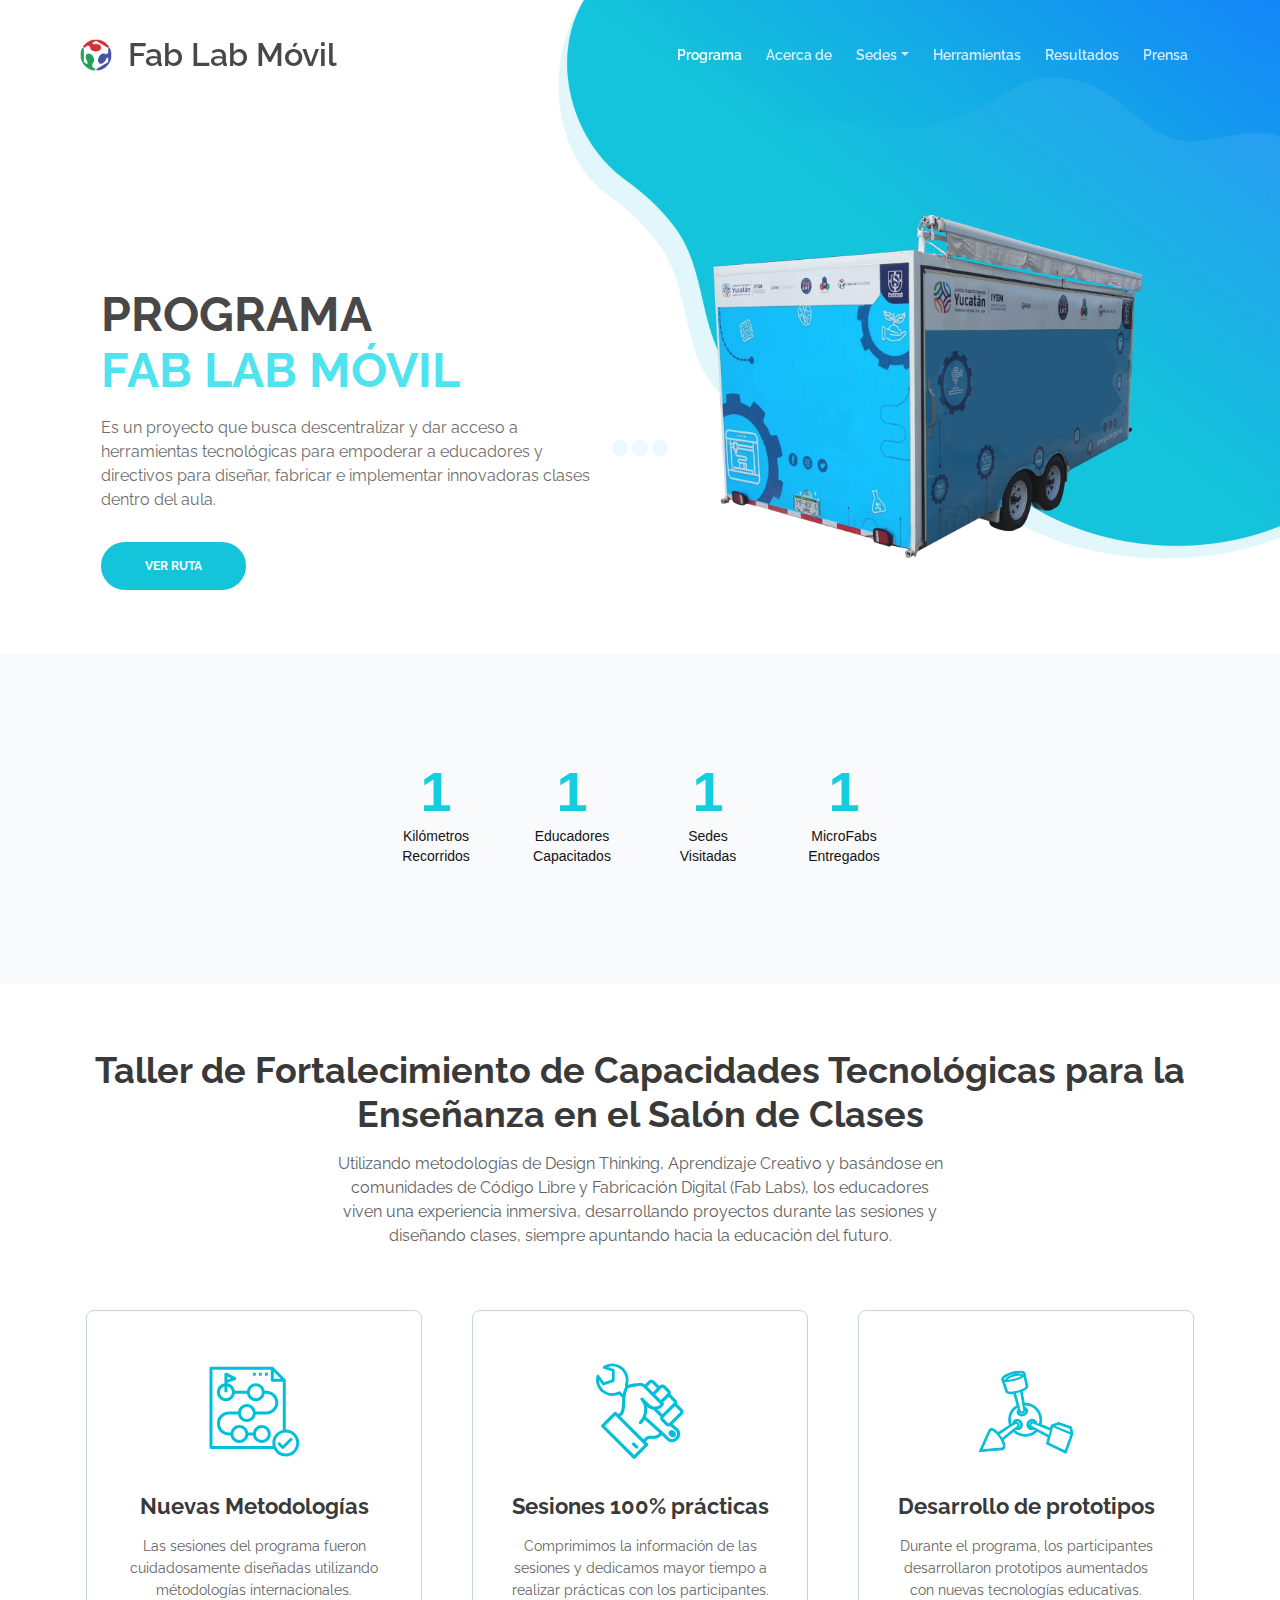
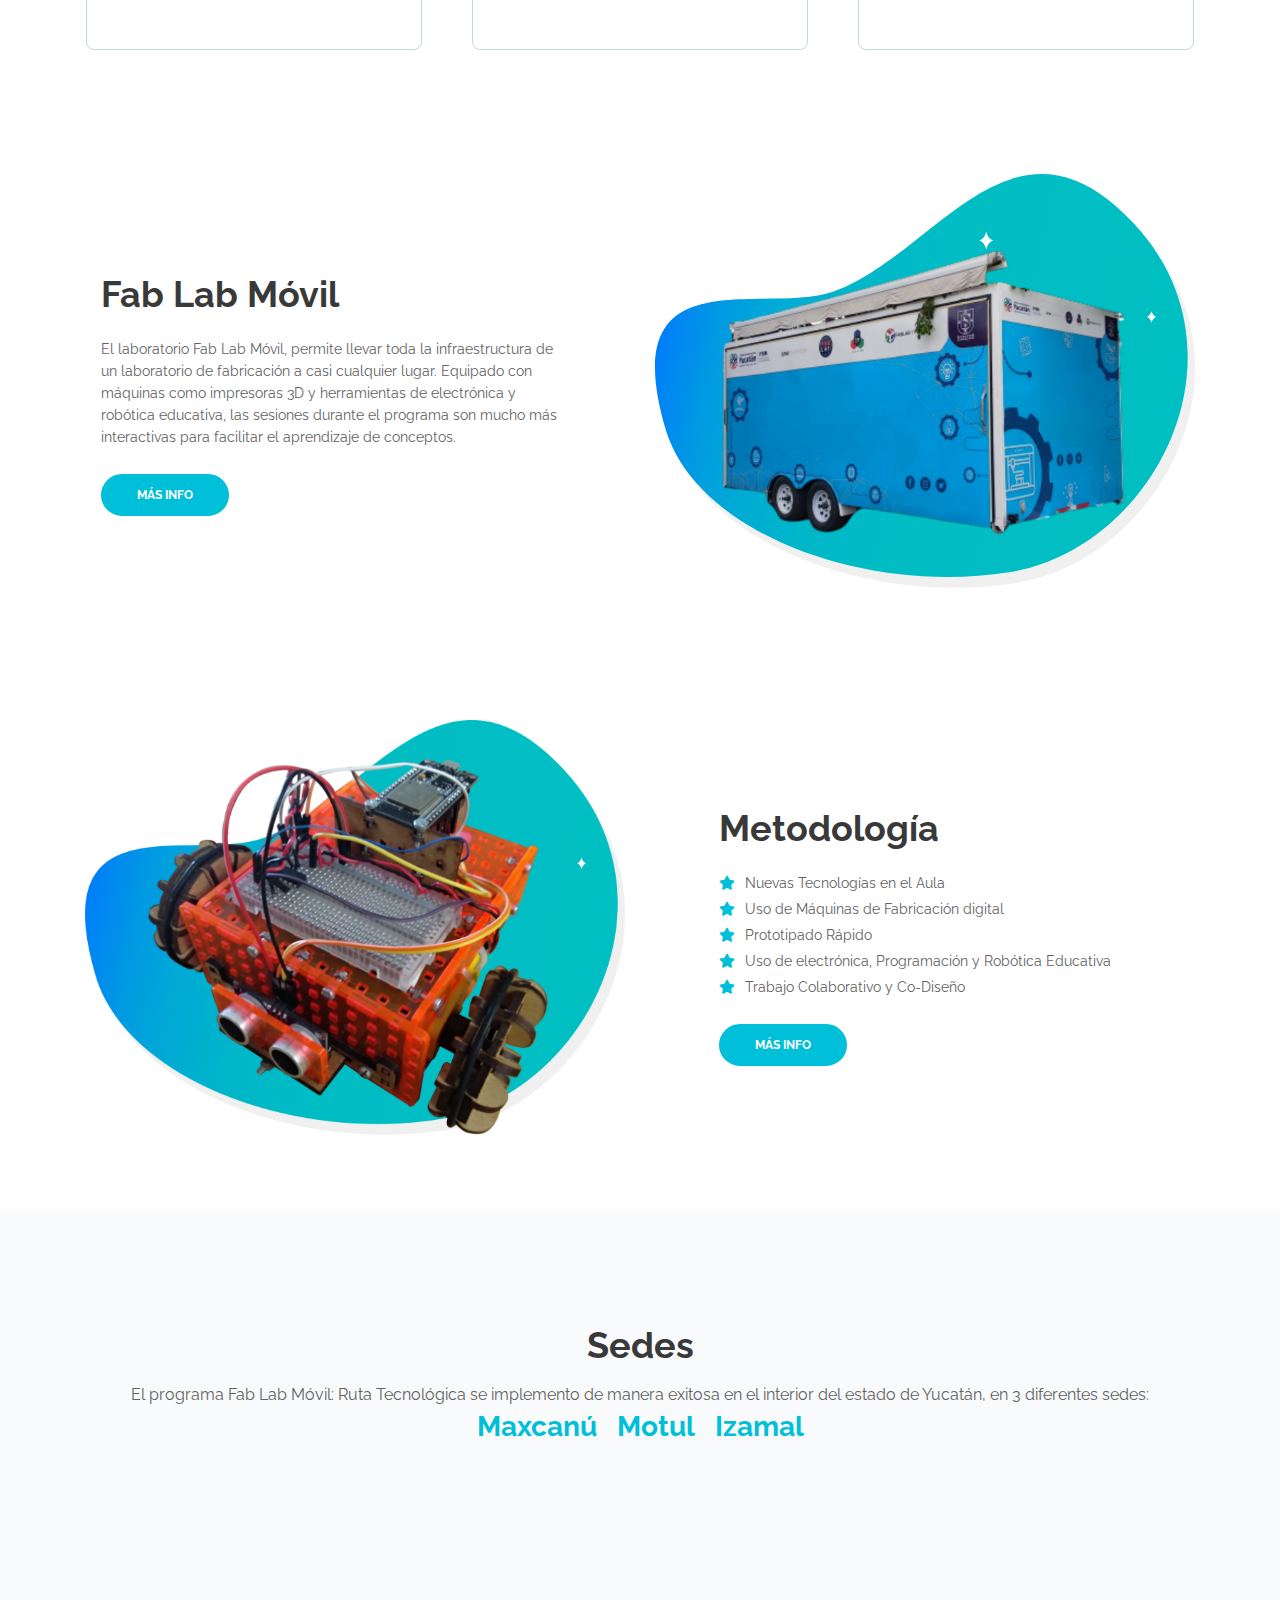
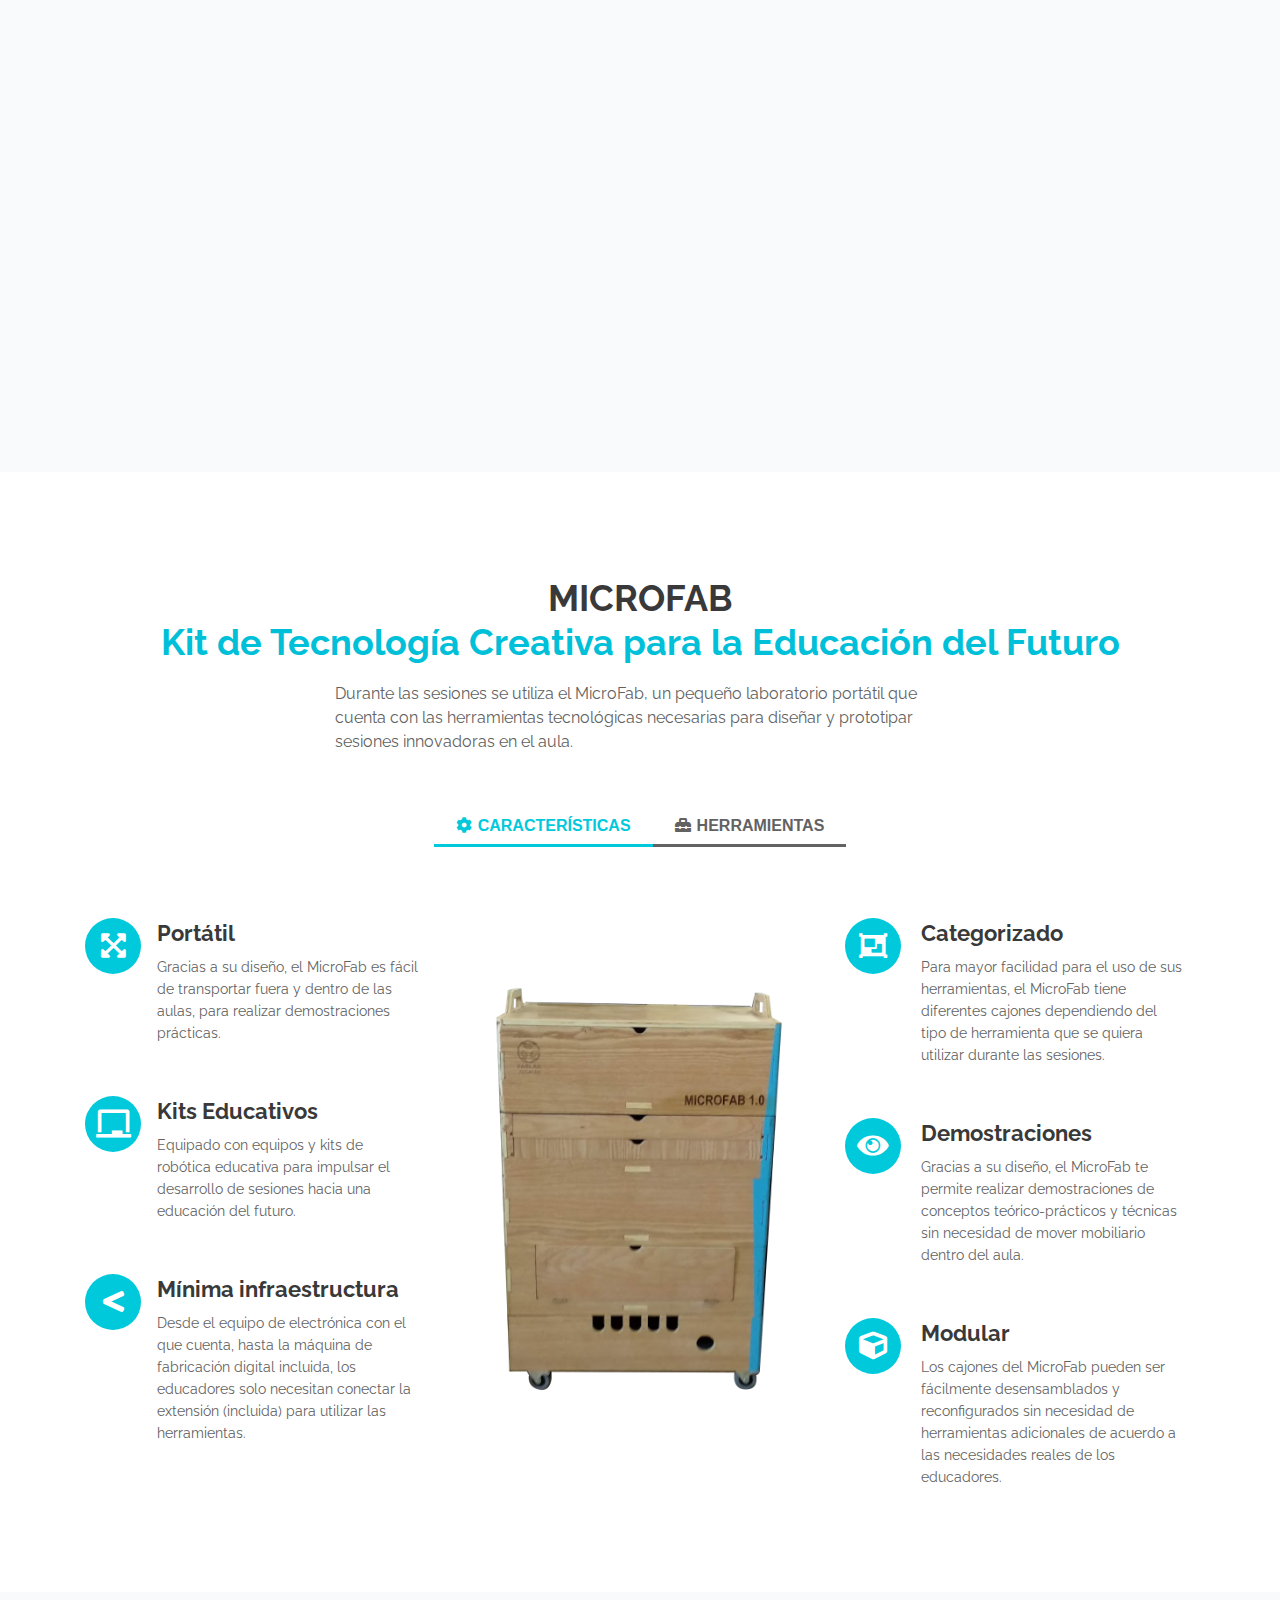
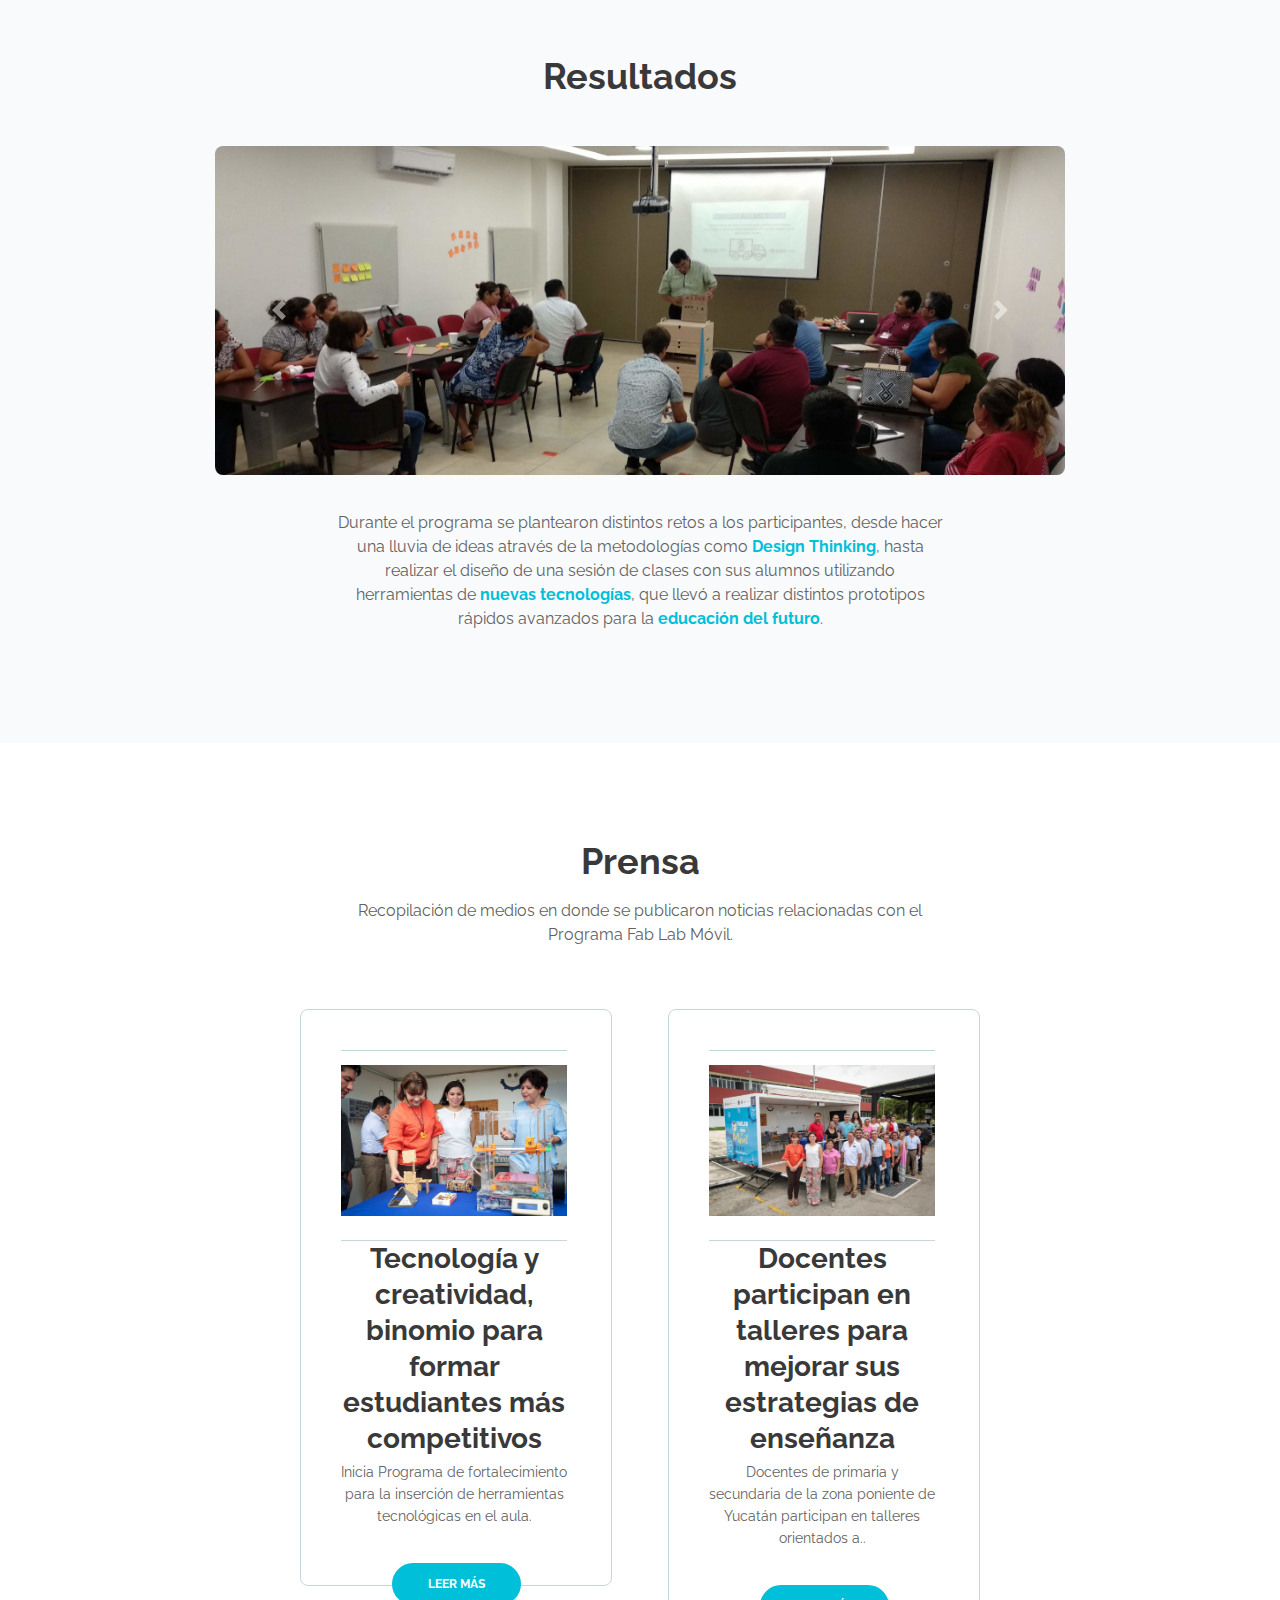
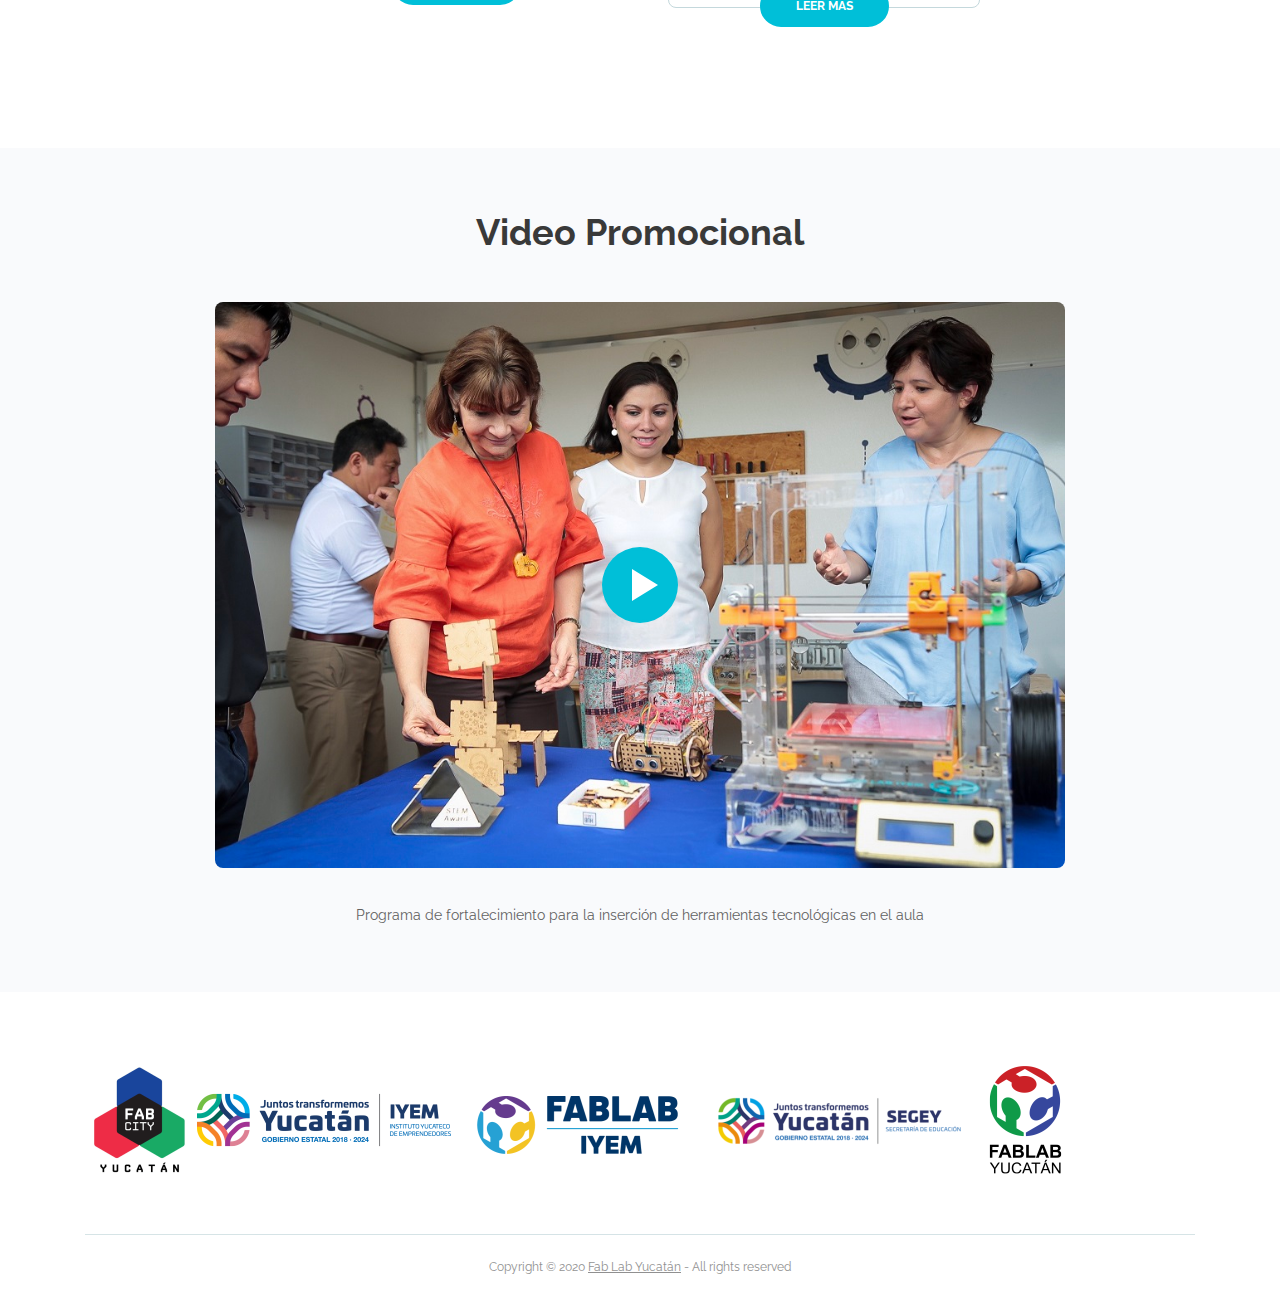
==== commit ddf62356: "update description" ====
--- a/index.html
+++ b/index.html
@@ -6,7 +6,7 @@
     <meta name="viewport" content="width=device-width, initial-scale=1, shrink-to-fit=no">
     
     <!-- SEO Meta Tags -->
-    <meta name="description" content="Create a stylish landing page for your business startup and get leads for the offered services with this HTML landing page template.">
+    <meta name="description" content="Programa Fab Lab Móvil. Taller de Fortalecimiento de Capacidades Tecnológicas para la Enseñanza en el Salón de Clases.">
     <meta name="author" content="Inovatik">
 
     <!-- OG Meta Tags to improve the way the post looks when you share the page on LinkedIn, Facebook, Google+ -->
